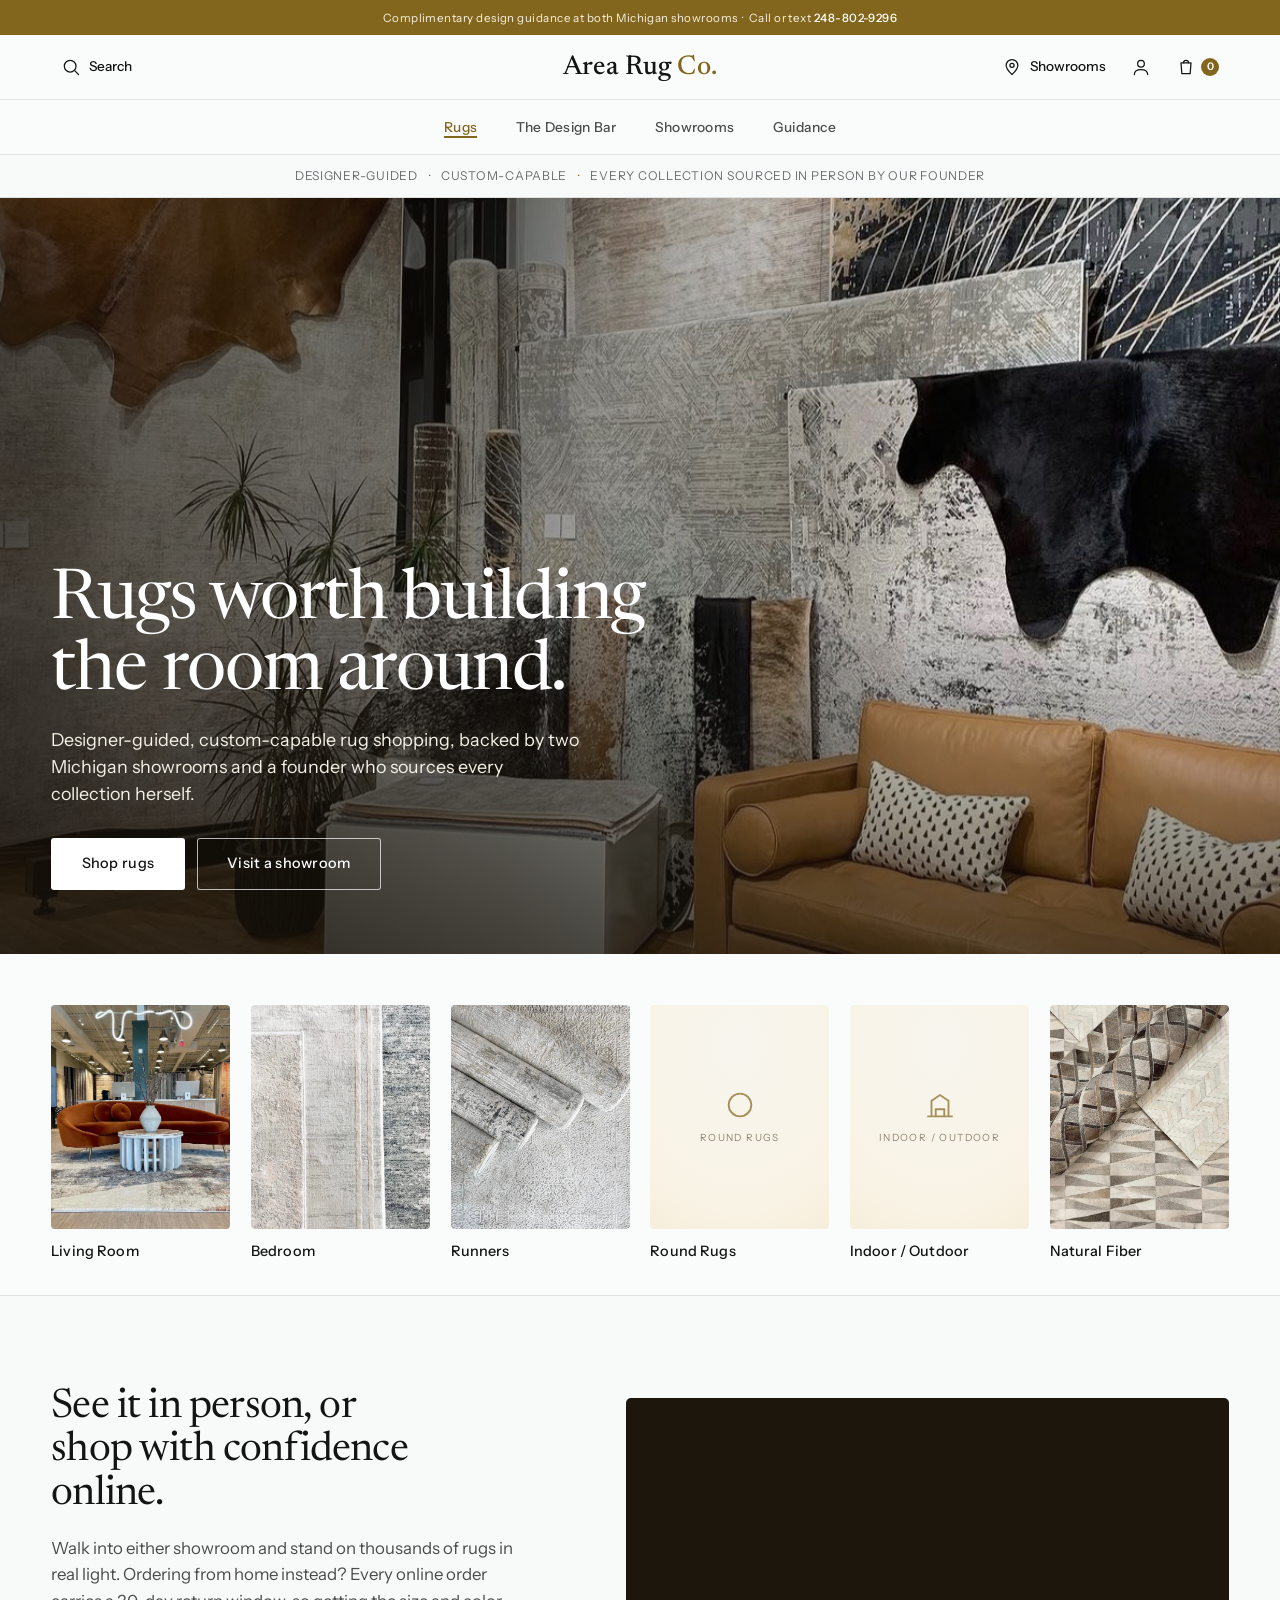
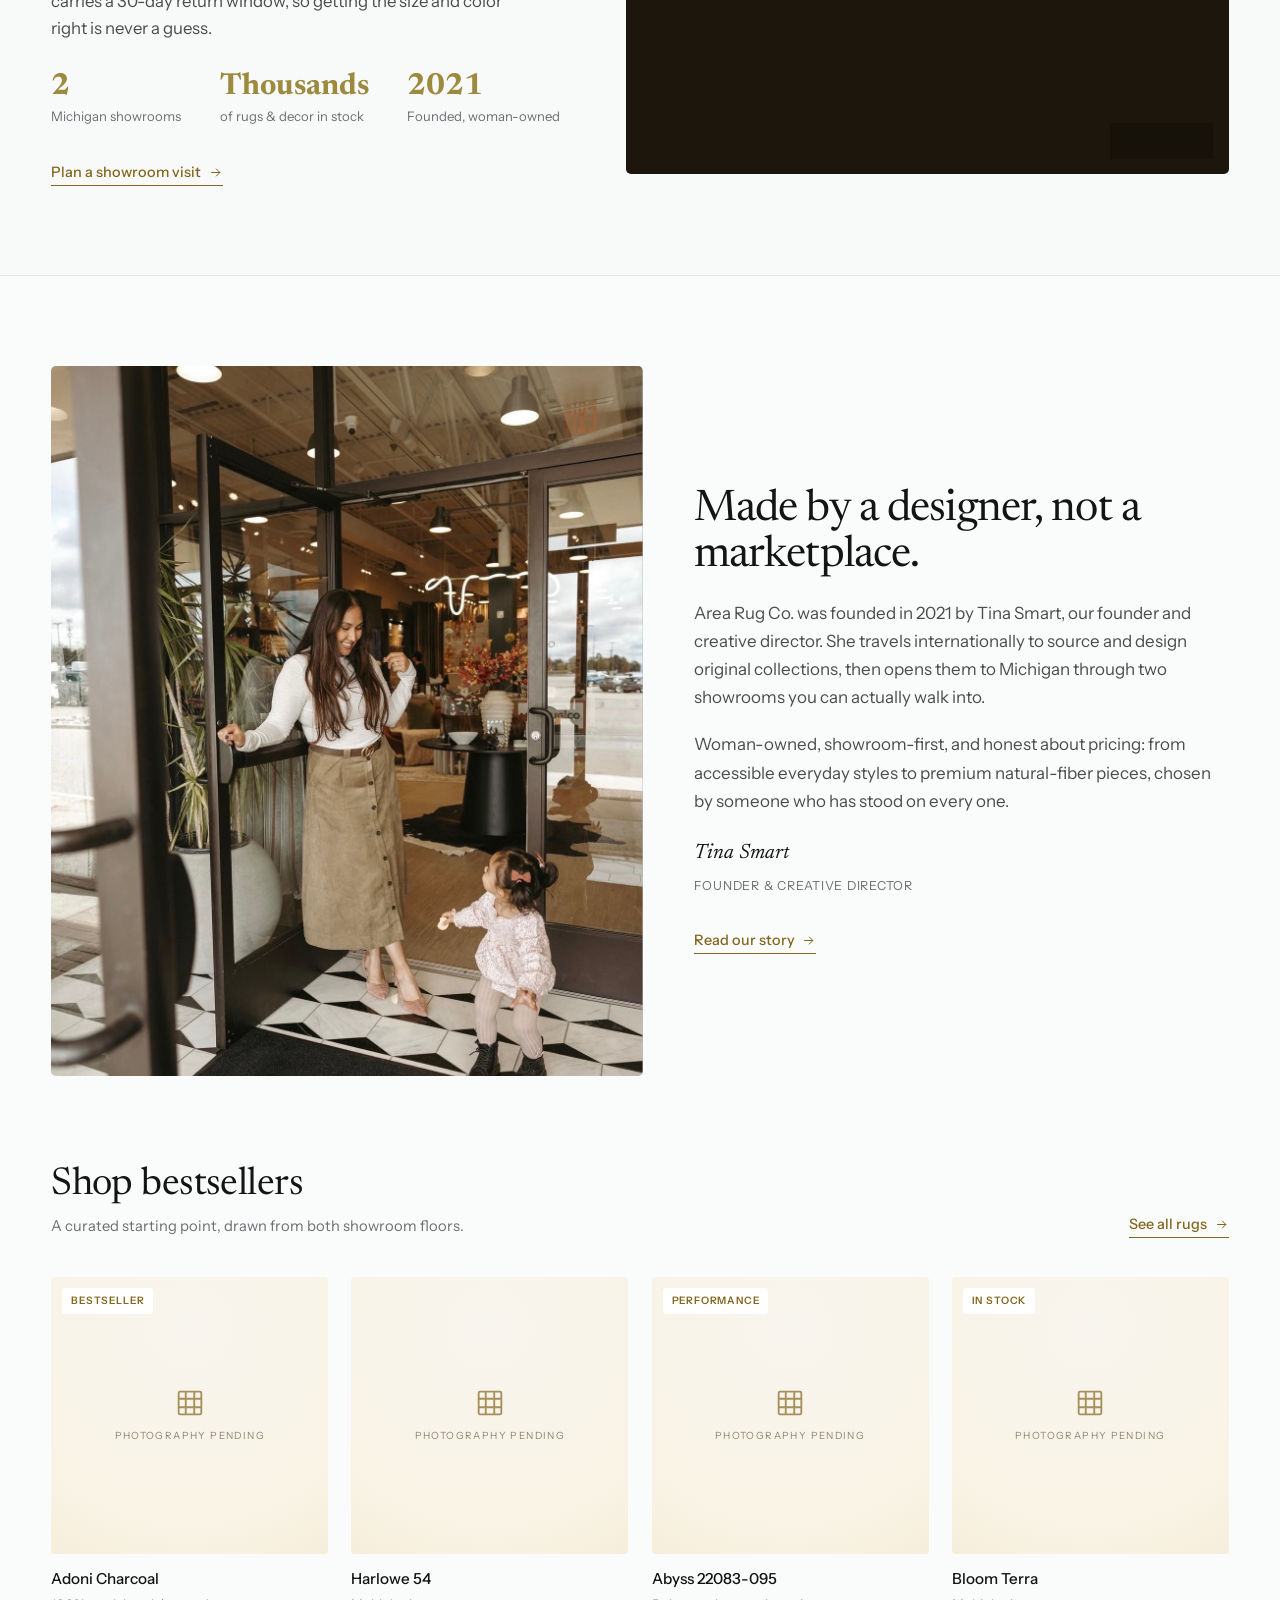
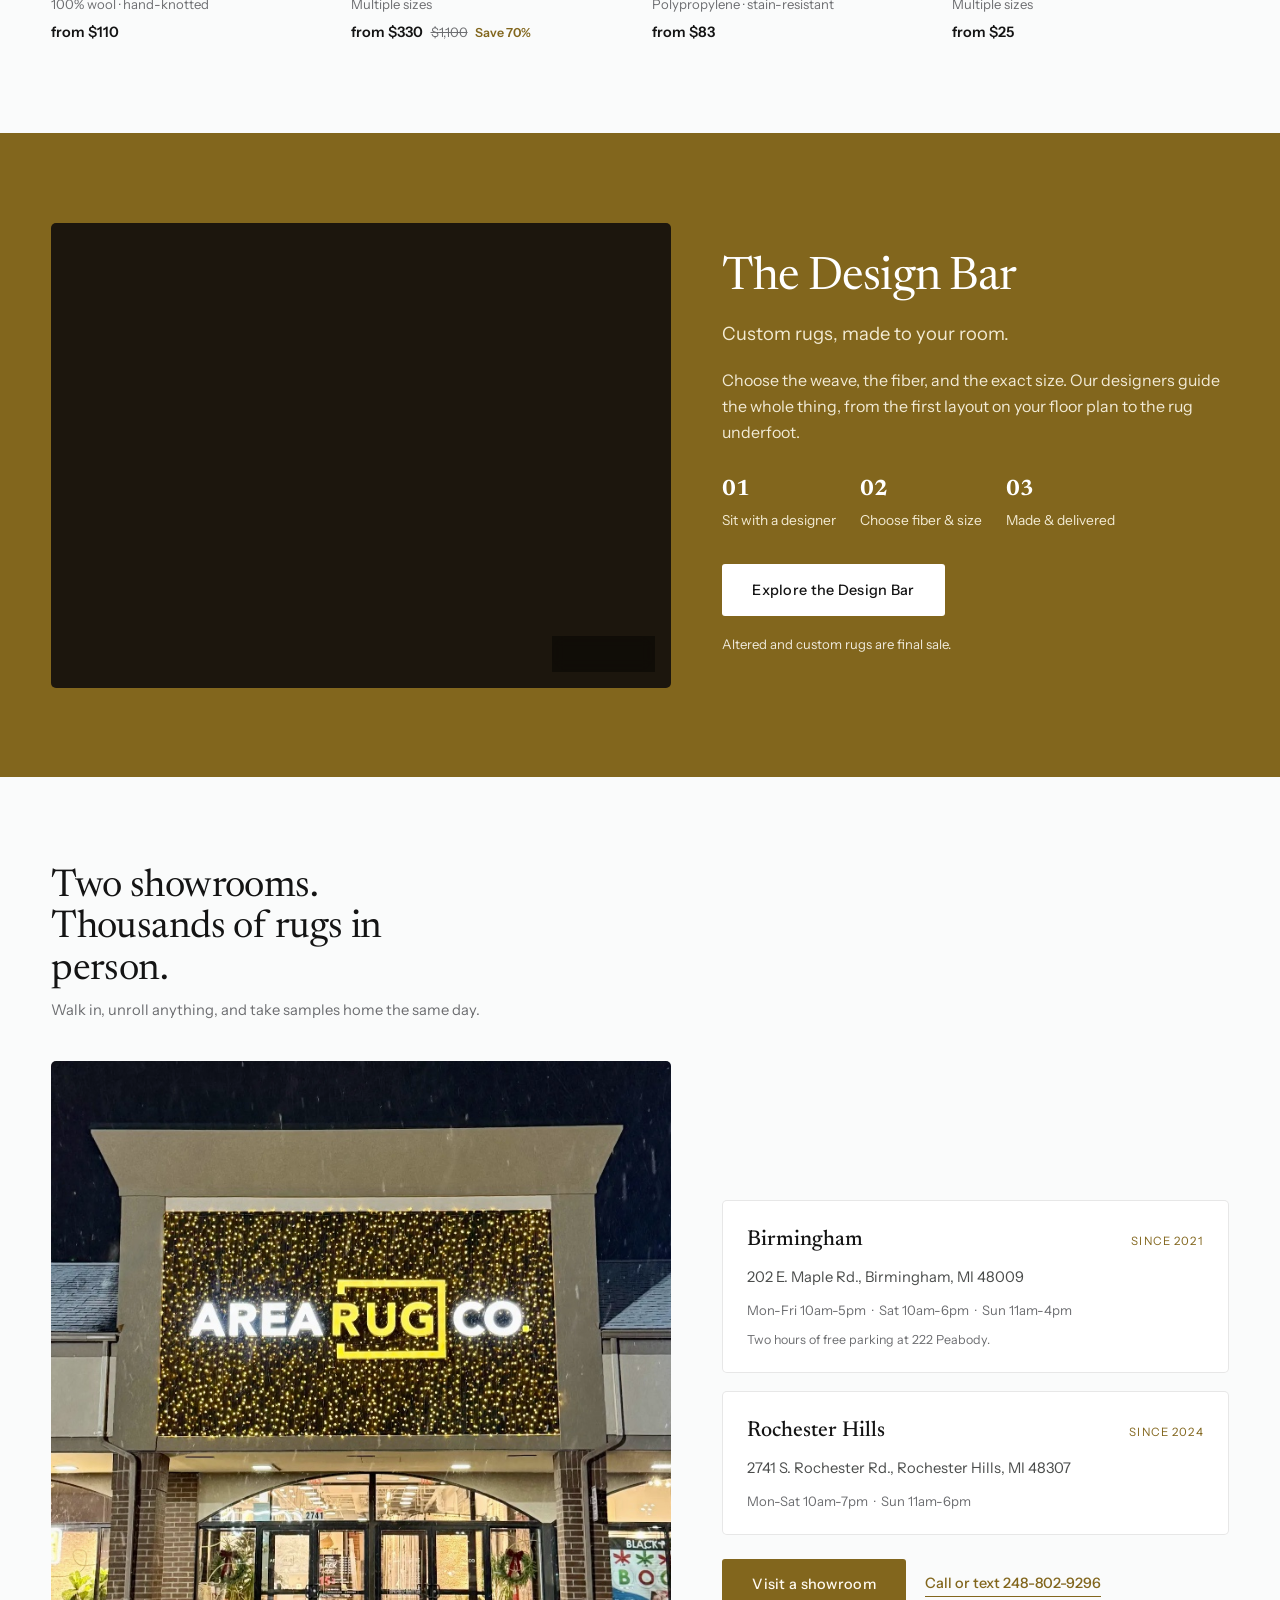
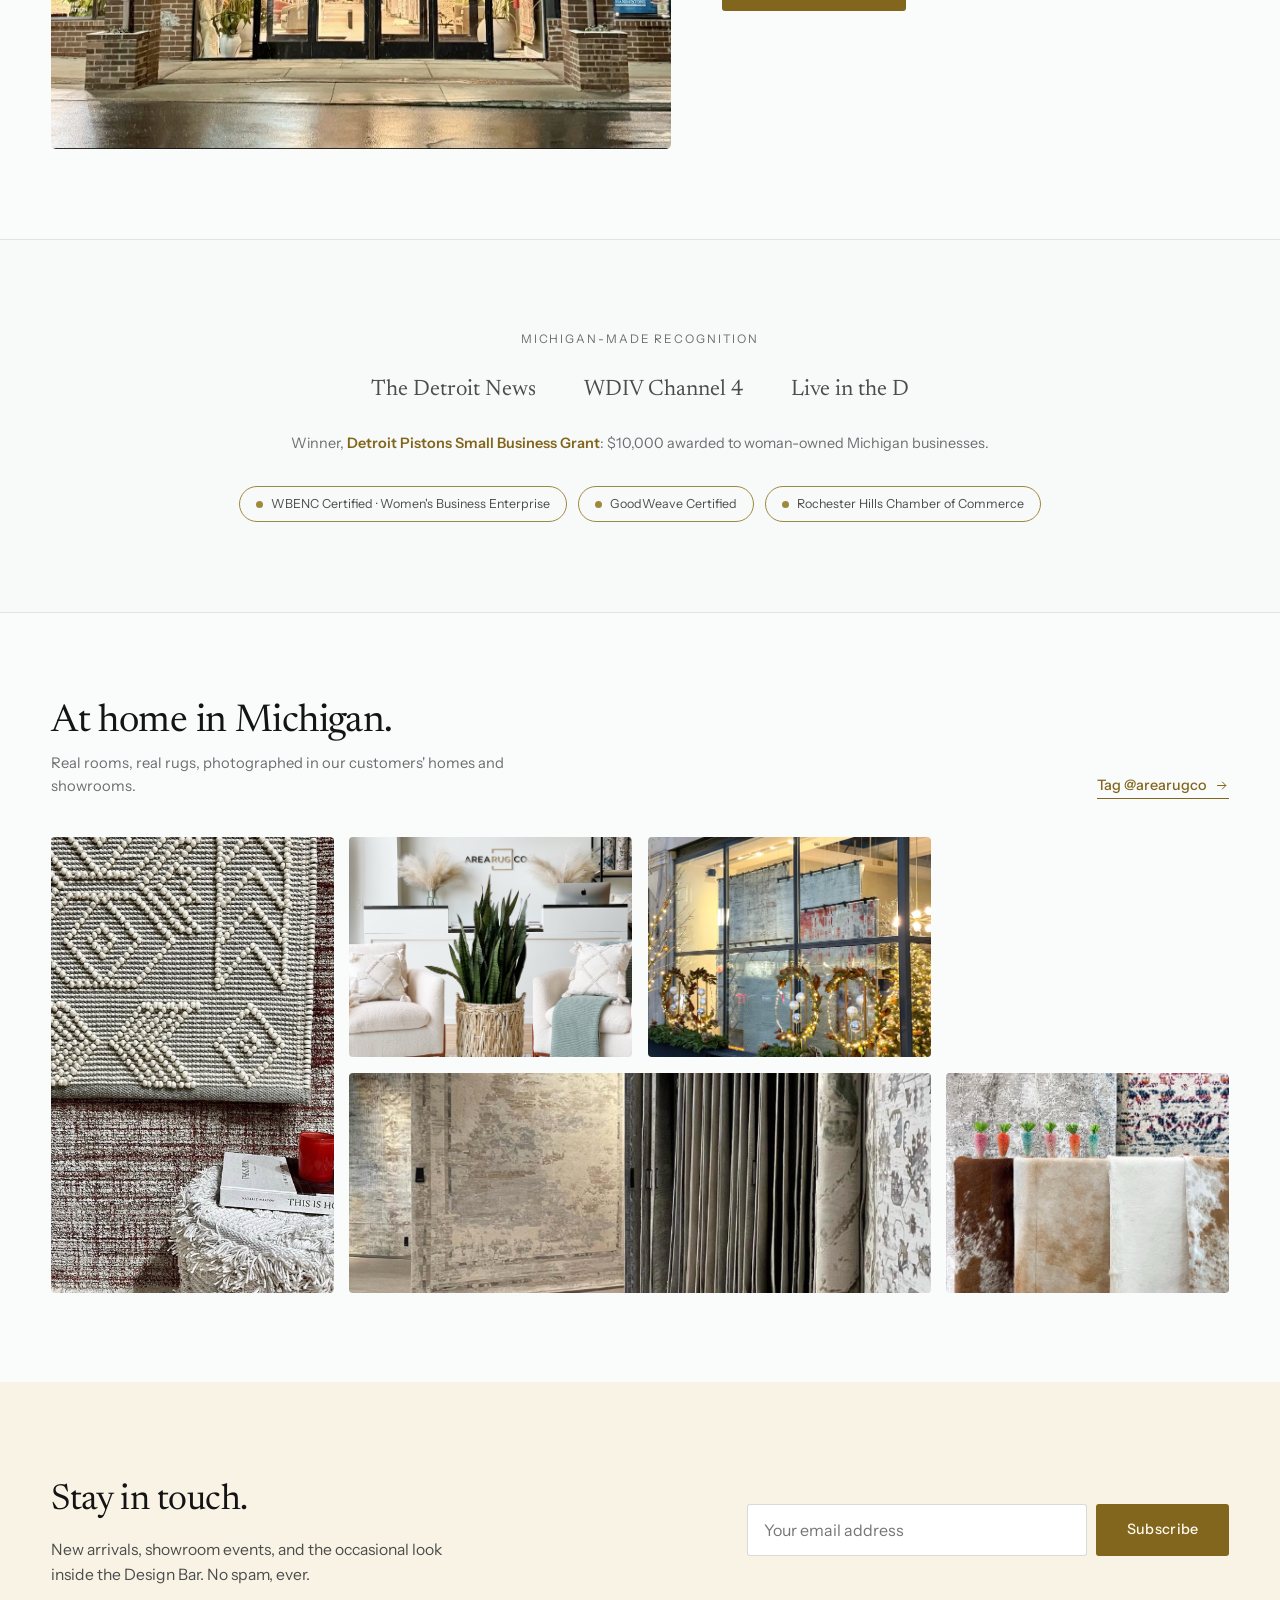
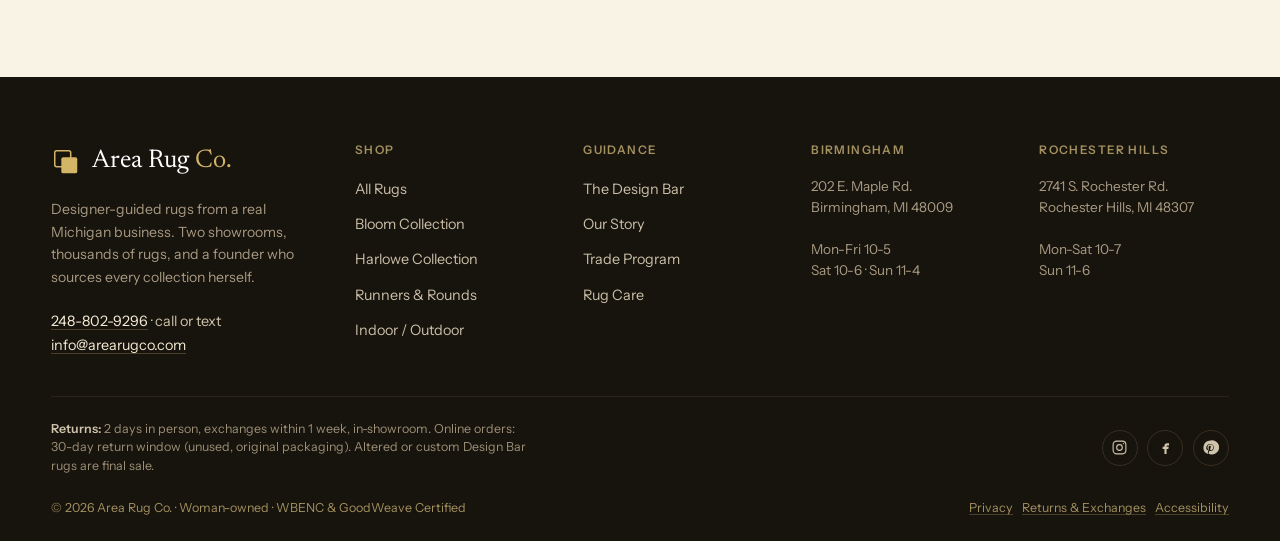
==== index.html @ 62052666 "Marco's feedback round: gold rebrand, product/showrooms/cart features, About Us fixes - Global: swap" ====
<!DOCTYPE html>
<html lang="en">
<head>
<meta charset="UTF-8" />
<meta name="viewport" content="width=device-width, initial-scale=1.0" />
<title>Area Rug Co. · Designer-guided rugs, two Michigan showrooms</title>
<meta name="description" content="Designer-guided, custom-capable rug shopping from Area Rug Co. Two Michigan showrooms in Birmingham and Rochester Hills, thousands of rugs in person, and The Design Bar for custom orders." />
<link rel="preconnect" href="https://fonts.googleapis.com" />
<link rel="preconnect" href="https://fonts.gstatic.com" crossorigin />
<link href="https://fonts.googleapis.com/css2?family=Instrument+Sans:wght@400;500;600&family=Newsreader:ital,opsz,wght@0,6..72,300;0,6..72,400;0,6..72,500;1,6..72,400;1,6..72,500&display=swap" rel="stylesheet" />
<link rel="stylesheet" href="assets/site.css" />
</head>
<body>

<!-- ===================== UTILITY BAR ===================== -->
<div class="util-bar">
  Complimentary design guidance at both Michigan showrooms &nbsp;·&nbsp; Call or text <strong>248-802-9296</strong>
</div>

<!-- ===================== HEADER ===================== -->
<header class="site-header" id="header">
  <div class="header-inner">
    <div class="header-left">
      <button class="hamburger ico-btn" aria-label="Open menu" id="hamburger">
        <svg class="icon" viewBox="0 0 24 24"><path d="M3 6h18M3 12h18M3 18h18"/></svg>
      </button>
      <button class="ico-btn" id="searchToggle" aria-label="Search">
        <svg class="icon" viewBox="0 0 24 24"><circle cx="11" cy="11" r="7"/><path d="M21 21l-4.3-4.3"/></svg>
        <span class="lbl">Search</span>
      </button>
    </div>

    <a href="index.html" class="wordmark">Area Rug&nbsp;<span class="co">Co.</span></a>

    <div class="header-right">
      <a href="showrooms.html" class="ico-btn" aria-label="Showrooms">
        <svg class="icon" viewBox="0 0 24 24"><path d="M12 21s-7-6.2-7-11a7 7 0 0114 0c0 4.8-7 11-7 11z"/><circle cx="12" cy="10" r="2.5"/></svg>
        <span class="lbl">Showrooms</span>
      </a>
      <button class="ico-btn" aria-label="Account">
        <svg class="icon" viewBox="0 0 24 24"><circle cx="12" cy="8" r="4"/><path d="M4 21c0-4 3.6-6 8-6s8 2 8 6"/></svg>
      </button>
      <button class="ico-btn cart-btn" id="cartToggle" aria-label="Cart">
        <svg class="icon" viewBox="0 0 24 24"><path d="M6 7h12l-1 13H7L6 7z"/><path d="M9 7a3 3 0 016 0"/></svg>
        <span class="count">0</span>
      </button>
    </div>
  </div>

  <nav class="primary-nav" id="primaryNav" aria-label="Primary">
    <ul>
      <li><a href="product.html" class="is-active">Rugs</a></li>
      <li><a href="index.html#designbar">The Design Bar</a></li>
      <li><a href="showrooms.html">Showrooms</a></li>
      <li><a href="about.html">Guidance</a></li>
    </ul>
  </nav>
</header>

<!-- ===================== VALUE STRIP ===================== -->
<div class="value-strip">
  <p>Designer-guided <span class="dot">·</span> Custom-capable <span class="dot">·</span> Every collection sourced in person by our founder</p>
</div>

<!-- ===================== HERO ===================== -->
<section class="hero">
  <div class="hero-media">
    <img src="assets/img/hero-showroom.jpg" alt="Inside an Area Rug Co. showroom: rugs displayed around a leather sofa" style="object-position:center 58%;" />
    <div class="hero-scrim"></div>
    <div class="hero-scrim bottom"></div>
  </div>
  <div class="hero-content">
    <div class="hero-inner">
      <h1>Rugs worth building the&nbsp;room&nbsp;around.</h1>
      <p class="sub">Designer-guided, custom-capable rug shopping, backed by two Michigan showrooms and a founder who sources every collection herself.</p>
      <div class="hero-ctas">
        <a href="product.html" class="btn btn-onphoto">Shop rugs</a>
        <a href="showrooms.html" class="btn btn-ghostphoto">Visit a showroom</a>
      </div>
    </div>
  </div>
</section>

<!-- ===================== CATEGORY SHORTCUTS ===================== -->
<section class="cats wrap" aria-label="Shop by category">
  <div class="cats-track">
    <a class="cat" href="product.html">
      <div class="cat-thumb"><img src="assets/img/room-rust-sofa.jpg" alt="Living room with a rust-toned sofa on a patterned rug" /></div>
      <div class="cat-name">Living Room<span class="arrow">→</span></div>
    </a>
    <a class="cat" href="product.html">
      <div class="cat-thumb"><img src="assets/img/rug-bedroom.jpg" alt="Soft, low-pile rug in calm neutral tones" /></div>
      <div class="cat-name">Bedroom<span class="arrow">→</span></div>
    </a>
    <a class="cat" href="product.html">
      <div class="cat-thumb"><img src="assets/img/rug-runners.jpg" alt="Rolled runner rugs in neutral tones" /></div>
      <div class="cat-name">Runners<span class="arrow">→</span></div>
    </a>
    <a class="cat" href="product.html">
      <div class="cat-thumb ph"><svg viewBox="0 0 24 24"><circle cx="12" cy="12" r="8"/></svg><span class="ph-lbl">Round rugs</span></div>
      <div class="cat-name">Round Rugs<span class="arrow">→</span></div>
    </a>
    <a class="cat" href="product.html">
      <div class="cat-thumb ph"><svg viewBox="0 0 24 24"><path d="M3 20h18M6 20V9l6-4 6 4v11"/><path d="M9 20v-5h6v5"/></svg><span class="ph-lbl">Indoor / Outdoor</span></div>
      <div class="cat-name">Indoor / Outdoor<span class="arrow">→</span></div>
    </a>
    <a class="cat" href="product.html">
      <div class="cat-thumb"><img src="assets/img/rug-natural.jpg" alt="Textured natural-fiber rugs layered together" /></div>
      <div class="cat-name">Natural Fiber<span class="arrow">→</span></div>
    </a>
  </div>
</section>

<!-- ===================== TRUST VIDEO ===================== -->
<section class="trust">
  <div class="wrap sec">
    <div class="trust-grid">
      <div class="trust-copy reveal">
        <h2>See it in person, or shop with confidence online.</h2>
        <p>Walk into either showroom and stand on thousands of rugs in real light. Ordering from home instead? Every online order carries a 30-day return window, so getting the size and color right is never a guess.</p>
        <div class="stat-row">
          <div class="stat"><b>2</b><span>Michigan showrooms</span></div>
          <div class="stat"><b>Thousands</b><span>of rugs &amp; decor in stock</span></div>
          <div class="stat"><b>2021</b><span>Founded, woman-owned</span></div>
        </div>
        <a href="showrooms.html" class="link-underline">Plan a showroom visit <svg viewBox="0 0 24 24"><path d="M5 12h14M13 6l6 6-6 6"/></svg></a>
      </div>
      <div class="video-frame reveal">
        <video src="assets/video/in-store-vs-online.mp4" autoplay muted loop playsinline id="trustVideo"></video>
        <button class="v-unmute" data-video="trustVideo">
          <svg viewBox="0 0 24 24" class="i-mute"><path d="M11 5L6 9H2v6h4l5 4V5z"/><path d="M23 9l-6 6M17 9l6 6"/></svg>
          <span class="t">Sound off</span>
        </button>
      </div>
    </div>
  </div>
</section>

<!-- ===================== ABOUT ===================== -->
<section class="sec wrap" id="about">
  <div class="about-grid">
    <div class="about-media reveal">
      <img src="assets/img/about-designer.jpg" alt="At the entrance of an Area Rug Co. showroom in Michigan" style="object-position:center 28%;" />
    </div>
    <div class="about-copy reveal">
      <h2>Made by a designer, not a marketplace.</h2>
      <p>Area Rug Co. was founded in 2021 by Tina Smart, our founder and creative director. She travels internationally to source and design original collections, then opens them to Michigan through two showrooms you can actually walk into.</p>
      <p>Woman-owned, showroom-first, and honest about pricing: from accessible everyday styles to premium natural-fiber pieces, chosen by someone who has stood on every one.</p>
      <div class="sign">Tina Smart<small>Founder &amp; Creative Director</small></div>
      <div class="cta"><a href="about.html" class="link-underline">Read our story <svg viewBox="0 0 24 24"><path d="M5 12h14M13 6l6 6-6 6"/></svg></a></div>
    </div>
  </div>
</section>

<!-- ===================== BESTSELLERS ===================== -->
<section class="sec wrap" id="bestsellers" style="padding-top:0;">
  <div class="sec-head reveal">
    <div>
      <h2 class="serif">Shop bestsellers</h2>
      <p class="sub">A curated starting point, drawn from both showroom floors.</p>
    </div>
    <a href="product.html" class="link-underline">See all rugs <svg viewBox="0 0 24 24"><path d="M5 12h14M13 6l6 6-6 6"/></svg></a>
  </div>

  <div class="prod-grid reveal">
    <!-- Adoni Charcoal (featured product page) -->
    <a class="card" href="product.html">
      <div class="card-media">
        <div class="ph"><svg viewBox="0 0 24 24"><rect x="4" y="4" width="16" height="16" rx="1"/><path d="M4 9h16M4 15h16M9 4v16M15 4v16"/></svg><span class="ph-lbl">Photography pending</span></div>
        <span class="sample">Bestseller</span>
        <span class="card-add">Add sample</span>
      </div>
      <div class="card-name">Adoni Charcoal</div>
      <div class="card-meta">100% wool · hand-knotted</div>
      <div class="card-price"><span class="now">from $110</span></div>
    </a>
    <!-- Harlowe 54 -->
    <a class="card" href="product.html">
      <div class="card-media">
        <div class="ph"><svg viewBox="0 0 24 24"><rect x="4" y="4" width="16" height="16" rx="1"/><path d="M4 9h16M4 15h16M9 4v16M15 4v16"/></svg><span class="ph-lbl">Photography pending</span></div>
        <span class="card-add">Add sample</span>
      </div>
      <div class="card-name">Harlowe 54</div>
      <div class="card-meta">Multiple sizes</div>
      <div class="card-price"><span class="now">from $330</span><span class="was">$1,100</span><span class="save">Save 70%</span></div>
    </a>
    <!-- Abyss 22083-095 -->
    <a class="card" href="product.html">
      <div class="card-media">
        <div class="ph"><svg viewBox="0 0 24 24"><rect x="4" y="4" width="16" height="16" rx="1"/><path d="M4 9h16M4 15h16M9 4v16M15 4v16"/></svg><span class="ph-lbl">Photography pending</span></div>
        <span class="sample">Performance</span>
        <span class="card-add">Add sample</span>
      </div>
      <div class="card-name">Abyss 22083-095</div>
      <div class="card-meta">Polypropylene · stain-resistant</div>
      <div class="card-price"><span class="now">from $83</span></div>
    </a>
    <!-- Bloom Terra -->
    <a class="card" href="product.html">
      <div class="card-media">
        <div class="ph"><svg viewBox="0 0 24 24"><rect x="4" y="4" width="16" height="16" rx="1"/><path d="M4 9h16M4 15h16M9 4v16M15 4v16"/></svg><span class="ph-lbl">Photography pending</span></div>
        <span class="sample">In stock</span>
        <span class="card-add">Add sample</span>
      </div>
      <div class="card-name">Bloom Terra</div>
      <div class="card-meta">Multiple sizes</div>
      <div class="card-price"><span class="now">from $25</span></div>
    </a>
  </div>
</section>

<!-- ===================== DESIGN BAR ===================== -->
<section class="designbar" id="designbar">
  <div class="wrap sec">
    <div class="db-grid">
      <div class="db-video reveal">
        <video src="assets/video/design-bar.mp4" autoplay muted loop playsinline id="dbVideo"></video>
        <button class="v-unmute" data-video="dbVideo">
          <svg viewBox="0 0 24 24"><path d="M11 5L6 9H2v6h4l5 4V5z"/><path d="M23 9l-6 6M17 9l6 6"/></svg>
          <span class="t">Sound off</span>
        </button>
      </div>
      <div class="db-copy reveal">
        <h2>The Design Bar</h2>
        <p class="lead">Custom rugs, made to your room.</p>
        <p>Choose the weave, the fiber, and the exact size. Our designers guide the whole thing, from the first layout on your floor plan to the rug underfoot.</p>
        <div class="db-steps">
          <div class="db-step"><b>01</b>Sit with a designer</div>
          <div class="db-step"><b>02</b>Choose fiber &amp; size</div>
          <div class="db-step"><b>03</b>Made &amp; delivered</div>
        </div>
        <a href="index.html#designbar" class="btn btn-onphoto">Explore the Design Bar</a>
        <p style="font-size:.82rem;color:#f0ebdd;margin-top:1.1rem;">Altered and custom rugs are final sale.</p>
      </div>
    </div>
  </div>
</section>

<!-- ===================== SHOWROOMS ===================== -->
<section class="sec wrap" id="showrooms">
  <div class="sec-head reveal">
    <div>
      <h2 class="serif">Two showrooms. Thousands of rugs in person.</h2>
      <p class="sub">Walk in, unroll anything, and take samples home the same day.</p>
    </div>
  </div>
  <div class="show-grid">
    <div class="show-media reveal"><img src="assets/img/rochester-night.jpg" alt="Area Rug Co. Rochester Hills showroom lit up at night at 2741 S. Rochester Rd." /></div>
    <div class="show-cards reveal">
      <div class="show-card">
        <div class="top"><h3>Birmingham</h3><span class="since">Since 2021</span></div>
        <div class="addr">202 E. Maple Rd., Birmingham, MI 48009</div>
        <div class="hours">Mon-Fri 10am-5pm &nbsp;·&nbsp; Sat 10am-6pm &nbsp;·&nbsp; Sun 11am-4pm</div>
        <div class="note">Two hours of free parking at 222 Peabody.</div>
      </div>
      <div class="show-card">
        <div class="top"><h3>Rochester Hills</h3><span class="since">Since 2024</span></div>
        <div class="addr">2741 S. Rochester Rd., Rochester Hills, MI 48307</div>
        <div class="hours">Mon-Sat 10am-7pm &nbsp;·&nbsp; Sun 11am-6pm</div>
      </div>
      <div class="show-actions">
        <a href="showrooms.html" class="btn btn-primary">Visit a showroom</a>
        <a href="tel:2488029296" class="link-underline">Call or text 248-802-9296</a>
      </div>
    </div>
  </div>
</section>

<!-- ===================== PRESS / CREDIBILITY ===================== -->
<section class="press">
  <div class="wrap sec">
    <p class="eyebrow reveal">Michigan-made recognition</p>
    <div class="press-logos reveal">
      <span>The Detroit News</span>
      <span>WDIV Channel 4</span>
      <span>Live in the D</span>
    </div>
    <p class="press-grant reveal">Winner, <b>Detroit Pistons Small Business Grant</b>: $10,000 awarded to woman-owned Michigan businesses.</p>
    <div class="certs reveal">
      <span class="cert"><span class="dot"></span>WBENC Certified · Women's Business Enterprise</span>
      <span class="cert"><span class="dot"></span>GoodWeave Certified</span>
      <span class="cert"><span class="dot"></span>Rochester Hills Chamber of Commerce</span>
    </div>
    <!-- Customer reviews (Opinew) render here once the review audit is complete. Not fabricated for this prototype. -->
  </div>
</section>

<!-- ===================== GALLERY ===================== -->
<section class="sec wrap">
  <div class="sec-head reveal">
    <div>
      <h2 class="serif">At home in Michigan.</h2>
      <p class="sub">Real rooms, real rugs, photographed in our customers' homes and showrooms.</p>
    </div>
    <a href="#" class="link-underline">Tag @arearugco <svg viewBox="0 0 24 24"><path d="M5 12h14M13 6l6 6-6 6"/></svg></a>
  </div>
  <div class="gallery-grid reveal">
    <div class="gcell tall"><img src="assets/img/styled-vignette.jpg" alt="A textured wool rug layered over a red rug, styled with a book and candle" /></div>
    <div class="gcell"><img src="assets/img/lifestyle-1.jpg" alt="Rug styled in a Michigan home" /></div>
    <div class="gcell"><img src="assets/img/lifestyle-2.jpg" alt="Rug detail" /></div>
    <div class="gcell wide"><img src="assets/img/rows-hanging-rugs.jpg" alt="Rows of hanging rugs in the showroom" /></div>
    <div class="gcell"><img src="assets/img/showroom-wall.jpg" alt="Cowhide and patterned rugs displayed across a showroom wall" /></div>
  </div>
</section>

<!-- ===================== NEWSLETTER ===================== -->
<section class="news">
  <div class="wrap sec news-inner">
    <div class="reveal">
      <h2 class="serif">Stay in touch.</h2>
      <p>New arrivals, showroom events, and the occasional look inside the Design Bar. No spam, ever.</p>
    </div>
    <form class="reveal" onsubmit="return false;">
      <input type="email" placeholder="Your email address" aria-label="Email address" />
      <button class="btn btn-primary" type="submit">Subscribe</button>
    </form>
  </div>
</section>

<!-- ===================== FOOTER ===================== -->
<footer class="site-footer">
  <div class="wrap">
    <div class="foot-top">
      <div class="foot-brand">
        <div class="mark-lock">
          <svg width="30" height="30" viewBox="0 0 32 32" aria-hidden="true"><rect x="4" y="4" width="17" height="17" rx="2" fill="none" stroke="#d4b568" stroke-width="1.6"/><rect x="11" y="11" width="17" height="17" rx="2" fill="#d4b568"/></svg>
          <span class="fw">Area Rug <span class="co">Co.</span></span>
        </div>
        <p>Designer-guided rugs from a real Michigan business. Two showrooms, thousands of rugs, and a founder who sources every collection herself.</p>
        <div class="foot-contact">
          <a href="tel:2488029296">248-802-9296</a> · call or text<br />
          <a href="mailto:info@arearugco.com">info@arearugco.com</a>
        </div>
      </div>

      <div class="foot-col">
        <h4>Shop</h4>
        <ul>
          <li><a href="product.html">All Rugs</a></li>
          <li><a href="product.html">Bloom Collection</a></li>
          <li><a href="product.html">Harlowe Collection</a></li>
          <li><a href="product.html">Runners &amp; Rounds</a></li>
          <li><a href="product.html">Indoor / Outdoor</a></li>
        </ul>
      </div>

      <div class="foot-col">
        <h4>Guidance</h4>
        <ul>
          <li><a href="index.html#designbar">The Design Bar</a></li>
          <li><a href="about.html">Our Story</a></li>
          <li><a href="showrooms.html">Trade Program</a></li>
          <li><a href="product.html#care">Rug Care</a></li>
        </ul>
      </div>

      <div class="foot-col">
        <h4>Birmingham</h4>
        <p class="foot-addr">202 E. Maple Rd.<br />Birmingham, MI 48009<br /><br />Mon-Fri 10-5<br />Sat 10-6 · Sun 11-4</p>
      </div>

      <div class="foot-col">
        <h4>Rochester Hills</h4>
        <p class="foot-addr">2741 S. Rochester Rd.<br />Rochester Hills, MI 48307<br /><br />Mon-Sat 10-7<br />Sun 11-6</p>
      </div>
    </div>

    <div class="foot-bottom">
      <p class="foot-returns">
        <b style="color:#cec3ab;font-weight:600;">Returns:</b> 2 days in person, exchanges within 1 week, in-showroom. Online orders: 30-day return window (unused, original packaging). Altered or custom Design Bar rugs are final sale.
      </p>
      <div class="foot-social">
        <a href="#" aria-label="Instagram"><svg viewBox="0 0 24 24" fill="none" stroke="currentColor" stroke-width="1.6"><rect x="3" y="3" width="18" height="18" rx="5"/><circle cx="12" cy="12" r="4"/><circle cx="17.5" cy="6.5" r="1" fill="currentColor" stroke="none"/></svg></a>
        <a href="#" aria-label="Facebook"><svg viewBox="0 0 24 24" fill="currentColor"><path d="M14 9h3V6h-3c-2 0-3.5 1.5-3.5 3.5V11H8v3h2.5v7h3v-7H16l.5-3h-3V9.8c0-.5.3-.8.8-.8z"/></svg></a>
        <a href="#" aria-label="Pinterest"><svg viewBox="0 0 24 24" fill="currentColor"><path d="M12 2a10 10 0 00-3.6 19.3c-.1-.8-.1-2 0-2.9l1.2-5s-.3-.6-.3-1.5c0-1.4.8-2.4 1.8-2.4.9 0 1.3.6 1.3 1.4 0 .9-.5 2.1-.8 3.3-.2.9.5 1.7 1.4 1.7 1.7 0 2.9-2.2 2.9-4.7 0-1.9-1.3-3.4-3.7-3.4a4.3 4.3 0 00-4.5 4.3c0 .9.3 1.5.7 2 .2.2.2.3.1.5l-.2.9c-.1.3-.3.4-.6.2-1.1-.5-1.7-1.9-1.7-3.1 0-2.5 1.9-5.5 5.7-5.5 3 0 5 2.2 5 4.6 0 3.1-1.7 5.4-4.3 5.4-.9 0-1.7-.5-1.9-1l-.5 2c-.2.8-.7 1.7-1 2.2A10 10 0 1012 2z"/></svg></a>
      </div>
    </div>
    <div class="foot-bottom" style="border-top:0;padding-top:0;">
      <p class="foot-legal">© 2026 Area Rug Co. · Woman-owned · WBENC &amp; GoodWeave Certified</p>
      <p class="foot-legal"><a href="#" style="box-shadow:inset 0 -1px 0 #4a3f28;">Privacy</a> &nbsp; <a href="#" style="box-shadow:inset 0 -1px 0 #4a3f28;">Returns &amp; Exchanges</a> &nbsp; <a href="#" style="box-shadow:inset 0 -1px 0 #4a3f28;">Accessibility</a></p>
    </div>
  </div>
</footer>

<!-- ===================== SEARCH BAR ===================== -->
<div class="search-bar" id="searchBar">
  <div class="search-inner">
    <svg class="icon" viewBox="0 0 24 24" style="width:24px;height:24px;"><circle cx="11" cy="11" r="7"/><path d="M21 21l-4.3-4.3"/></svg>
    <input type="search" placeholder="Search rugs, collections, sizes…" id="searchInput" />
    <button class="ico-btn" id="searchClose" aria-label="Close search"><svg class="icon" viewBox="0 0 24 24"><path d="M6 6l12 12M18 6L6 18"/></svg></button>
  </div>
</div>

<!-- ===================== CART DRAWER ===================== -->
<div class="overlay" id="overlay"></div>
<aside class="drawer" id="cartDrawer" aria-label="Cart">
  <div class="drawer-head">
    <h3>Your cart</h3>
    <button class="drawer-close" id="cartClose" aria-label="Close cart"><svg class="icon" viewBox="0 0 24 24"><path d="M6 6l12 12M18 6L6 18"/></svg></button>
  </div>
  <div class="drawer-body" id="cartBody">
    <div class="drawer-empty">
      <svg viewBox="0 0 24 24"><path d="M6 7h12l-1 13H7L6 7z"/><path d="M9 7a3 3 0 016 0"/></svg>
      <p>Your cart is empty.<br />Add a sample or start with the Design Bar.</p>
      <a href="product.html" class="btn btn-primary" id="cartShop">Shop rugs</a>
    </div>
  </div>
</aside>

<script>
/* sticky header shadow */
const header = document.getElementById('header');
addEventListener('scroll', () => header.classList.toggle('scrolled', scrollY > 8), { passive:true });

/* scroll reveal with graceful fallback so content is never stuck hidden */
const reveals = document.querySelectorAll('.reveal');
if ('IntersectionObserver' in window) {
  const io = new IntersectionObserver((entries) => {
    entries.forEach(e => { if (e.isIntersecting){ e.target.classList.add('in'); io.unobserve(e.target); } });
  }, { threshold:0.1, rootMargin:'0px 0px -6% 0px' });
  reveals.forEach(el => io.observe(el));
  // safety net: never leave anything hidden after 3.5s
  setTimeout(() => reveals.forEach(el => el.classList.add('in')), 3500);
} else {
  reveals.forEach(el => el.classList.add('in'));
}

/* video unmute toggles */
document.querySelectorAll('.v-unmute').forEach(btn => {
  const vid = document.getElementById(btn.dataset.video);
  const label = btn.querySelector('.t');
  btn.addEventListener('click', () => {
    vid.muted = !vid.muted;
    if (!vid.muted) vid.play();
    label.textContent = vid.muted ? 'Sound off' : 'Sound on';
    btn.querySelector('svg').innerHTML = vid.muted
      ? '<path d="M11 5L6 9H2v6h4l5 4V5z"/><path d="M23 9l-6 6M17 9l6 6"/>'
      : '<path d="M11 5L6 9H2v6h4l5 4V5z"/><path d="M15.5 8.5a5 5 0 010 7M19 5a9 9 0 010 14"/>';
  });
});

/* cart drawer */
const overlay = document.getElementById('overlay');
const cart = document.getElementById('cartDrawer');
const openCart = () => { cart.classList.add('open'); overlay.classList.add('open'); document.body.style.overflow='hidden'; };
const closeAll = () => { cart.classList.remove('open'); overlay.classList.remove('open'); document.body.style.overflow=''; };
document.getElementById('cartToggle').addEventListener('click', openCart);
document.getElementById('cartClose').addEventListener('click', closeAll);
document.getElementById('cartShop').addEventListener('click', closeAll);
overlay.addEventListener('click', closeAll);

/* search */
const searchBar = document.getElementById('searchBar');
document.getElementById('searchToggle').addEventListener('click', () => {
  searchBar.classList.add('open'); setTimeout(()=>document.getElementById('searchInput').focus(),120);
});
document.getElementById('searchClose').addEventListener('click', () => searchBar.classList.remove('open'));

/* mobile nav */
const nav = document.getElementById('primaryNav');
document.getElementById('hamburger').addEventListener('click', () => nav.classList.toggle('open'));
nav.querySelectorAll('a').forEach(a => a.addEventListener('click', () => nav.classList.remove('open')));

addEventListener('keydown', e => { if (e.key === 'Escape'){ closeAll(); searchBar.classList.remove('open'); nav.classList.remove('open'); } });
</script>
</body>
</html>
---- assets/site.css ----
/* ============================================================
   AREA RUG CO. homepage prototype
   Structure cloned from ernestarugs.com; brand skin is pine green
   + Area Rug Co. real content. Static prototype (Shopify rebuild).
   ============================================================ */

:root{
  --primary: 20 20 20;            /* near-black text */
  --contrast: 250 250 249;
  --bg: #fafbfb;                  /* page ground */
  --paper: #f8f9f9;              /* alt section ground (vintagewhite) */
  --panel: #f0f5f7;              /* cool tinted panel */

  --accent: #82661d;             /* DEEP GOLD, sampled from the real Rochester Hills sign, darkened to pass WCAG AA (5.4:1 on white). Buttons, links, price highlights, nav, anything carrying text/button contrast. */
  --accent-hover: #93781f;
  --accent-deep: #4d3d1569;
  --accent-tint: #f9f3e5;        /* pale gold wash */
  --accent-tint-2:#f2e8ce;
  --gold-light: #9d8a3e;         /* lighter true-to-sign gold (3.3:1) for decorative accents only: badge outlines, icons, large display numbers — never small text or button fills */

  --ink: #141414;
  --ink-80: #141414cc;
  --ink-70: #4b4d4c;
  --ink-55: #6d6e71;             /* muted meta */
  --rule: rgba(20,20,20,.10);
  --rule-2: rgba(20,20,20,.16);

  --serif: 'Newsreader', 'Iowan Old Style', Georgia, serif;
  --sans: 'Instrument Sans', -apple-system, BlinkMacSystemFont, 'Segoe UI', Roboto, sans-serif;

  --fs-fine: .75rem;
  --fs-copy: 1rem;
  --fs-lead: 1.125rem;
  --fs-heading: clamp(1.75rem, 3vw, 2.4rem);
  --fs-display: clamp(2.6rem, 5.4vw, 4.4rem);

  --nav-h: 4rem;
  --maxw: 1340px;
  --gut: clamp(1.15rem, 4vw, 3.25rem);
  --sec-y: clamp(3.5rem, 7vw, 6.5rem);
  --ease: cubic-bezier(.22,.61,.36,1);
}

*,*::before,*::after{ box-sizing:border-box; }
html{ -webkit-text-size-adjust:100%; scroll-behavior:smooth; }
body{
  margin:0;
  background:var(--bg);
  color:var(--ink);
  font-family:var(--sans);
  font-size:var(--fs-copy);
  line-height:1.6;
  -webkit-font-smoothing:antialiased;
  -moz-osx-font-smoothing:grayscale;
  overflow-x:hidden;
}
img,video{ display:block; max-width:100%; }
a{ color:inherit; text-decoration:none; }
button{ font:inherit; color:inherit; cursor:pointer; border:0; background:none; }
h1,h2,h3,p{ margin:0; }
::selection{ background:var(--accent); color:#fff; }
:focus-visible{ outline:2px solid var(--accent); outline-offset:3px; border-radius:2px; }
::-webkit-scrollbar{ width:11px; height:11px; }
::-webkit-scrollbar-thumb{ background:#c7cdca; border-radius:99px; border:3px solid var(--bg); }
::-webkit-scrollbar-thumb:hover{ background:var(--accent); }

.wrap{ width:100%; max-width:var(--maxw); margin-inline:auto; padding-inline:var(--gut); }
.serif{ font-family:var(--serif); font-weight:400; letter-spacing:-.01em; }
.muted{ color:var(--ink-55); }
.icon{ width:20px; height:20px; stroke:currentColor; stroke-width:1.5; fill:none; stroke-linecap:round; stroke-linejoin:round; }
.icon-sm{ width:16px; height:16px; }

/* ---------- Buttons ---------- */
.btn{
  display:inline-flex; align-items:center; justify-content:center; gap:.55rem;
  height:52px; padding:0 1.9rem;
  font-family:var(--sans); font-size:.9rem; font-weight:500; letter-spacing:.02em;
  border-radius:3px; transition:background .2s var(--ease), color .2s var(--ease), border-color .2s var(--ease), transform .12s var(--ease);
  white-space:nowrap;
}
.btn:active{ transform:translateY(1px); }
.btn-primary{ background:var(--accent); color:#fffaf0; }
.btn-primary:hover{ background:var(--accent-hover); }
.btn-outline{ background:transparent; color:var(--ink); box-shadow:inset 0 0 0 1px var(--rule-2); }
.btn-outline:hover{ box-shadow:inset 0 0 0 1px var(--accent); color:var(--accent); }
.btn-onphoto{ background:#fff; color:var(--ink); }
.btn-onphoto:hover{ background:#f0f0ee; }
.btn-ghostphoto{ background:transparent; color:#fff; box-shadow:inset 0 0 0 1px rgba(255,255,255,.7); }
.btn-ghostphoto:hover{ background:rgba(255,255,255,.12); box-shadow:inset 0 0 0 1px #fff; }
.link-underline{
  display:inline-flex; align-items:center; gap:.4rem;
  font-weight:500; font-size:.9rem; color:var(--accent);
  padding-bottom:2px; box-shadow:inset 0 -1px 0 var(--accent); transition:gap .2s var(--ease);
}
.link-underline:hover{ gap:.7rem; }
.link-underline svg{ width:15px; height:15px; stroke:currentColor; stroke-width:1.6; fill:none; }

/* ---------- Utility bar ---------- */
.util-bar{
  background:var(--accent); color:#faf3e2;
  font-size:.72rem; letter-spacing:.04em; text-align:center;
  padding:.6rem var(--gut); line-height:1.4;
}
.util-bar strong{ color:#fff; font-weight:500; }
.util-bar a{ color:#fff; box-shadow:inset 0 -1px 0 rgba(255,255,255,.5); }

/* ---------- Header ---------- */
.site-header{ position:sticky; top:0; z-index:60; background:var(--bg); border-bottom:1px solid transparent; transition:box-shadow .25s var(--ease), border-color .25s var(--ease); }
.site-header.scrolled{ border-color:var(--rule); box-shadow:0 6px 24px -18px rgba(20,20,20,.5); }
.header-inner{
  display:grid; grid-template-columns:1fr auto 1fr; align-items:center;
  height:var(--nav-h); max-width:var(--maxw); margin-inline:auto; padding-inline:var(--gut);
}
.header-left,.header-right{ display:flex; align-items:center; }
.header-right{ justify-content:flex-end; gap:.35rem; }
.ico-btn{ display:inline-flex; align-items:center; gap:.5rem; padding:.55rem .6rem; border-radius:3px; color:var(--ink); font-size:.85rem; transition:background .18s var(--ease); }
.ico-btn:hover{ background:var(--accent-tint); }
.ico-btn .lbl{ font-weight:500; }
.cart-btn .count{
  min-width:18px; height:18px; padding:0 4px; border-radius:99px; background:var(--accent); color:#fff;
  font-size:.66rem; font-weight:600; display:inline-flex; align-items:center; justify-content:center; margin-left:-.15rem;
}
.wordmark{
  font-family:var(--serif); font-weight:500; letter-spacing:.005em;
  font-size:clamp(1.4rem, 2.2vw, 1.7rem); text-align:center; color:var(--ink); white-space:nowrap;
}
.wordmark .co{ color:var(--accent); }
.hamburger{ display:none; }

/* primary nav row */
.primary-nav{ border-top:1px solid var(--rule); }
.primary-nav ul{
  display:flex; justify-content:center; gap:clamp(1.4rem,3vw,2.9rem);
  list-style:none; margin:0; padding:.85rem var(--gut); max-width:var(--maxw); margin-inline:auto;
}
.primary-nav a{
  font-size:.86rem; font-weight:500; letter-spacing:.02em; color:var(--ink-70);
  padding-bottom:3px; position:relative; transition:color .18s var(--ease);
}
.primary-nav a::after{ content:""; position:absolute; left:0; right:100%; bottom:0; height:1.5px; background:var(--accent); transition:right .25s var(--ease); }
.primary-nav a:hover{ color:var(--accent); }
.primary-nav a:hover::after{ right:0; }
.primary-nav .is-active{ color:var(--accent); }
.primary-nav .is-active::after{ right:0; }

/* value strip */
.value-strip{ background:var(--paper); border-top:1px solid var(--rule); border-bottom:1px solid var(--rule); }
.value-strip p{ text-align:center; font-size:.76rem; letter-spacing:.06em; text-transform:uppercase; color:var(--ink-55); padding:.7rem var(--gut); }
.value-strip .dot{ color:var(--accent); margin:0 .5rem; }

/* ---------- Hero ---------- */
.hero{ position:relative; }
.hero-media{ position:relative; height:clamp(32rem, 84vh, 52rem); overflow:hidden; background:#1c160d; }
.hero-media img{ width:100%; height:100%; object-fit:cover; object-position:center 55%; }
.hero-scrim{ position:absolute; inset:0; background:linear-gradient(90deg, rgba(20,16,9,.74) 0%, rgba(20,16,9,.46) 40%, rgba(20,16,9,.06) 72%); }
.hero-scrim.bottom{ background:linear-gradient(0deg, rgba(20,16,9,.6) 0%, rgba(20,16,9,0) 46%); }
.hero-content{ position:absolute; inset:0; display:flex; align-items:flex-end; }
.hero-inner{ max-width:var(--maxw); margin-inline:auto; width:100%; padding:var(--gut); padding-bottom:clamp(2.2rem,5vw,4rem); }
.hero h1{
  font-family:var(--serif); font-weight:400; color:#fff; font-size:var(--fs-display);
  line-height:1.02; letter-spacing:-.02em; max-width:15ch; text-wrap:balance;
}
.hero .sub{ color:#f5f1e6; font-size:clamp(1rem,1.4vw,1.18rem); line-height:1.5; max-width:44ch; margin-top:1.15rem; }
.hero-ctas{ display:flex; flex-wrap:wrap; gap:.75rem; margin-top:1.9rem; }

/* ---------- Category shortcut row ---------- */
.cats{ padding:clamp(2rem,4vw,3.25rem) 0 clamp(1rem,2vw,1.5rem); }
.cats-track{ display:grid; grid-auto-flow:column; grid-auto-columns:minmax(150px,1fr); gap:clamp(.8rem,1.6vw,1.4rem); overflow-x:auto; scroll-snap-type:x mandatory; padding-bottom:.5rem; scrollbar-width:thin; }
.cat{ scroll-snap-align:start; }
.cat-thumb{ aspect-ratio:4/5; border-radius:4px; overflow:hidden; background:var(--accent-tint); position:relative; }
.cat-thumb img{ width:100%; height:100%; object-fit:cover; transition:transform .5s var(--ease); }
.cat:hover .cat-thumb img{ transform:scale(1.045); }
.cat-name{ margin-top:.7rem; font-size:.9rem; font-weight:500; letter-spacing:.01em; }
.cat-name .arrow{ color:var(--accent); margin-left:.25rem; opacity:0; transition:opacity .2s var(--ease),margin .2s var(--ease); }
.cat:hover .cat-name .arrow{ opacity:1; margin-left:.4rem; }

/* placeholder tile (product photography pending from client) */
.ph{ position:relative; background:
     radial-gradient(120% 120% at 50% 18%, #f8f5ee 0%, var(--accent-tint) 62%, var(--accent-tint-2) 100%);
     display:flex; flex-direction:column; align-items:center; justify-content:center; gap:.5rem; color:var(--accent); text-align:center; padding:1rem; }
.ph svg{ width:34px; height:34px; stroke:var(--accent); stroke-width:1.3; fill:none; opacity:.7; }
.ph .ph-lbl{ font-size:.62rem; letter-spacing:.14em; text-transform:uppercase; color:#8f8672; }

/* ---------- Section heading pattern ---------- */
.sec{ padding:var(--sec-y) 0; }
.sec-head{ display:flex; align-items:flex-end; justify-content:space-between; gap:1.5rem; margin-bottom:clamp(1.6rem,3vw,2.5rem); flex-wrap:wrap; }
.sec-head h2{ font-family:var(--serif); font-weight:400; font-size:var(--fs-heading); line-height:1.08; letter-spacing:-.015em; max-width:20ch; }
.sec-head .sub{ color:var(--ink-55); font-size:.92rem; margin-top:.5rem; max-width:46ch; }

/* ---------- Trust video ---------- */
.trust{ background:var(--paper); border-block:1px solid var(--rule); }
.trust-grid{ display:grid; grid-template-columns:1fr 1.15fr; gap:clamp(1.5rem,4vw,3.5rem); align-items:center; }
.trust-copy h2{ font-family:var(--serif); font-weight:400; font-size:clamp(1.9rem,3.2vw,2.7rem); line-height:1.06; letter-spacing:-.02em; max-width:16ch; }
.trust-copy p{ color:var(--ink-70); font-size:1.05rem; line-height:1.6; margin-top:1.15rem; max-width:44ch; }
.trust-copy .stat-row{ display:flex; gap:2.4rem; margin:1.9rem 0; }
.trust-copy .stat b{ display:block; font-family:var(--serif); font-size:1.9rem; color:var(--gold-light); line-height:1; }
.trust-copy .stat span{ font-size:.82rem; color:var(--ink-55); }
.video-frame{ position:relative; border-radius:5px; overflow:hidden; background:#1c160d; aspect-ratio:16/10; }
.video-frame video{ width:100%; height:100%; object-fit:cover; }
.v-unmute{ position:absolute; right:1rem; bottom:1rem; display:inline-flex; align-items:center; gap:.45rem;
  background:rgba(20,16,9,.62); color:#fff; padding:.5rem .85rem; border-radius:99px; font-size:.76rem; font-weight:500;
  backdrop-filter:blur(6px); transition:background .18s var(--ease); }
.v-unmute:hover{ background:rgba(20,16,9,.85); }
.v-unmute svg{ width:15px; height:15px; stroke:#fff; stroke-width:1.6; fill:none; }

/* ---------- About ---------- */
.about-grid{ display:grid; grid-template-columns:1.05fr .95fr; gap:clamp(1.5rem,4vw,4rem); align-items:center; }
.about-media{ border-radius:5px; overflow:hidden; aspect-ratio:5/6; background:var(--panel); }
.about-media img{ width:100%; height:100%; object-fit:cover; }
.about-copy .kicker-founder{ font-size:.78rem; letter-spacing:.14em; text-transform:uppercase; color:var(--accent); margin-bottom:1rem; }
.about-copy h2{ font-family:var(--serif); font-weight:400; font-size:clamp(2rem,3.4vw,2.9rem); line-height:1.05; letter-spacing:-.02em; }
.about-copy p{ color:var(--ink-70); font-size:1.06rem; line-height:1.66; margin-top:1.2rem; max-width:48ch; }
.about-copy .sign{ font-family:var(--serif); font-style:italic; font-size:1.3rem; color:var(--ink); margin-top:1.4rem; }
.about-copy .sign small{ display:block; font-family:var(--sans); font-style:normal; font-size:.78rem; letter-spacing:.06em; text-transform:uppercase; color:var(--ink-55); margin-top:.35rem; }
.about-copy .cta{ margin-top:1.9rem; }

/* ---------- Products ---------- */
.prod-grid{ display:grid; grid-template-columns:repeat(4,1fr); gap:clamp(1rem,1.8vw,1.6rem); }
.card{ display:block; color:inherit; }
.card-media{ position:relative; aspect-ratio:1/1; border-radius:4px; overflow:hidden; background:var(--accent-tint); }
.card-media .ph{ position:absolute; inset:0; }
.card-media .sample{ position:absolute; left:.7rem; top:.7rem; background:#fff; color:var(--accent); font-size:.64rem; font-weight:600; letter-spacing:.08em; text-transform:uppercase; padding:.32rem .55rem; border-radius:3px; }
.card-add{ position:absolute; left:.7rem; right:.7rem; bottom:.7rem; height:40px; background:#fff; color:var(--ink); border-radius:3px; font-size:.82rem; font-weight:500; display:flex; align-items:center; justify-content:center; gap:.4rem; opacity:0; transform:translateY(6px); transition:opacity .2s var(--ease),transform .2s var(--ease),background .18s var(--ease); }
.card-add:hover{ background:var(--accent); color:#fff; }
.card:hover .card-add{ opacity:1; transform:translateY(0); }
.card-name{ margin-top:.85rem; font-size:.95rem; font-weight:500; }
.card-meta{ font-size:.82rem; color:var(--ink-55); margin-top:.15rem; }
.card-price{ margin-top:.35rem; font-size:.9rem; }
.card-price .now{ font-weight:600; color:var(--ink); }
.card-price .was{ color:var(--ink-55); text-decoration:line-through; margin-left:.45rem; font-size:.82rem; }
.card-price .save{ color:var(--accent); margin-left:.45rem; font-size:.78rem; font-weight:600; }

/* ---------- Design Bar ---------- */
.designbar{ background:var(--accent); color:#f7efd8; }
.db-grid{ display:grid; grid-template-columns:1.1fr .9fr; gap:clamp(1.5rem,4vw,3.5rem); align-items:center; }
.db-video{ border-radius:5px; overflow:hidden; aspect-ratio:4/3; position:relative; background:#1c160d; }
.db-video video{ width:100%; height:100%; object-fit:cover; }
.db-copy h2{ font-family:var(--serif); font-weight:400; color:#fff; font-size:clamp(2.1rem,3.6vw,3rem); line-height:1.04; letter-spacing:-.02em; }
.db-copy .lead{ color:#f3ebd3; font-size:1.15rem; margin-top:1rem; }
.db-copy p{ color:#f1ead5; font-size:1rem; line-height:1.65; margin-top:1.1rem; max-width:46ch; }
.db-steps{ display:flex; gap:1.5rem; margin:1.7rem 0; flex-wrap:wrap; }
.db-step{ font-size:.86rem; color:#f3ebd3; }
.db-step b{ display:block; font-family:var(--serif); font-size:1.4rem; color:#fff; }
.db-copy .btn-onphoto{ margin-top:.4rem; }
.db-video .v-unmute{ background:rgba(0,0,0,.4); }

/* ---------- Showrooms ---------- */
.show-grid{ display:grid; grid-template-columns:1.1fr .9fr; gap:clamp(1.5rem,4vw,3.5rem); align-items:stretch; }
.show-media{ border-radius:5px; overflow:hidden; background:var(--panel); min-height:340px; }
.show-media img{ width:100%; height:100%; object-fit:cover; }
.show-cards{ display:flex; flex-direction:column; justify-content:center; gap:1.1rem; }
.show-card{ border:1px solid var(--rule); border-radius:5px; padding:1.4rem 1.5rem; background:#fff; }
.show-card .top{ display:flex; align-items:baseline; justify-content:space-between; gap:1rem; }
.show-card h3{ font-family:var(--serif); font-weight:500; font-size:1.35rem; }
.show-card .since{ font-size:.72rem; letter-spacing:.1em; text-transform:uppercase; color:var(--accent); }
.show-card .addr{ font-size:.92rem; color:var(--ink-70); margin-top:.5rem; }
.show-card .hours{ font-size:.82rem; color:var(--ink-55); margin-top:.7rem; line-height:1.5; }
.show-card .note{ font-size:.78rem; color:var(--ink-55); margin-top:.6rem; }
.show-actions{ display:flex; gap:1.2rem; align-items:center; margin-top:.4rem; }

/* ---------- Press / credibility ---------- */
.press{ background:var(--paper); border-block:1px solid var(--rule); text-align:center; }
.press .eyebrow{ font-size:.74rem; letter-spacing:.16em; text-transform:uppercase; color:var(--ink-55); }
.press-logos{ display:flex; flex-wrap:wrap; align-items:center; justify-content:center; gap:clamp(1.2rem,4vw,3rem); margin-top:1.5rem; }
.press-logos span{ font-family:var(--serif); font-size:clamp(1.05rem,1.8vw,1.4rem); color:var(--ink-70); }
.press-grant{ font-size:.9rem; color:var(--ink-55); margin-top:1.5rem; }
.press-grant b{ color:var(--accent); font-weight:600; }
.certs{ display:flex; flex-wrap:wrap; justify-content:center; gap:.7rem; margin-top:1.9rem; }
.cert{ display:inline-flex; align-items:center; gap:.5rem; font-size:.78rem; color:var(--ink-70); border:1px solid var(--gold-light); border-radius:99px; padding:.45rem 1rem; }
.cert .dot{ width:7px; height:7px; border-radius:99px; background:var(--gold-light); }

/* ---------- Gallery ---------- */
.gallery-grid{ display:grid; grid-template-columns:repeat(4,1fr); grid-auto-rows:220px; gap:clamp(.6rem,1.2vw,1rem); }
.gcell{ border-radius:4px; overflow:hidden; background:var(--panel); }
.gcell img{ width:100%; height:100%; object-fit:cover; transition:transform .6s var(--ease); }
.gcell:hover img{ transform:scale(1.05); }
.gcell.tall{ grid-row:span 2; }
.gcell.wide{ grid-column:span 2; }

/* ---------- Newsletter ---------- */
.news{ background:var(--accent-tint); }
.news-inner{ display:grid; grid-template-columns:1fr auto; gap:2rem; align-items:center; }
.news h2{ font-family:var(--serif); font-weight:400; font-size:clamp(1.7rem,2.8vw,2.3rem); letter-spacing:-.015em; }
.news p{ color:var(--ink-70); margin-top:.5rem; font-size:.98rem; max-width:42ch; }
.news form{ display:flex; gap:.6rem; }
.news input{ height:52px; width:min(340px,60vw); border:1px solid var(--rule-2); background:#fff; border-radius:3px; padding:0 1rem; font:inherit; }
.news input:focus{ outline:none; border-color:var(--accent); }

/* ---------- Footer ---------- */
.site-footer{ background:#17130d; color:#cec3ab; }
.foot-top{ display:grid; grid-template-columns:1.4fr repeat(4,1fr); gap:2rem clamp(1.5rem,3vw,2.5rem); padding:clamp(3rem,5vw,4.5rem) 0 clamp(2rem,3vw,3rem); }
.foot-brand .mark-lock{ display:flex; align-items:center; gap:.7rem; }
.foot-brand .fw{ font-family:var(--serif); font-size:1.6rem; color:#fff; }
.foot-brand .fw .co{ color:#d4b568; }
.foot-brand p{ font-size:.88rem; line-height:1.6; color:#a89a82; margin-top:1rem; max-width:34ch; }
.foot-contact{ margin-top:1.3rem; font-size:.9rem; line-height:1.7; }
.foot-contact a{ color:#f3ead4; box-shadow:inset 0 -1px 0 #4a3f28; }
.foot-col h4{ font-size:.74rem; letter-spacing:.12em; text-transform:uppercase; color:#a3915f; font-weight:600; margin:0 0 1rem; }
.foot-col ul{ list-style:none; margin:0; padding:0; display:flex; flex-direction:column; gap:.6rem; }
.foot-col a{ font-size:.9rem; color:#cabfa8; transition:color .16s var(--ease); }
.foot-col a:hover{ color:#fff; }
.foot-addr{ font-size:.85rem; color:#a99b83; line-height:1.55; }
.foot-bottom{ border-top:1px solid #2c2418; padding:1.4rem 0; display:flex; align-items:center; justify-content:space-between; gap:1rem; flex-wrap:wrap; }
.foot-returns{ font-size:.78rem; color:#9c8f76; max-width:60ch; line-height:1.5; }
.foot-returns .todo{ color:#c7a94f; }
.foot-legal{ font-size:.78rem; color:#a3915f; }
.foot-social{ display:flex; gap:.6rem; }
.foot-social a{ width:36px; height:36px; border:1px solid #3a3020; border-radius:99px; display:inline-flex; align-items:center; justify-content:center; color:#cec3ab; transition:background .16s var(--ease),color .16s; }
.foot-social a:hover{ background:#fff; color:#17130d; }
.foot-social svg{ width:17px; height:17px; }

/* ---------- Cart drawer / search / mobile ---------- */
.overlay{ position:fixed; inset:0; background:rgba(20,16,9,.5); opacity:0; visibility:hidden; transition:opacity .28s var(--ease),visibility .28s; z-index:90; }
.overlay.open{ opacity:1; visibility:visible; }
.drawer{ position:fixed; top:0; right:0; height:100%; width:min(420px,92vw); background:var(--bg); z-index:100; transform:translateX(100%); transition:transform .32s var(--ease); display:flex; flex-direction:column; }
.drawer.open{ transform:translateX(0); }
.drawer-head{ display:flex; align-items:center; justify-content:space-between; padding:1.3rem var(--gut); border-bottom:1px solid var(--rule); }
.drawer-head h3{ font-family:var(--serif); font-size:1.3rem; font-weight:500; }
.drawer-close{ padding:.4rem; border-radius:3px; }
.drawer-close:hover{ background:var(--accent-tint); }
.drawer-body{ flex:1; display:flex; flex-direction:column; min-height:0; }
.drawer-empty{ flex:1; display:flex; flex-direction:column; align-items:center; justify-content:center; text-align:center; gap:1rem; padding:2rem; }
/* filled cart */
.cart-items{ flex:1; overflow-y:auto; padding:1rem var(--gut); display:flex; flex-direction:column; gap:1rem; }
.cart-line{ display:grid; grid-template-columns:64px 1fr auto; gap:.9rem; align-items:center; }
.cart-line .thumb{ width:64px; height:64px; border-radius:4px; background:var(--accent-tint); display:flex; align-items:center; justify-content:center; }
.cart-line .thumb svg{ width:24px; height:24px; stroke:var(--accent); stroke-width:1.3; fill:none; opacity:.7; }
.cart-line .nm{ font-size:.9rem; font-weight:500; }
.cart-line .mt{ font-size:.78rem; color:var(--ink-55); margin-top:.15rem; }
.cart-line .rm{ font-size:.74rem; color:var(--ink-55); margin-top:.35rem; box-shadow:inset 0 -1px 0 var(--rule-2); }
.cart-line .rm:hover{ color:var(--accent); box-shadow:inset 0 -1px 0 var(--accent); }
.cart-line .pr{ font-size:.9rem; font-weight:600; }
.cart-foot{ border-top:1px solid var(--rule); padding:1.2rem var(--gut); }
.cart-foot .sub-row{ display:flex; justify-content:space-between; font-size:.95rem; margin-bottom:.35rem; }
.cart-foot .sub-row b{ font-weight:600; }
.cart-foot .ship-note{ font-size:.78rem; color:var(--ink-55); margin-bottom:1rem; }
.cart-foot .btn{ width:100%; }
.cart-foot .returns-mini{ font-size:.72rem; color:var(--ink-55); margin-top:.8rem; line-height:1.5; text-align:center; }
.qty-stepper{ display:inline-flex; align-items:center; gap:.55rem; margin-top:.5rem; border:1px solid var(--rule-2); border-radius:99px; padding:.15rem .3rem; }
.qty-btn{ width:22px; height:22px; display:flex; align-items:center; justify-content:center; font-size:1rem; line-height:1; border-radius:99px; color:var(--ink-70); }
.qty-btn:hover{ background:var(--accent-tint); color:var(--accent); }
.qty-val{ font-size:.85rem; font-weight:600; min-width:12px; text-align:center; }
.cart-upsell{ border-top:1px solid var(--rule); padding:1rem var(--gut); }
.cart-upsell-head{ font-size:.72rem; letter-spacing:.1em; text-transform:uppercase; color:var(--ink-55); margin-bottom:.8rem; }
.upsell-item{ display:grid; grid-template-columns:48px 1fr auto; gap:.7rem; align-items:center; }
.upsell-item .thumb-sm{ width:48px; height:48px; border-radius:4px; background:var(--accent-tint); display:flex; align-items:center; justify-content:center; flex-shrink:0; }
.upsell-item .thumb-sm svg{ width:20px; height:20px; stroke:var(--accent); stroke-width:1.4; fill:none; }
.upsell-info .nm{ font-size:.85rem; font-weight:500; }
.upsell-info .mt{ font-size:.74rem; color:var(--ink-55); margin-top:.1rem; }
.upsell-right{ text-align:right; }
.upsell-right .pr{ font-size:.82rem; font-weight:600; }
.upsell-add{ margin-top:.3rem; font-size:.72rem; font-weight:600; color:var(--accent); box-shadow:inset 0 -1px 0 var(--accent); }
.upsell-add:disabled{ color:var(--ink-55); box-shadow:none; cursor:default; }
.drawer-empty svg{ width:44px; height:44px; stroke:var(--accent); stroke-width:1.2; fill:none; opacity:.7; }
.drawer-empty p{ color:var(--ink-55); }
.search-bar{ position:fixed; top:0; left:0; right:0; background:var(--bg); z-index:100; transform:translateY(-100%); transition:transform .3s var(--ease); border-bottom:1px solid var(--rule); }
.search-bar.open{ transform:translateY(0); }
.search-inner{ max-width:var(--maxw); margin-inline:auto; padding:1.1rem var(--gut); display:flex; align-items:center; gap:1rem; }
.search-inner input{ flex:1; height:48px; border:0; border-bottom:1px solid var(--rule-2); background:transparent; font-family:var(--serif); font-size:1.4rem; padding:0 .2rem; }
.search-inner input:focus{ outline:none; border-color:var(--accent); }

/* ---------- Reveal ---------- */
.reveal{ opacity:0; transform:translateY(22px); transition:opacity .7s var(--ease), transform .7s var(--ease); }
.reveal.in{ opacity:1; transform:none; }
@media (prefers-reduced-motion:reduce){ .reveal{ opacity:1; transform:none; transition:none; } html{ scroll-behavior:auto; } }

/* ============================================================
   Responsive
   ============================================================ */

/* Shared horizontal-gutter fix. `.sec` and `.cats` use a `padding: … 0`
   shorthand that zeroes the inline padding `.wrap` sets, so their content
   goes flush to the screen edges. Above --maxw the max-width centering
   supplies the side gap; at/below it there is none. Re-assert the shared
   gutter only there, leaving desktop (>1340px) exactly as-is. */
@media (max-width:1340px){
  .wrap{ padding-inline:var(--gut); }
}

@media (max-width:1000px){
  .prod-grid{ grid-template-columns:repeat(2,1fr); }
  .trust-grid,.about-grid,.db-grid,.show-grid{ grid-template-columns:1fr; }
  .about-media{ aspect-ratio:16/11; }
  .db-grid{ direction:ltr; }
  .foot-top{ grid-template-columns:1fr 1fr; }
  .foot-brand{ grid-column:1 / -1; }
  .gallery-grid{ grid-template-columns:repeat(2,1fr); grid-auto-rows:180px; }
}
@media (max-width:720px){
  :root{ --nav-h:3.5rem; }
  .header-inner{ grid-template-columns:auto 1fr auto; }
  .header-left .ico-btn .lbl{ display:none; }
  .header-right .ico-btn .lbl{ display:none; }
  .wordmark{ text-align:center; }
  .hamburger{ display:inline-flex; padding:.5rem; }
  .primary-nav{ display:none; }
  .primary-nav.open{ display:block; position:fixed; top:calc(var(--nav-h) + 1px); left:0; right:0; bottom:0; background:var(--bg); z-index:55; border-top:1px solid var(--rule); }
  .primary-nav.open ul{ flex-direction:column; align-items:flex-start; gap:0; padding:0; }
  .primary-nav.open li{ width:100%; border-bottom:1px solid var(--rule); }
  .primary-nav.open a{ display:block; padding:1.1rem var(--gut); font-size:1.05rem; }
  .value-strip p{ font-size:.66rem; letter-spacing:.04em; }
  .hero-scrim{ background:linear-gradient(0deg, rgba(20,16,9,.7) 6%, rgba(20,16,9,.2) 52%, rgba(20,16,9,.15) 100%); }
  .hero-media{ height:clamp(28rem,82vh,40rem); }
  .hero h1{ max-width:100%; }
  .hero .sub{ max-width:100%; }
  .btn{ width:100%; }
  .hero-ctas .btn{ width:auto; flex:1; }
  .sec-head{ flex-direction:column; align-items:flex-start; }
  .stat-row{ gap:1.5rem !important; }
  .gallery-grid{ grid-template-columns:1fr 1fr; grid-auto-rows:150px; }
  .gcell.wide{ grid-column:span 2; }
  .news-inner{ grid-template-columns:1fr; }
  .news form{ flex-direction:column; }
  .news input{ width:100%; }
  .foot-top{ grid-template-columns:1fr 1fr; }
}
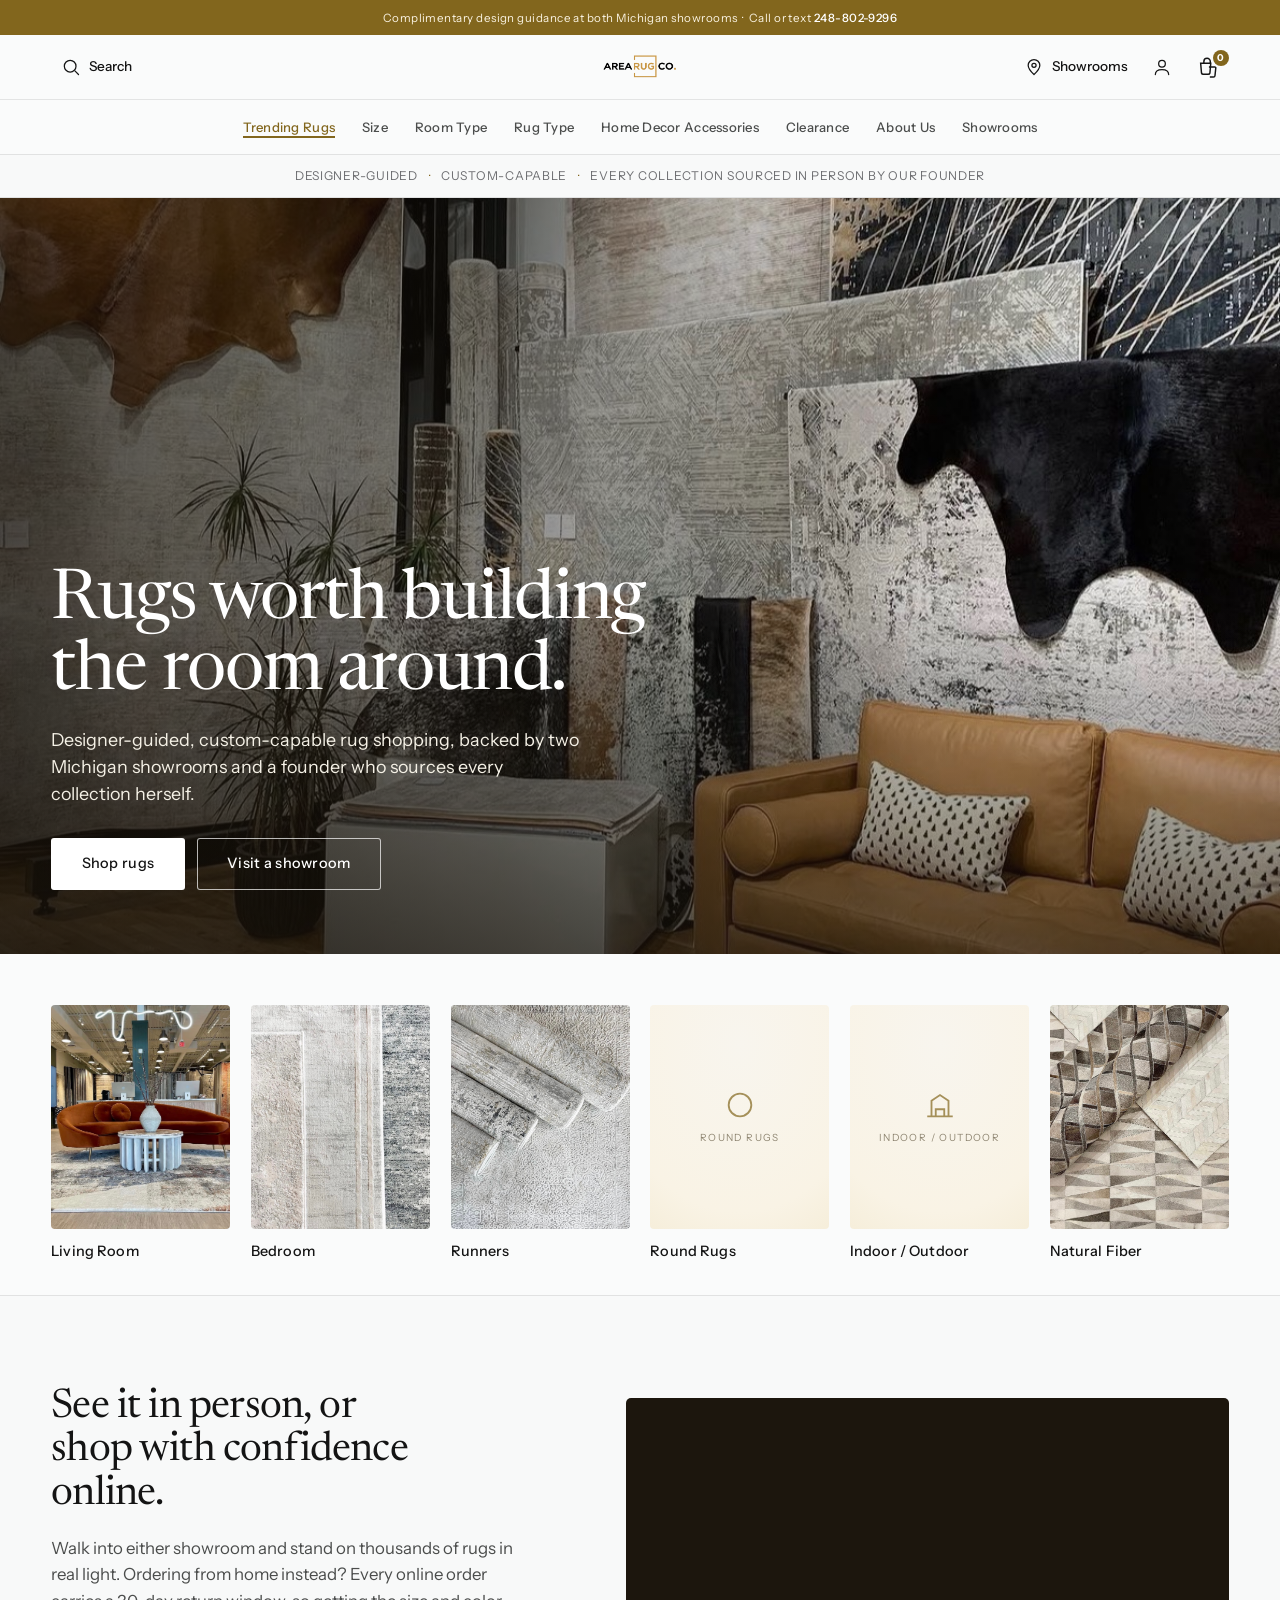
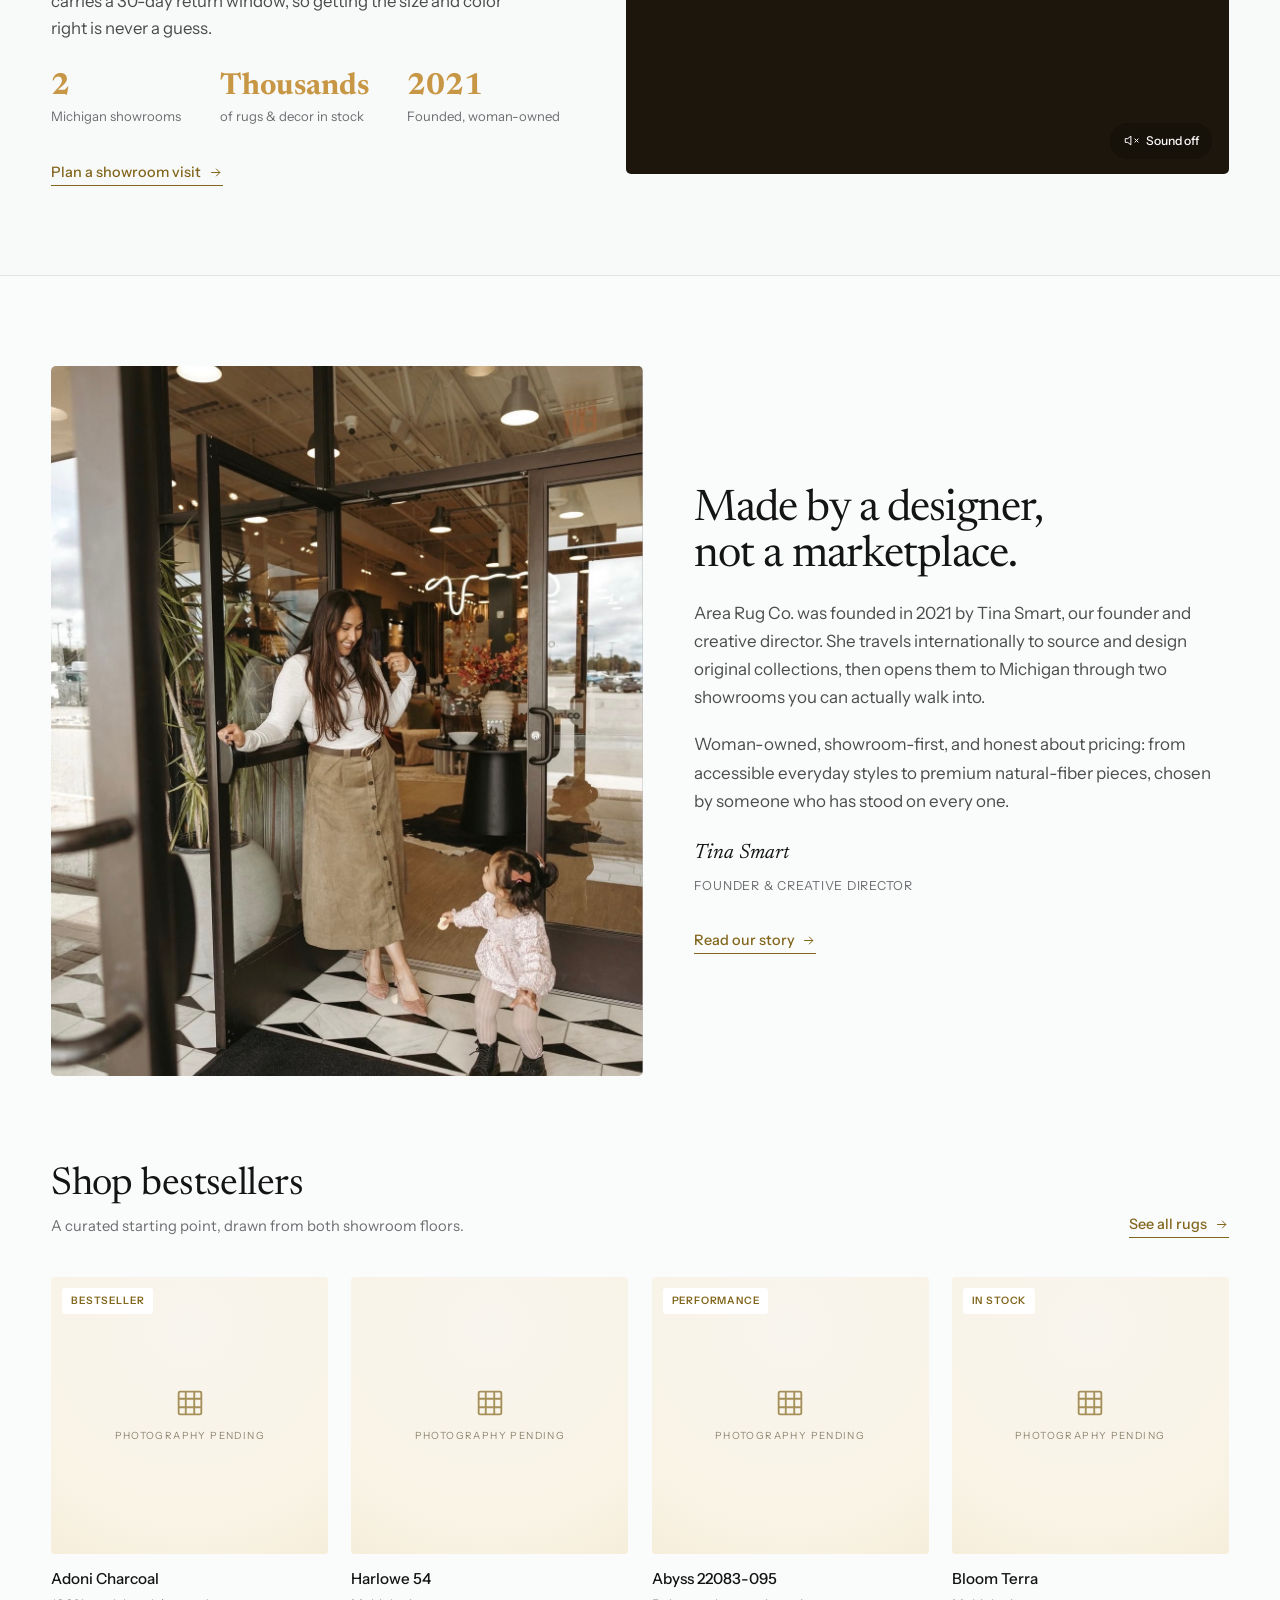
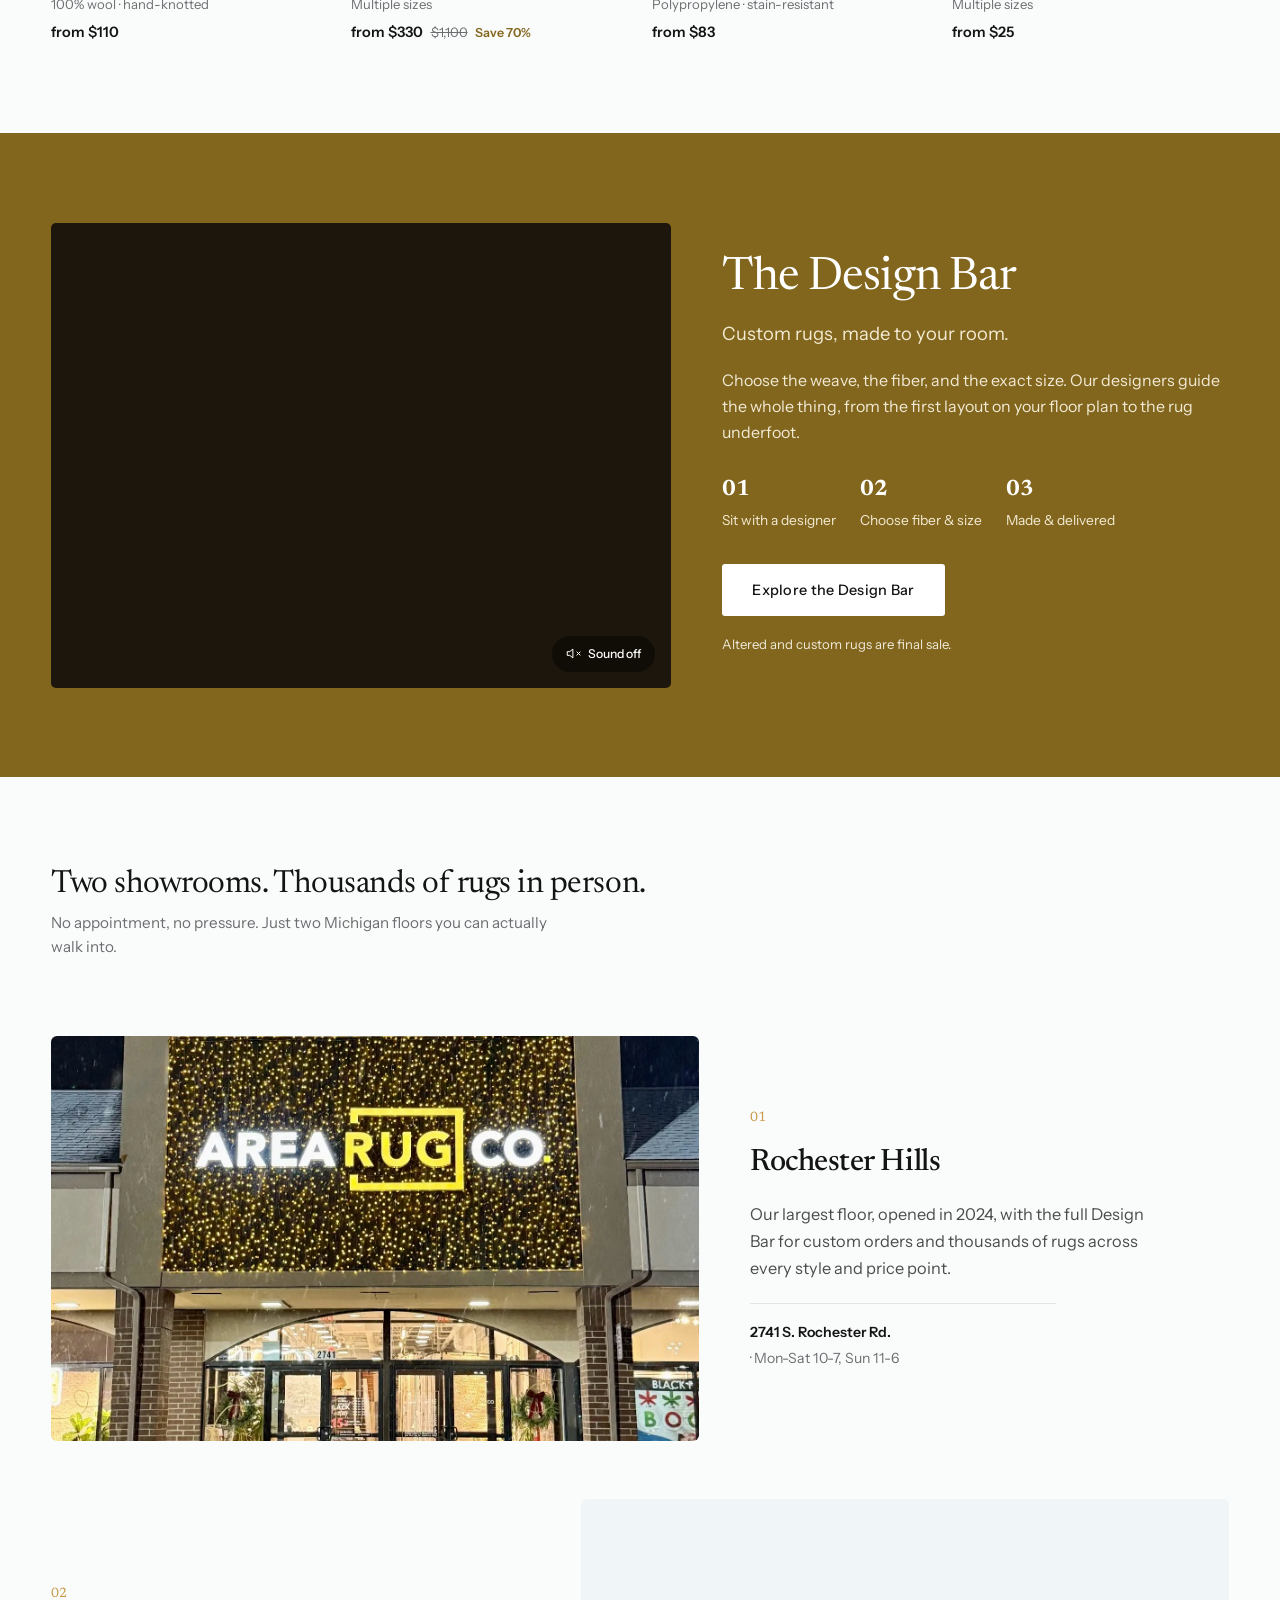
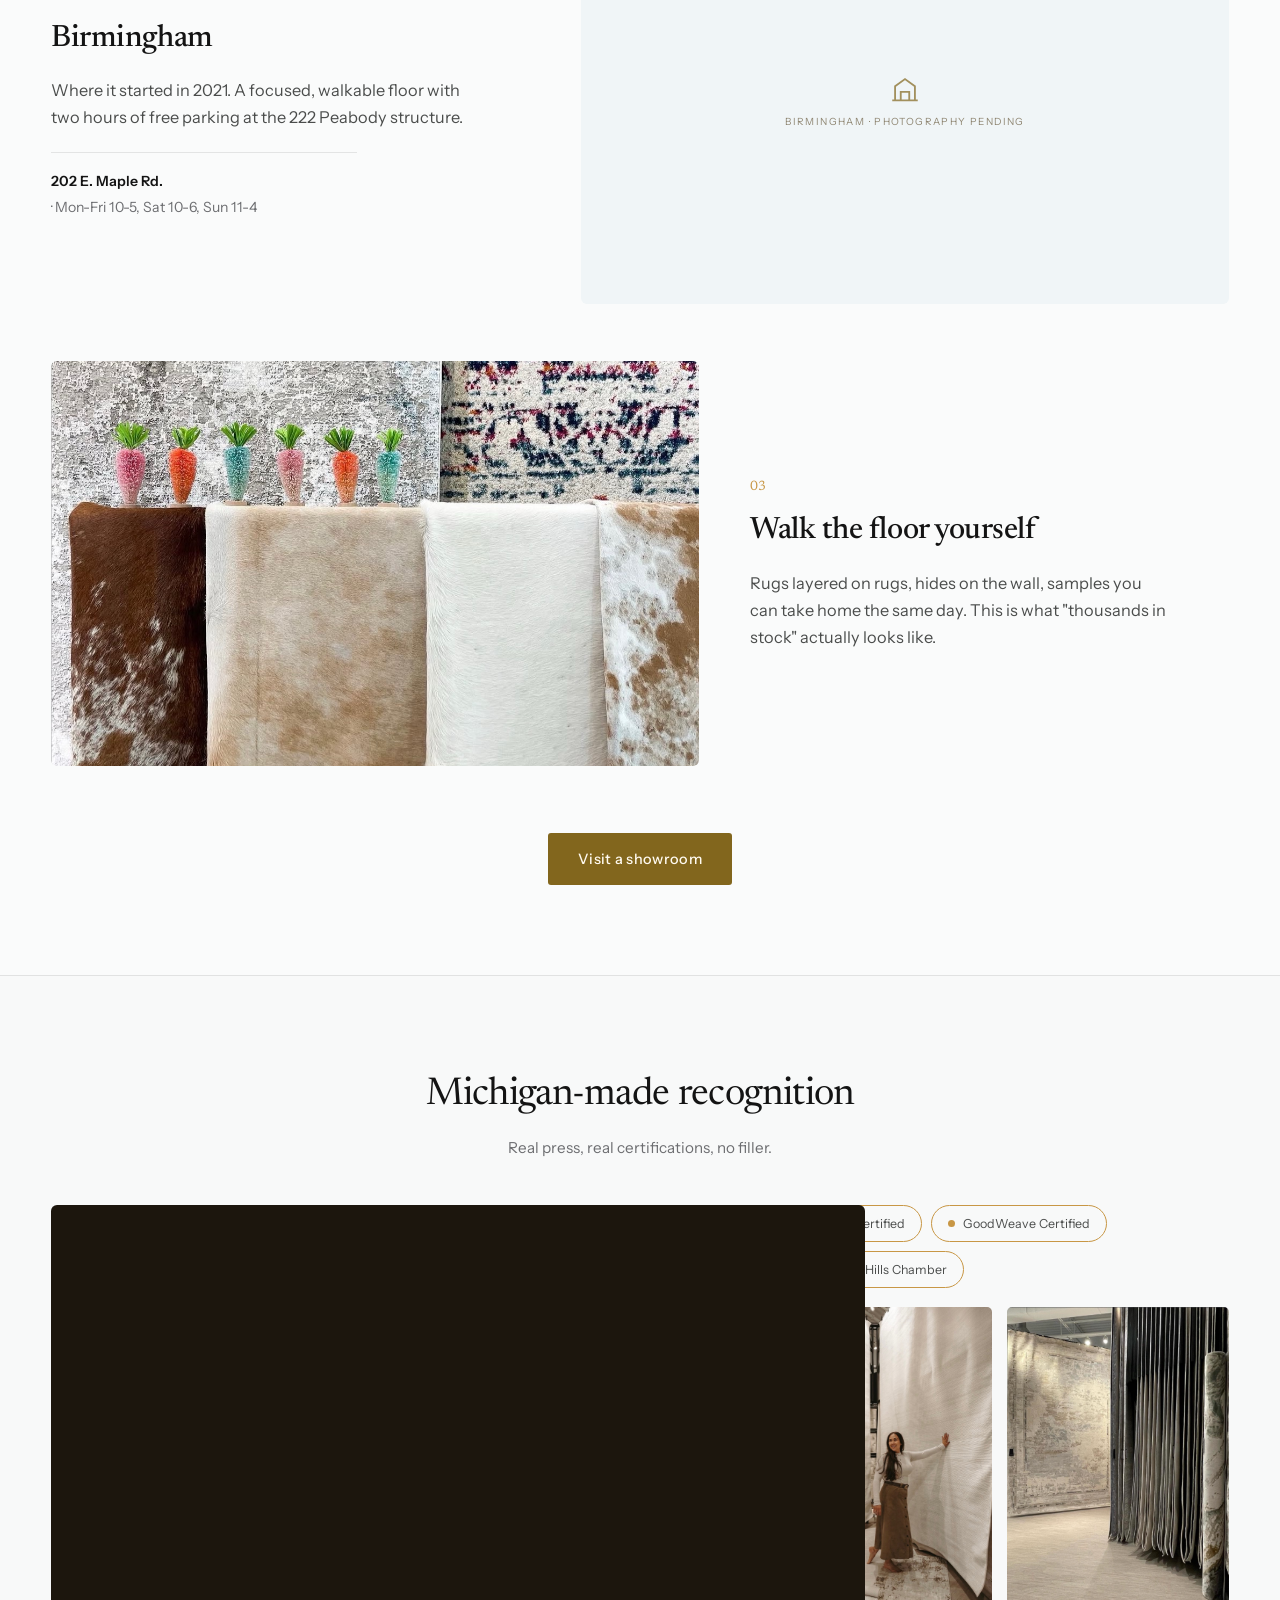
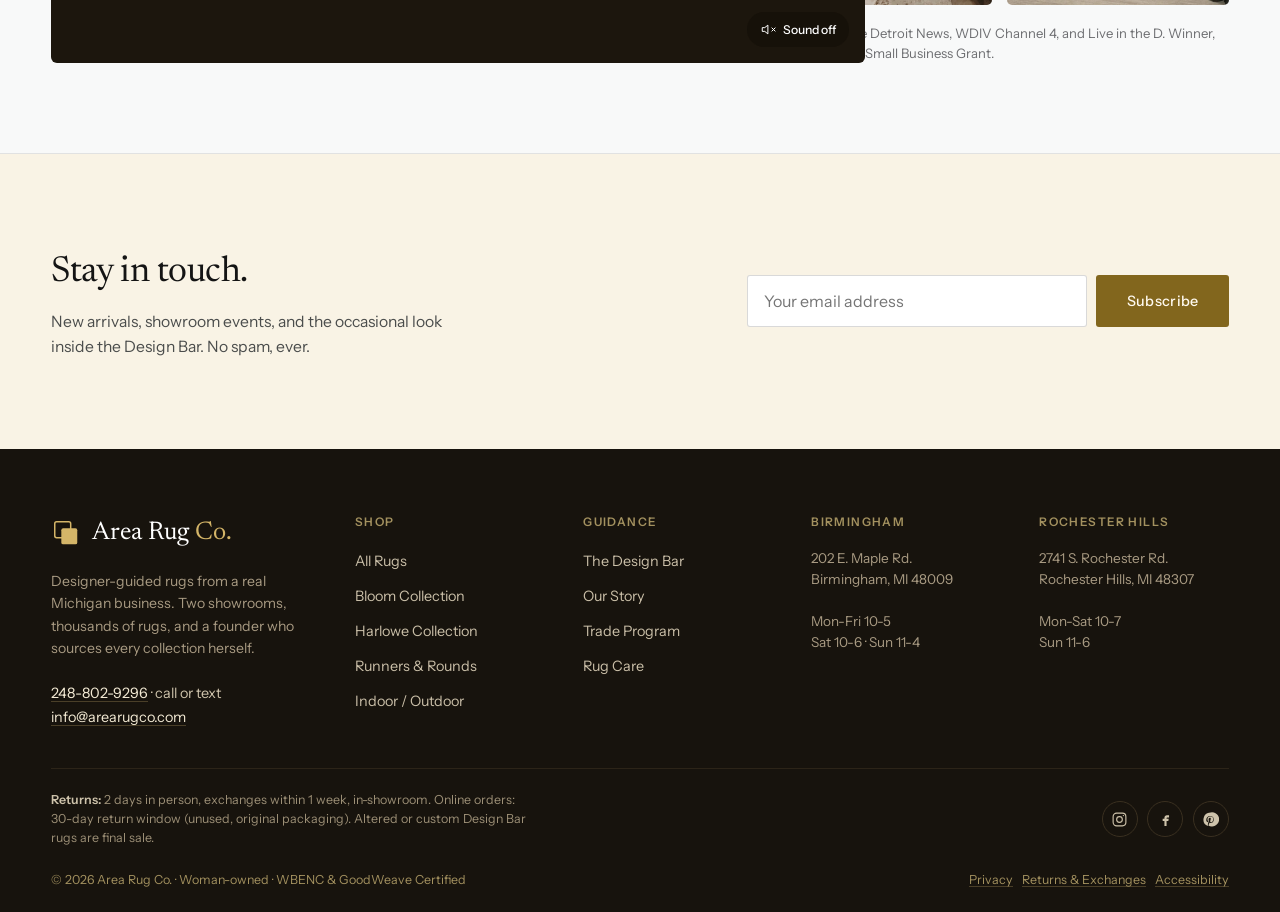
==== commit db316c58: "Marco's round 2 feedback: logo, nav expansion, gallery/showroom redesigns, PDP accordions - Global: " ====
--- a/index.html
+++ b/index.html
@@ -30,7 +30,7 @@
       </button>
     </div>
 
-    <a href="index.html" class="wordmark">Area Rug&nbsp;<span class="co">Co.</span></a>
+    <a href="index.html" class="wordmark"><img class="wordmark-logo" src="assets/img/logo-black.png" alt="Area Rug Co." /></a>
 
     <div class="header-right">
       <a href="showrooms.html" class="ico-btn" aria-label="Showrooms">
@@ -41,7 +41,7 @@
         <svg class="icon" viewBox="0 0 24 24"><circle cx="12" cy="8" r="4"/><path d="M4 21c0-4 3.6-6 8-6s8 2 8 6"/></svg>
       </button>
       <button class="ico-btn cart-btn" id="cartToggle" aria-label="Cart">
-        <svg class="icon" viewBox="0 0 24 24"><path d="M6 7h12l-1 13H7L6 7z"/><path d="M9 7a3 3 0 016 0"/></svg>
+        <svg class="bag-icon" viewBox="0 0 24 24"><path d="M4 8h11l-.9 10.5a2 2 0 01-2 1.5H6.9a2 2 0 01-2-1.5L4 8z"/><path d="M7.5 8V6a3.5 3.5 0 017 0v2"/><path d="M13 12h6.5a1 1 0 011 1.1l-.9 8.4a1.6 1.6 0 01-1.6 1.5H14"/></svg>
         <span class="count">0</span>
       </button>
     </div>
@@ -49,10 +49,14 @@
 
   <nav class="primary-nav" id="primaryNav" aria-label="Primary">
     <ul>
-      <li><a href="product.html" class="is-active">Rugs</a></li>
-      <li><a href="index.html#designbar">The Design Bar</a></li>
+      <li><a href="product.html" class="is-active">Trending Rugs</a></li>
+      <li><a href="#">Size</a></li>
+      <li><a href="#">Room Type</a></li>
+      <li><a href="#">Rug Type</a></li>
+      <li><a href="#">Home Decor Accessories</a></li>
+      <li><a href="#">Clearance</a></li>
+      <li><a href="about.html">About Us</a></li>
       <li><a href="showrooms.html">Showrooms</a></li>
-      <li><a href="about.html">Guidance</a></li>
     </ul>
   </nav>
 </header>
@@ -143,7 +147,7 @@
       <img src="assets/img/about-designer.jpg" alt="At the entrance of an Area Rug Co. showroom in Michigan" style="object-position:center 28%;" />
     </div>
     <div class="about-copy reveal">
-      <h2>Made by a designer, not a marketplace.</h2>
+      <h2>Made by a designer,<br />not a marketplace.</h2>
       <p>Area Rug Co. was founded in 2021 by Tina Smart, our founder and creative director. She travels internationally to source and design original collections, then opens them to Michigan through two showrooms you can actually walk into.</p>
       <p>Woman-owned, showroom-first, and honest about pricing: from accessible everyday styles to premium natural-fiber pieces, chosen by someone who has stood on every one.</p>
       <div class="sign">Tina Smart<small>Founder &amp; Creative Director</small></div>
@@ -236,70 +240,75 @@
   </div>
 </section>
 
-<!-- ===================== SHOWROOMS ===================== -->
-<section class="sec wrap" id="showrooms">
-  <div class="sec-head reveal">
-    <div>
-      <h2 class="serif">Two showrooms. Thousands of rugs in person.</h2>
-      <p class="sub">Walk in, unroll anything, and take samples home the same day.</p>
-    </div>
-  </div>
-  <div class="show-grid">
-    <div class="show-media reveal"><img src="assets/img/rochester-night.jpg" alt="Area Rug Co. Rochester Hills showroom lit up at night at 2741 S. Rochester Rd." /></div>
-    <div class="show-cards reveal">
-      <div class="show-card">
-        <div class="top"><h3>Birmingham</h3><span class="since">Since 2021</span></div>
-        <div class="addr">202 E. Maple Rd., Birmingham, MI 48009</div>
-        <div class="hours">Mon-Fri 10am-5pm &nbsp;·&nbsp; Sat 10am-6pm &nbsp;·&nbsp; Sun 11am-4pm</div>
-        <div class="note">Two hours of free parking at 222 Peabody.</div>
-      </div>
-      <div class="show-card">
-        <div class="top"><h3>Rochester Hills</h3><span class="since">Since 2024</span></div>
-        <div class="addr">2741 S. Rochester Rd., Rochester Hills, MI 48307</div>
-        <div class="hours">Mon-Sat 10am-7pm &nbsp;·&nbsp; Sun 11am-6pm</div>
-      </div>
-      <div class="show-actions">
-        <a href="showrooms.html" class="btn btn-primary">Visit a showroom</a>
-        <a href="tel:2488029296" class="link-underline">Call or text 248-802-9296</a>
-      </div>
-    </div>
-  </div>
-</section>
-
-<!-- ===================== PRESS / CREDIBILITY ===================== -->
-<section class="press">
+<!-- ===================== SHOWROOMS (editorial) ===================== -->
+<section class="sec wrap showroom-editorial" id="showrooms">
+  <div class="se-intro reveal">
+    <h2>Two showrooms. Thousands of rugs in person.</h2>
+    <p>No appointment, no pressure. Just two Michigan floors you can actually walk into.</p>
+  </div>
+
+  <div class="se-row reveal">
+    <div class="se-media"><img src="assets/img/rochester-night.jpg" alt="Area Rug Co. Rochester Hills showroom lit up at night" /></div>
+    <div class="se-copy">
+      <div class="num">01</div>
+      <h3>Rochester Hills</h3>
+      <p>Our largest floor, opened in 2024, with the full Design Bar for custom orders and thousands of rugs across every style and price point.</p>
+      <div class="loc-mini"><b>2741 S. Rochester Rd.</b> · Mon-Sat 10-7, Sun 11-6</div>
+    </div>
+  </div>
+
+  <div class="se-row rev reveal">
+    <div class="se-media ph"><svg viewBox="0 0 24 24"><path d="M3 20h18M5 20V10l7-5 7 5v10"/><path d="M9 20v-6h6v6"/></svg><span class="ph-lbl">Birmingham · photography pending</span></div>
+    <div class="se-copy">
+      <div class="num">02</div>
+      <h3>Birmingham</h3>
+      <p>Where it started in 2021. A focused, walkable floor with two hours of free parking at the 222 Peabody structure.</p>
+      <div class="loc-mini"><b>202 E. Maple Rd.</b> · Mon-Fri 10-5, Sat 10-6, Sun 11-4</div>
+    </div>
+  </div>
+
+  <div class="se-row reveal">
+    <div class="se-media"><img src="assets/img/showroom-wall.jpg" alt="Cowhide and patterned rugs displayed across a showroom wall" /></div>
+    <div class="se-copy">
+      <div class="num">03</div>
+      <h3>Walk the floor yourself</h3>
+      <p>Rugs layered on rugs, hides on the wall, samples you can take home the same day. This is what "thousands in stock" actually looks like.</p>
+    </div>
+  </div>
+
+  <div class="se-cta reveal">
+    <a href="showrooms.html" class="btn btn-primary">Visit a showroom</a>
+  </div>
+</section>
+
+<!-- ===================== MICHIGAN-MADE RECOGNITION (visual-first) ===================== -->
+<section class="recognition">
   <div class="wrap sec">
-    <p class="eyebrow reveal">Michigan-made recognition</p>
-    <div class="press-logos reveal">
-      <span>The Detroit News</span>
-      <span>WDIV Channel 4</span>
-      <span>Live in the D</span>
-    </div>
-    <p class="press-grant reveal">Winner, <b>Detroit Pistons Small Business Grant</b>: $10,000 awarded to woman-owned Michigan businesses.</p>
-    <div class="certs reveal">
-      <span class="cert"><span class="dot"></span>WBENC Certified · Women's Business Enterprise</span>
-      <span class="cert"><span class="dot"></span>GoodWeave Certified</span>
-      <span class="cert"><span class="dot"></span>Rochester Hills Chamber of Commerce</span>
-    </div>
-    <!-- Customer reviews (Opinew) render here once the review audit is complete. Not fabricated for this prototype. -->
-  </div>
-</section>
-
-<!-- ===================== GALLERY ===================== -->
-<section class="sec wrap">
-  <div class="sec-head reveal">
-    <div>
-      <h2 class="serif">At home in Michigan.</h2>
-      <p class="sub">Real rooms, real rugs, photographed in our customers' homes and showrooms.</p>
-    </div>
-    <a href="#" class="link-underline">Tag @arearugco <svg viewBox="0 0 24 24"><path d="M5 12h14M13 6l6 6-6 6"/></svg></a>
-  </div>
-  <div class="gallery-grid reveal">
-    <div class="gcell tall"><img src="assets/img/styled-vignette.jpg" alt="A textured wool rug layered over a red rug, styled with a book and candle" /></div>
-    <div class="gcell"><img src="assets/img/lifestyle-1.jpg" alt="Rug styled in a Michigan home" /></div>
-    <div class="gcell"><img src="assets/img/lifestyle-2.jpg" alt="Rug detail" /></div>
-    <div class="gcell wide"><img src="assets/img/rows-hanging-rugs.jpg" alt="Rows of hanging rugs in the showroom" /></div>
-    <div class="gcell"><img src="assets/img/showroom-wall.jpg" alt="Cowhide and patterned rugs displayed across a showroom wall" /></div>
+    <div class="recog-head reveal">
+      <h2>Michigan-made recognition</h2>
+      <p>Real press, real certifications, no filler.</p>
+    </div>
+    <div class="recog-grid reveal">
+      <div class="recog-video">
+        <iframe id="recogYt" src="https://www.youtube.com/embed/i6D9Os6ALVM?autoplay=1&mute=1&loop=1&playlist=i6D9Os6ALVM&modestbranding=1&rel=0&enablejsapi=1" title="Area Rug Co. video feature" allow="autoplay; encrypted-media" allowfullscreen></iframe>
+        <button class="v-unmute" id="ytUnmute">
+          <svg viewBox="0 0 24 24"><path d="M11 5L6 9H2v6h4l5 4V5z"/><path d="M23 9l-6 6M17 9l6 6"/></svg>
+          <span class="t">Sound off</span>
+        </button>
+      </div>
+      <div class="recog-side">
+        <div class="recog-badges">
+          <span class="cert"><span class="dot"></span>WBENC Certified</span>
+          <span class="cert"><span class="dot"></span>GoodWeave Certified</span>
+          <span class="cert"><span class="dot"></span>Rochester Hills Chamber</span>
+        </div>
+        <div class="recog-media-row">
+          <div class="recog-photo"><img src="assets/img/founder-showroom.jpg" alt="Tina Smart among rolls of rugs and fabric in the showroom" /></div>
+          <div class="recog-photo"><img src="assets/img/rows-hanging-rugs.jpg" alt="Rows of hanging rugs in the showroom" /></div>
+        </div>
+        <p style="font-size:.82rem;color:var(--ink-55);line-height:1.5;">Featured in The Detroit News, WDIV Channel 4, and Live in the D. Winner, Detroit Pistons Small Business Grant.</p>
+      </div>
+    </div>
   </div>
 </section>
 
@@ -439,6 +448,21 @@
   });
 });
 
+/* YouTube embed unmute (postMessage API, mirrors the native-video unmute pattern) */
+const ytFrame = document.getElementById('recogYt');
+const ytBtn = document.getElementById('ytUnmute');
+let ytMuted = true;
+if (ytFrame && ytBtn) {
+  ytBtn.addEventListener('click', () => {
+    ytMuted = !ytMuted;
+    ytFrame.contentWindow.postMessage(JSON.stringify({ event:'command', func: ytMuted ? 'mute' : 'unMute', args:[] }), '*');
+    ytBtn.querySelector('.t').textContent = ytMuted ? 'Sound off' : 'Sound on';
+    ytBtn.querySelector('svg').innerHTML = ytMuted
+      ? '<path d="M11 5L6 9H2v6h4l5 4V5z"/><path d="M23 9l-6 6M17 9l6 6"/>'
+      : '<path d="M11 5L6 9H2v6h4l5 4V5z"/><path d="M15.5 8.5a5 5 0 010 7M19 5a9 9 0 010 14"/>';
+  });
+}
+
 /* cart drawer */
 const overlay = document.getElementById('overlay');
 const cart = document.getElementById('cartDrawer');
--- a/assets/site.css
+++ b/assets/site.css
@@ -16,7 +16,7 @@
   --accent-deep: #4d3d1569;
   --accent-tint: #f9f3e5;        /* pale gold wash */
   --accent-tint-2:#f2e8ce;
-  --gold-light: #9d8a3e;         /* lighter true-to-sign gold (3.3:1) for decorative accents only: badge outlines, icons, large display numbers — never small text or button fills */
+  --gold-light: #c89745;         /* sampled directly from the real logo file (2.6:1 on white — decorative only): badge outlines, icons, large display numbers, rug-fill icon color — never small text or button fills */
 
   --ink: #141414;
   --ink-80: #141414cc;
@@ -365,6 +365,159 @@
 @media (prefers-reduced-motion:reduce){ .reveal{ opacity:1; transform:none; transition:none; } html{ scroll-behavior:auto; } }
 
 /* ============================================================
+   Logo lockup (replaces text wordmark)
+   ============================================================ */
+.wordmark-logo{ height:26px; width:auto; display:block; }
+@media (max-width:720px){ .wordmark-logo{ height:22px; } }
+
+/* ============================================================
+   Overlapping cart-bag icon with count badge
+   ============================================================ */
+.cart-btn{ position:relative; }
+.cart-btn .bag-icon{ width:22px; height:22px; stroke:currentColor; stroke-width:1.6; fill:none; }
+.cart-btn .count{
+  position:absolute; top:2px; right:0; margin-left:0;
+  min-width:16px; height:16px; padding:0 3px; border-radius:99px;
+  background:var(--accent); color:#fff; font-size:.6rem; font-weight:700;
+  display:inline-flex; align-items:center; justify-content:center;
+  box-shadow:0 0 0 2px var(--bg);
+}
+
+/* ============================================================
+   Expanded primary nav (8 items) — desktop
+   ============================================================ */
+.primary-nav ul{ gap:clamp(1rem,2.1vw,2.1rem); }
+.primary-nav a{ font-size:.82rem; white-space:nowrap; }
+
+/* ============================================================
+   Accordion (Size / Product Details / Returns / Washing & Care)
+   ============================================================ */
+.acc{ border-top:1px solid var(--rule); }
+.acc:last-child{ border-bottom:1px solid var(--rule); }
+.acc-head{ width:100%; display:flex; align-items:center; justify-content:space-between; padding:1.1rem 0; text-align:left; font-size:.95rem; font-weight:600; }
+.acc-head .chev{ width:16px; height:16px; stroke:var(--ink-70); stroke-width:1.6; fill:none; transition:transform .25s var(--ease); flex-shrink:0; }
+.acc.open .acc-head .chev{ transform:rotate(180deg); }
+.acc-panel{ overflow:hidden; max-height:0; transition:max-height .3s var(--ease); }
+.acc.open .acc-panel{ max-height:2000px; }
+.acc-panel-inner{ padding:0 0 1.5rem; }
+
+/* ============================================================
+   Detailed / representational accordion icons
+   ============================================================ */
+.pd-icons{ display:grid; grid-template-columns:repeat(4,1fr); gap:1rem; margin-bottom:1.3rem; }
+.pd-icon{ text-align:center; }
+.pd-icon svg{ width:32px; height:32px; margin-inline:auto; }
+.pd-icon span{ display:block; margin-top:.5rem; font-size:.72rem; font-weight:500; line-height:1.3; }
+
+/* ============================================================
+   Room-context gallery (product page)
+   ============================================================ */
+.room-ctx-grid{ display:grid; grid-template-columns:repeat(4,1fr); gap:clamp(.6rem,1.2vw,1rem); }
+.room-ctx-cell{ border-radius:5px; overflow:hidden; aspect-ratio:3/4; background:var(--panel); position:relative; }
+.room-ctx-cell img{ width:100%; height:100%; object-fit:cover; transition:transform .5s var(--ease); }
+.room-ctx-cell:hover img{ transform:scale(1.04); }
+.room-ctx-cell .rc-label{ position:absolute; left:.7rem; bottom:.7rem; background:rgba(255,255,255,.92); color:var(--ink); font-size:.7rem; font-weight:600; padding:.32rem .6rem; border-radius:99px; }
+
+/* ============================================================
+   Why You'll Enjoy These Rugs (visual-first, minimal copy)
+   ============================================================ */
+.enjoy-grid{ display:grid; grid-template-columns:repeat(3,1fr); gap:clamp(1rem,2vw,1.6rem); }
+.enjoy-card{}
+.enjoy-media{ border-radius:6px; overflow:hidden; aspect-ratio:4/5; background:var(--panel); }
+.enjoy-media img{ width:100%; height:100%; object-fit:cover; }
+.enjoy-card h3{ font-family:var(--serif); font-weight:500; font-size:1.15rem; margin-top:1rem; }
+.enjoy-card p{ font-size:.85rem; color:var(--ink-55); margin-top:.3rem; line-height:1.5; }
+
+/* ============================================================
+   Homepage — showroom section (editorial / stacked pattern)
+   ============================================================ */
+.showroom-editorial{ }
+.se-intro{ max-width:60ch; margin-bottom:clamp(2rem,4vw,3rem); }
+.se-intro h2{ font-family:var(--serif); font-weight:400; font-size:clamp(1.6rem,2.5vw,2.2rem); line-height:1.08; letter-spacing:-.015em; white-space:nowrap; }
+@media (max-width:900px){ .se-intro h2{ white-space:normal; } }
+.se-intro p{ color:var(--ink-55); font-size:.95rem; margin-top:.6rem; max-width:52ch; }
+.se-row{ display:grid; grid-template-columns:1.15fr .85fr; gap:clamp(1.5rem,4vw,4rem); align-items:center; padding:clamp(1.2rem,2.4vw,1.8rem) 0; }
+.se-row.rev{ grid-template-columns:.85fr 1.15fr; }
+.se-row.rev .se-media{ order:2; }
+.se-media{ border-radius:6px; overflow:hidden; aspect-ratio:16/10; background:var(--panel); }
+.se-media img{ width:100%; height:100%; object-fit:cover; }
+.se-copy .num{ font-family:var(--serif); font-size:.85rem; color:var(--gold-light); }
+.se-copy h3{ font-family:var(--serif); font-weight:500; font-size:clamp(1.5rem,2.4vw,2rem); margin-top:.5rem; letter-spacing:-.015em; }
+.se-copy p{ color:var(--ink-70); font-size:1.02rem; line-height:1.65; margin-top:.9rem; max-width:38ch; }
+.se-copy .loc-mini{ margin-top:1.3rem; font-size:.88rem; color:var(--ink-55); padding-top:1.1rem; border-top:1px solid var(--rule); max-width:34ch; }
+.se-copy .loc-mini b{ color:var(--ink); font-weight:600; display:block; margin-bottom:.2rem; }
+.se-cta{ margin-top:clamp(1.5rem,3vw,2.5rem); text-align:center; }
+@media (max-width:1000px){
+  .se-row,.se-row.rev{ grid-template-columns:1fr; }
+  .se-row.rev .se-media{ order:0; }
+}
+
+/* ============================================================
+   Homepage — Michigan-made recognition (visual-first)
+   ============================================================ */
+.recognition{ background:var(--paper); border-block:1px solid var(--rule); }
+.recog-head{ text-align:center; max-width:56ch; margin-inline:auto; }
+.recog-head h2{ font-family:var(--serif); font-weight:400; font-size:clamp(1.9rem,3vw,2.5rem); letter-spacing:-.02em; }
+.recog-head p{ color:var(--ink-55); font-size:.95rem; margin-top:.6rem; }
+.recog-grid{ display:grid; grid-template-columns:1.2fr .8fr; gap:clamp(1.2rem,3vw,2rem); margin-top:clamp(2rem,4vw,2.8rem); align-items:stretch; }
+.recog-video{ position:relative; border-radius:6px; overflow:hidden; background:#1c160d; aspect-ratio:16/9; }
+.recog-video iframe{ position:absolute; inset:0; width:100%; height:100%; border:0; }
+.recog-video .v-unmute{ z-index:2; }
+.recog-video .yt-cover{ position:absolute; inset:0; z-index:1; cursor:pointer; background:transparent; }
+.recog-side{ display:flex; flex-direction:column; gap:clamp(.8rem,1.6vw,1.2rem); }
+.recog-badges{ display:flex; flex-wrap:wrap; gap:.6rem; }
+.recog-media-row{ display:grid; grid-template-columns:1fr 1fr; gap:clamp(.6rem,1.2vw,1rem); flex:1; }
+.recog-photo{ border-radius:5px; overflow:hidden; background:var(--panel); min-height:110px; }
+.recog-photo img{ width:100%; height:100%; object-fit:cover; }
+@media (max-width:1000px){ .recog-grid{ grid-template-columns:1fr; } }
+
+/* ============================================================
+   Showrooms — visit steps with image
+   ============================================================ */
+.visit-step .visit-media{ width:100%; aspect-ratio:4/3; border-radius:6px; overflow:hidden; background:var(--panel); margin-bottom:.9rem; }
+.visit-step .visit-media img{ width:100%; height:100%; object-fit:cover; }
+.visit-step .visit-icon{ position:relative; margin-top:-38px; margin-inline:auto; background:var(--bg); box-shadow:0 0 0 4px var(--bg); }
+@media (max-width:1000px){
+  .visit-step .visit-media{ grid-row:1; grid-column:1/-1; margin-bottom:.6rem; aspect-ratio:16/9; }
+  .visit-step .visit-icon{ margin-top:0; grid-row:2; }
+  .visit-step h3{ grid-row:2; }
+  .visit-step .visit-num{ grid-row:2; }
+}
+
+/* ============================================================
+   Showrooms — two-showroom gallery pattern (editorial, large-format)
+   ============================================================ */
+.showroom-gallery{}
+.sg-head{ max-width:60ch; }
+.sg-head h2{ font-family:var(--serif); font-weight:400; font-size:var(--fs-heading); letter-spacing:-.015em; }
+.sg-head p{ color:var(--ink-55); font-size:.95rem; margin-top:.6rem; }
+.sg-feature{ position:relative; border-radius:6px; overflow:hidden; aspect-ratio:21/9; margin-top:clamp(1.6rem,3vw,2.4rem); background:var(--panel); }
+.sg-feature img{ width:100%; height:100%; object-fit:cover; }
+.sg-feature .sg-caption{ position:absolute; left:0; right:0; bottom:0; padding:clamp(1.2rem,3vw,2rem); background:linear-gradient(0deg, rgba(20,16,9,.72) 0%, rgba(20,16,9,0) 70%); color:#fff; }
+.sg-feature .sg-caption .since{ font-size:.72rem; letter-spacing:.12em; text-transform:uppercase; color:var(--gold-light); }
+.sg-feature .sg-caption h3{ font-family:var(--serif); font-weight:400; font-size:clamp(1.5rem,2.6vw,2.1rem); margin-top:.3rem; }
+.sg-strip{ display:grid; grid-template-columns:repeat(3,1fr); gap:clamp(.7rem,1.4vw,1.1rem); margin-top:clamp(.7rem,1.4vw,1.1rem); }
+.sg-strip-cell{ border-radius:5px; overflow:hidden; aspect-ratio:4/3; background:var(--panel); }
+.sg-strip-cell img{ width:100%; height:100%; object-fit:cover; }
+.sg-info-row{ display:flex; justify-content:space-between; align-items:flex-end; margin-top:clamp(1.5rem,3vw,2.2rem); gap:1.5rem; flex-wrap:wrap; }
+.sg-info{ font-size:.9rem; color:var(--ink-70); }
+.sg-info b{ color:var(--ink); }
+
+/* ============================================================
+   About Us — timeline photo
+   ============================================================ */
+.timeline-with-photo{ display:grid; grid-template-columns:1fr 260px; gap:clamp(2rem,4vw,3.5rem); align-items:start; }
+.tl-photos{ display:flex; flex-direction:column; gap:1.2rem; position:sticky; top:calc(var(--nav-h) + 1.5rem); }
+.tl-photo{ border-radius:5px; overflow:hidden; aspect-ratio:4/5; background:var(--panel); }
+.tl-photo img{ width:100%; height:100%; object-fit:cover; }
+.tl-photo-cap{ font-size:.76rem; color:var(--ink-55); margin-top:.5rem; text-align:center; }
+@media (max-width:1000px){
+  .timeline-with-photo{ grid-template-columns:1fr; }
+  .tl-photos{ position:static; flex-direction:row; }
+  .tl-photo{ flex:1; aspect-ratio:1/1; }
+}
+
+/* ============================================================
    Responsive
    ============================================================ */
 
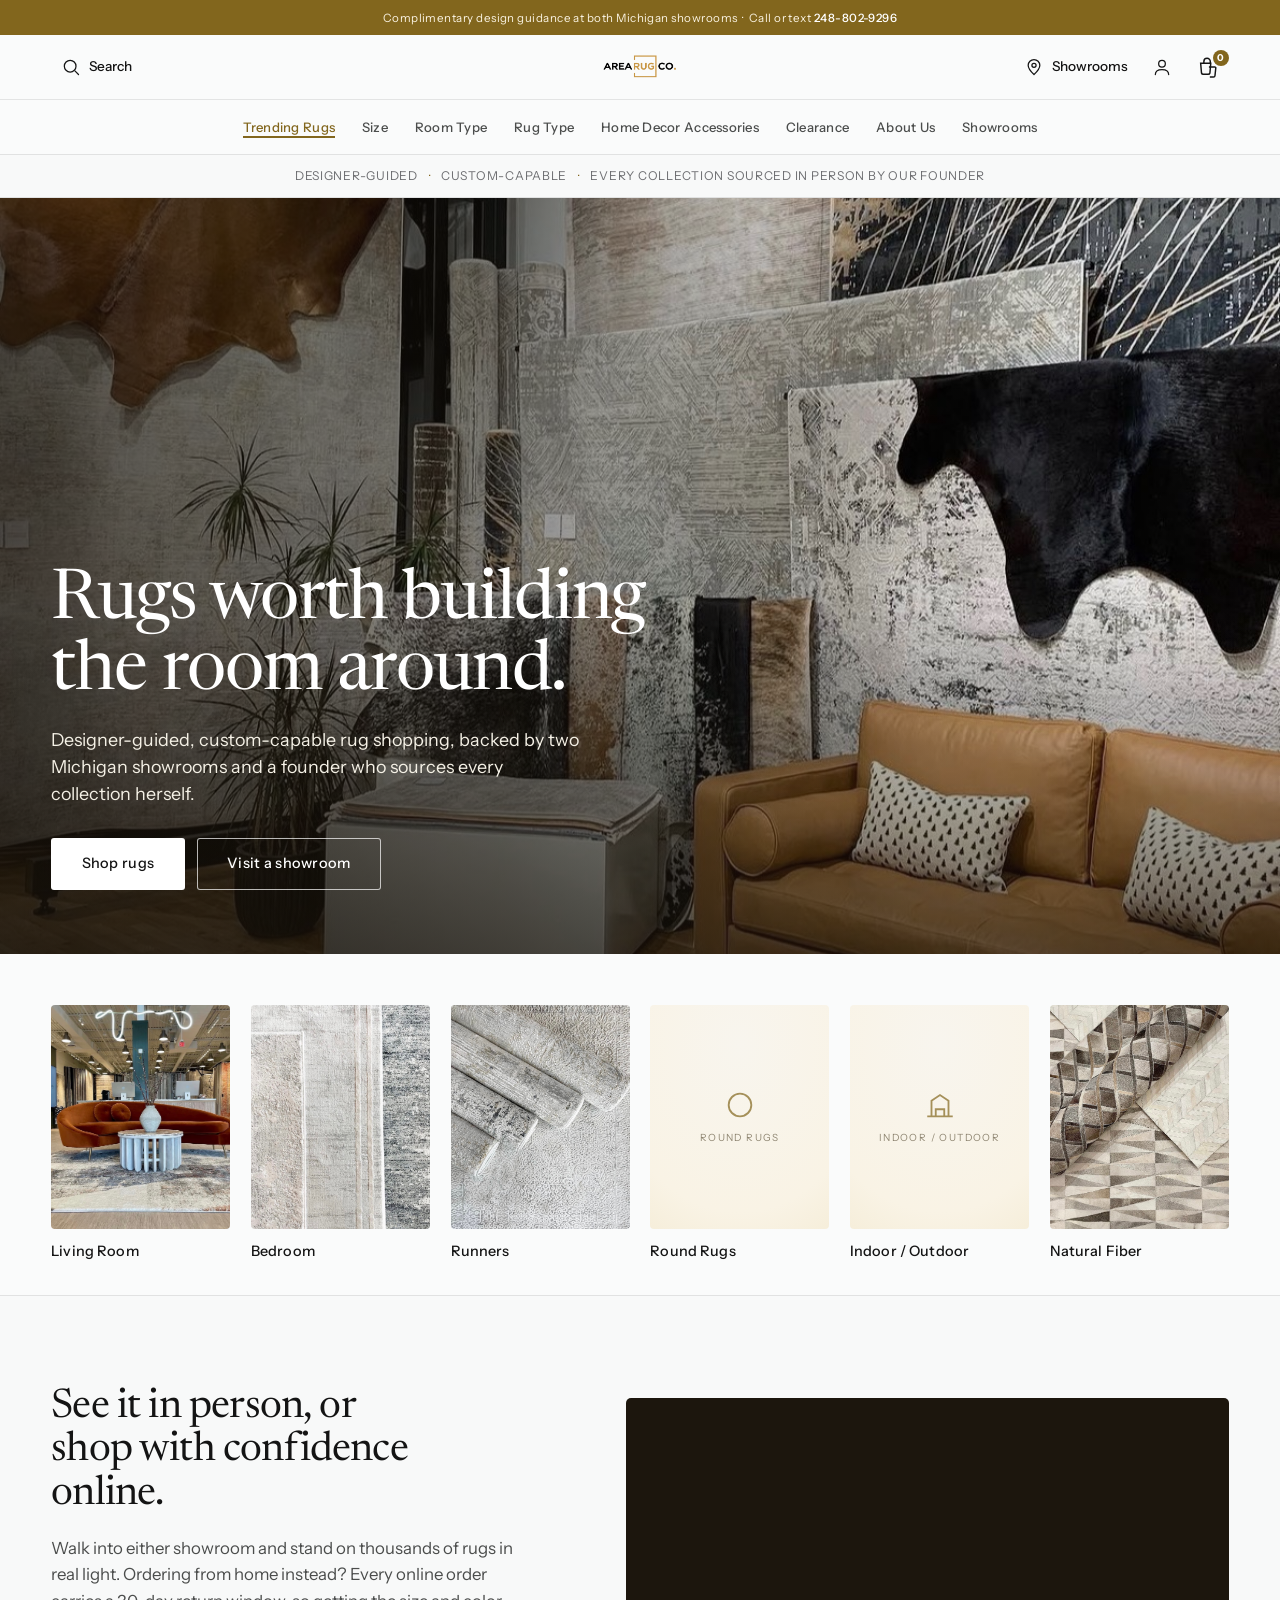
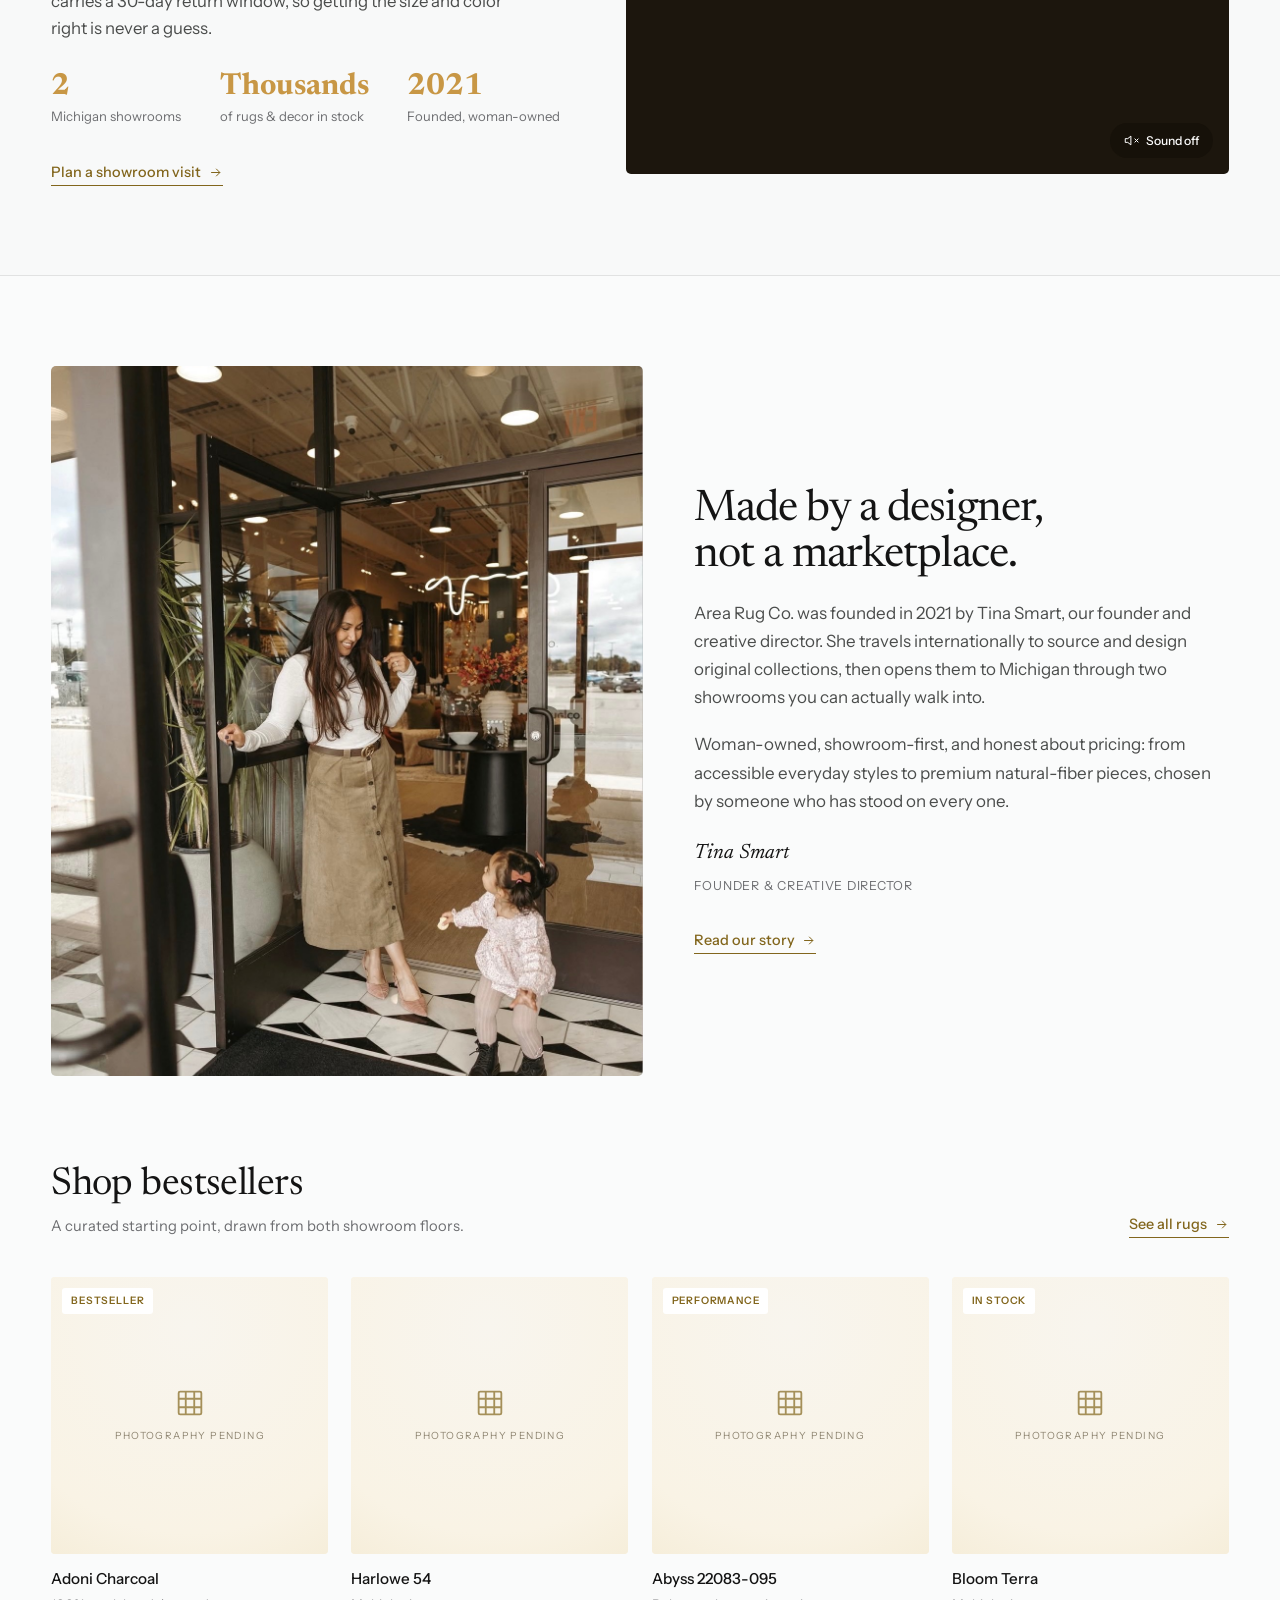
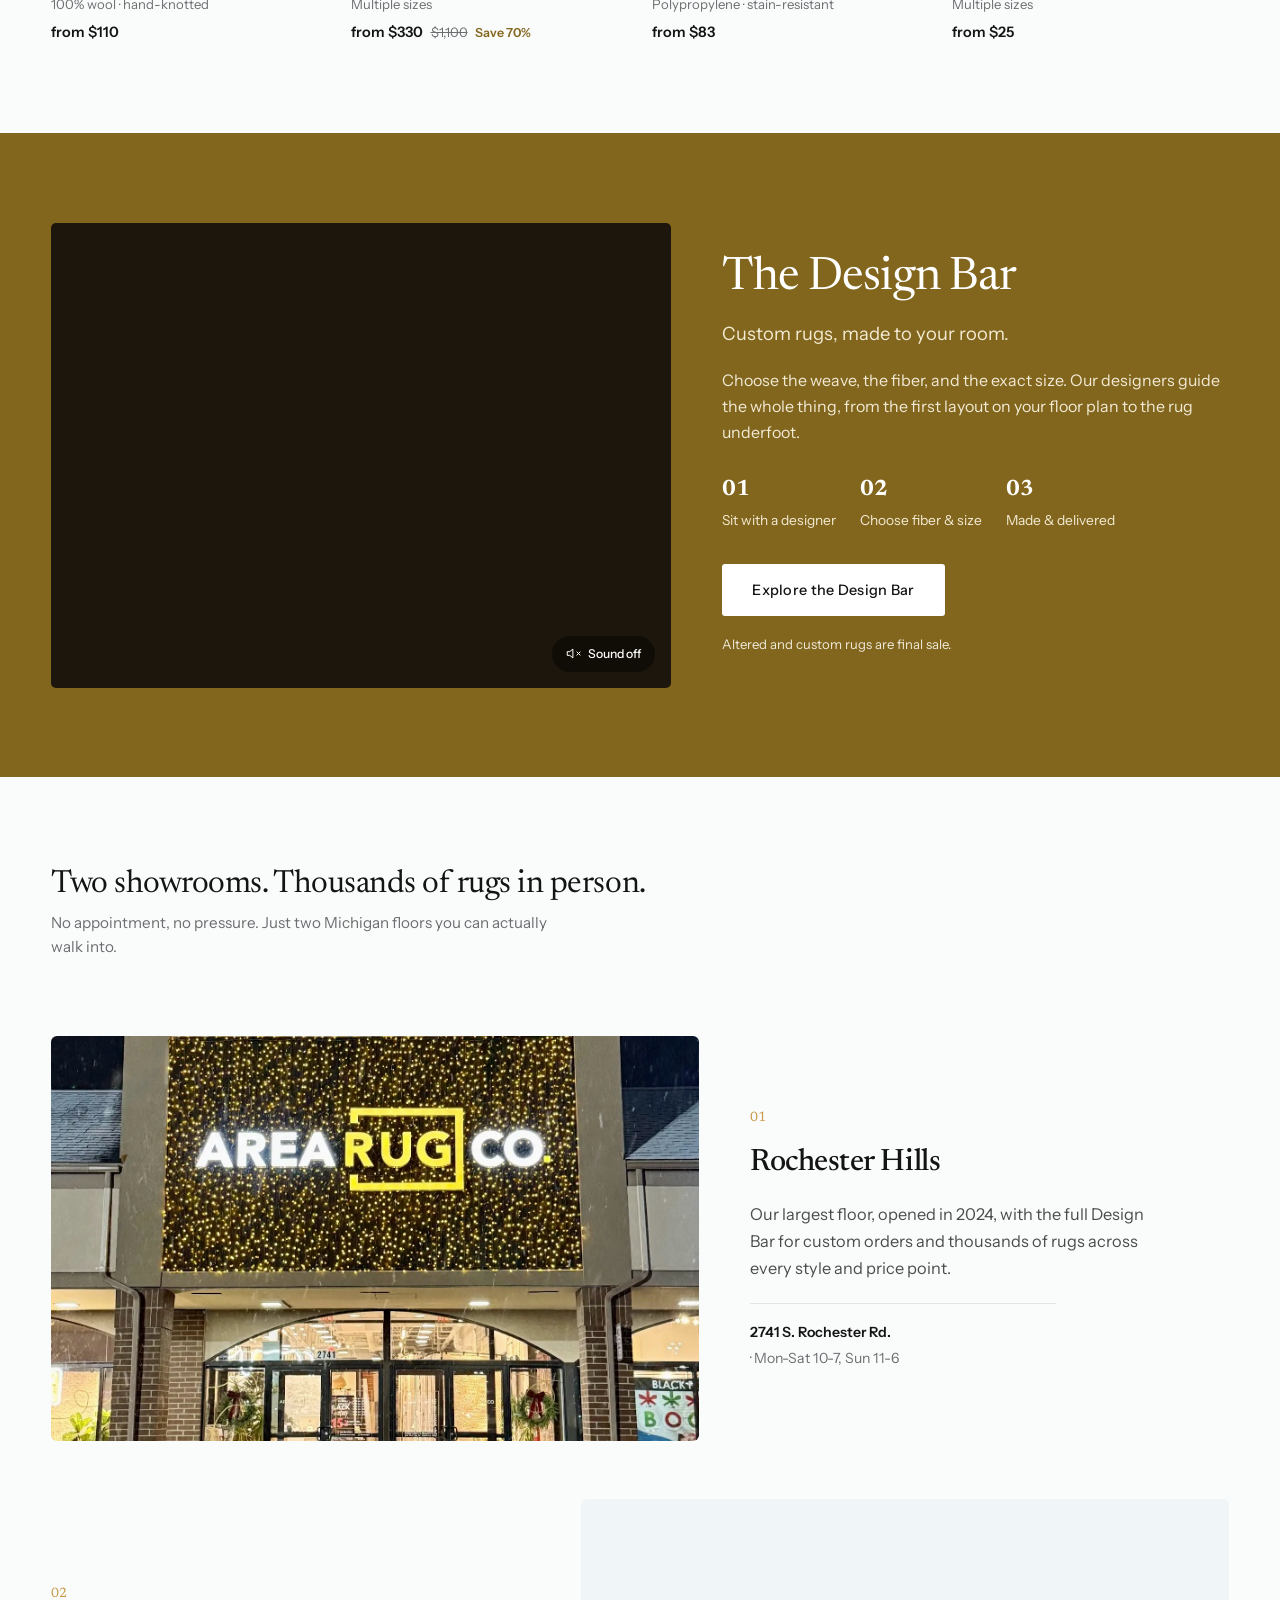
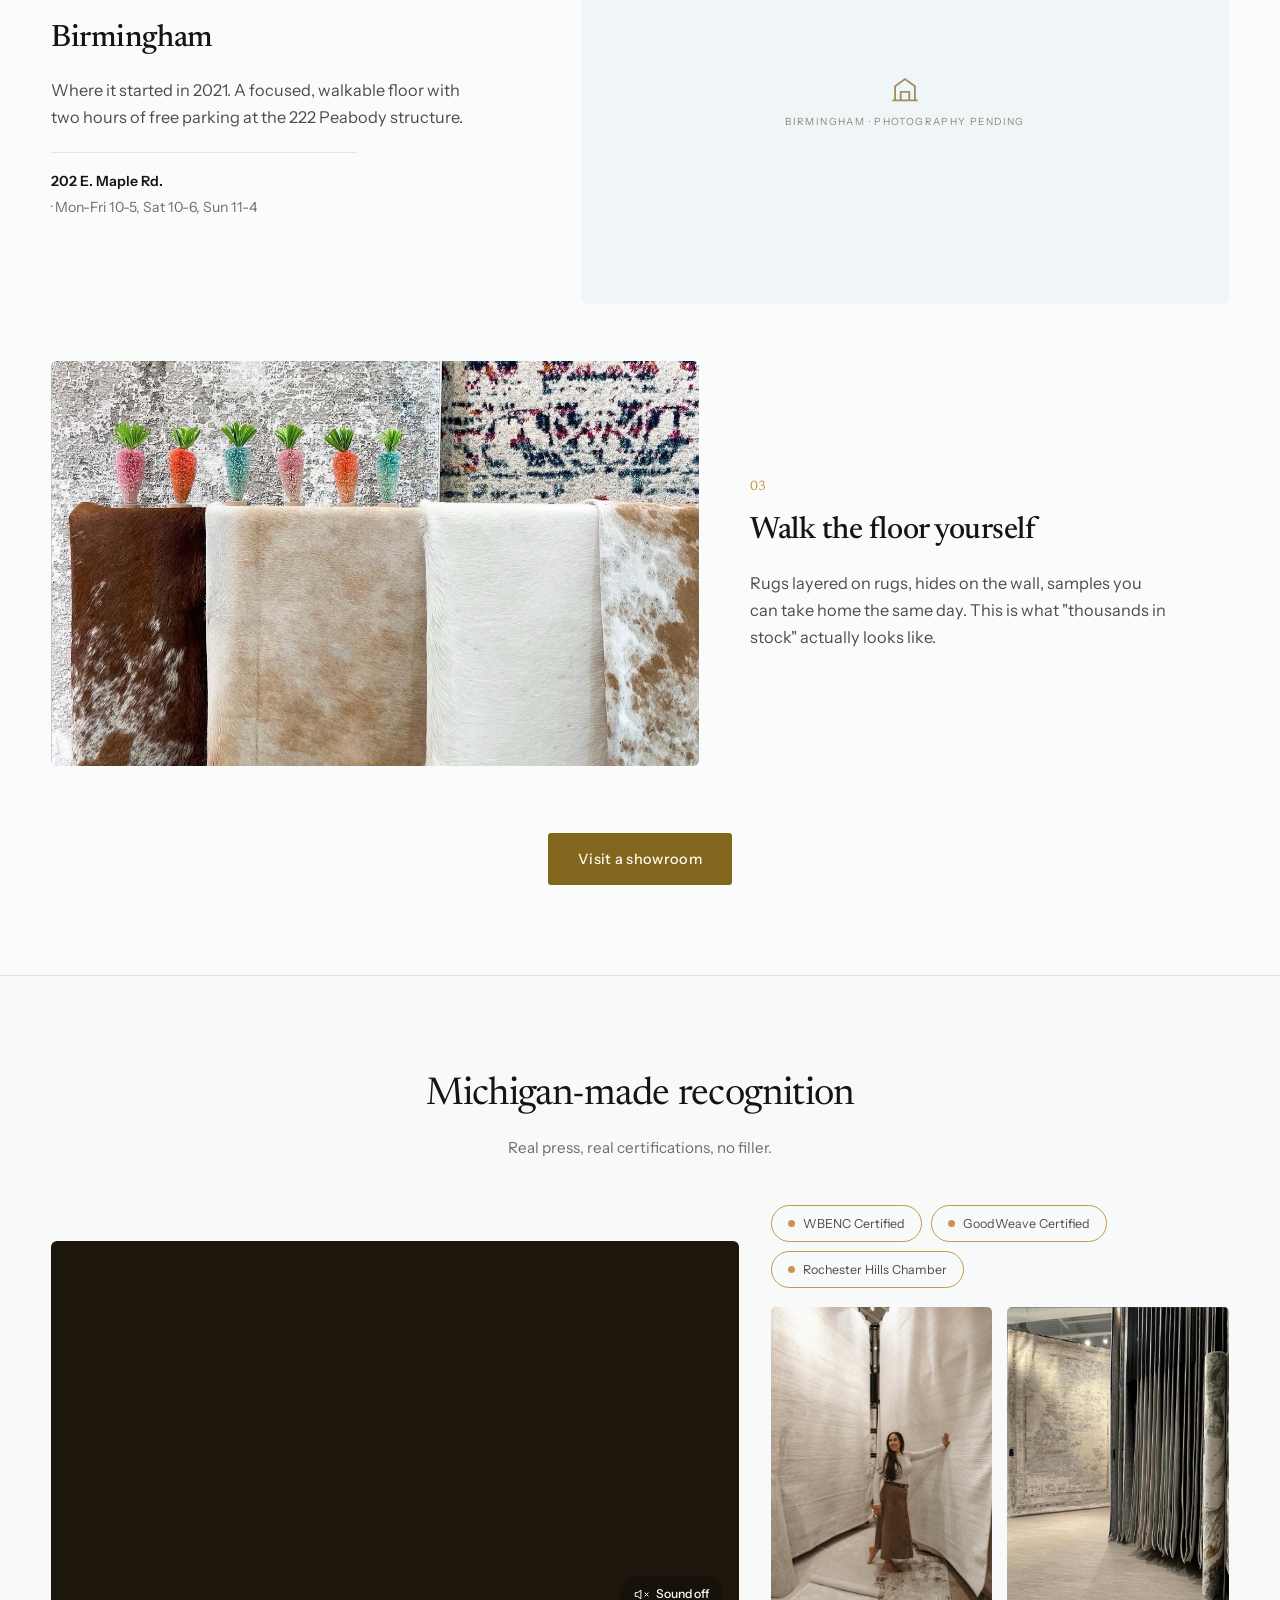
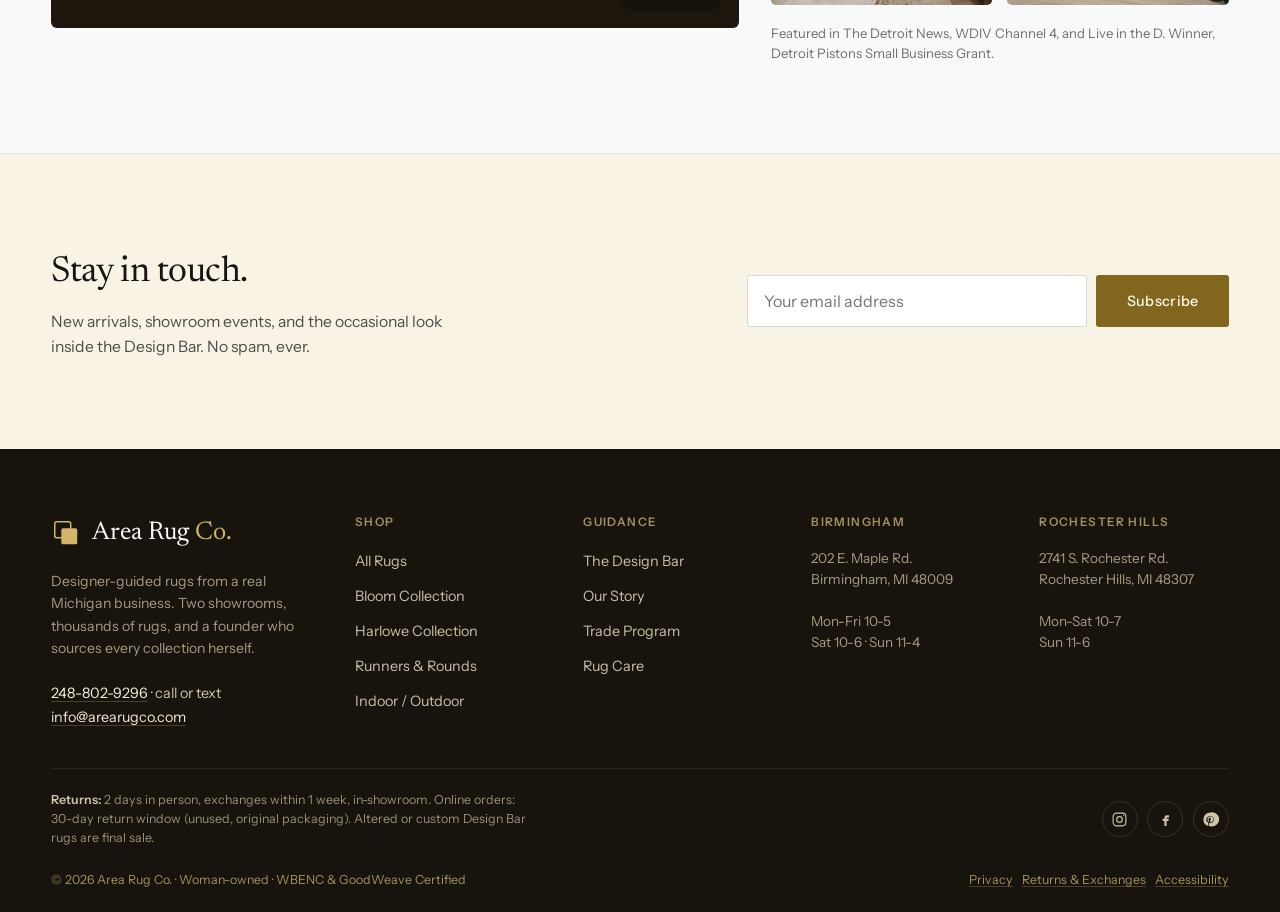
==== commit 4f12ed59: "Fix YouTube embed: layout overflow into badges/copy, and click-to-YouTube navigation Overlap: .recog" ====
--- a/index.html
+++ b/index.html
@@ -291,6 +291,7 @@
     <div class="recog-grid reveal">
       <div class="recog-video">
         <iframe id="recogYt" src="https://www.youtube.com/embed/i6D9Os6ALVM?autoplay=1&mute=1&loop=1&playlist=i6D9Os6ALVM&modestbranding=1&rel=0&enablejsapi=1" title="Area Rug Co. video feature" allow="autoplay; encrypted-media" allowfullscreen></iframe>
+        <button type="button" class="yt-cover" id="ytCover" aria-label="Play or pause video"></button>
         <button class="v-unmute" id="ytUnmute">
           <svg viewBox="0 0 24 24"><path d="M11 5L6 9H2v6h4l5 4V5z"/><path d="M23 9l-6 6M17 9l6 6"/></svg>
           <span class="t">Sound off</span>
@@ -451,15 +452,27 @@
 /* YouTube embed unmute (postMessage API, mirrors the native-video unmute pattern) */
 const ytFrame = document.getElementById('recogYt');
 const ytBtn = document.getElementById('ytUnmute');
+const ytCover = document.getElementById('ytCover');
 let ytMuted = true;
+let ytPlaying = true;
 if (ytFrame && ytBtn) {
-  ytBtn.addEventListener('click', () => {
+  ytBtn.addEventListener('click', (e) => {
+    e.stopPropagation();
     ytMuted = !ytMuted;
     ytFrame.contentWindow.postMessage(JSON.stringify({ event:'command', func: ytMuted ? 'mute' : 'unMute', args:[] }), '*');
     ytBtn.querySelector('.t').textContent = ytMuted ? 'Sound off' : 'Sound on';
     ytBtn.querySelector('svg').innerHTML = ytMuted
       ? '<path d="M11 5L6 9H2v6h4l5 4V5z"/><path d="M23 9l-6 6M17 9l6 6"/>'
       : '<path d="M11 5L6 9H2v6h4l5 4V5z"/><path d="M15.5 8.5a5 5 0 010 7M19 5a9 9 0 010 14"/>';
+  });
+}
+if (ytFrame && ytCover) {
+  /* Transparent overlay in front of the iframe (iframe has pointer-events:none) so a
+     click never lands on YouTube's own title-bar/logo link and navigates off-site.
+     Instead it toggles play/pause in place via the embed's postMessage API. */
+  ytCover.addEventListener('click', () => {
+    ytPlaying = !ytPlaying;
+    ytFrame.contentWindow.postMessage(JSON.stringify({ event:'command', func: ytPlaying ? 'playVideo' : 'pauseVideo', args:[] }), '*');
   });
 }
 
--- a/assets/site.css
+++ b/assets/site.css
@@ -459,11 +459,11 @@
 .recog-head{ text-align:center; max-width:56ch; margin-inline:auto; }
 .recog-head h2{ font-family:var(--serif); font-weight:400; font-size:clamp(1.9rem,3vw,2.5rem); letter-spacing:-.02em; }
 .recog-head p{ color:var(--ink-55); font-size:.95rem; margin-top:.6rem; }
-.recog-grid{ display:grid; grid-template-columns:1.2fr .8fr; gap:clamp(1.2rem,3vw,2rem); margin-top:clamp(2rem,4vw,2.8rem); align-items:stretch; }
-.recog-video{ position:relative; border-radius:6px; overflow:hidden; background:#1c160d; aspect-ratio:16/9; }
-.recog-video iframe{ position:absolute; inset:0; width:100%; height:100%; border:0; }
-.recog-video .v-unmute{ z-index:2; }
-.recog-video .yt-cover{ position:absolute; inset:0; z-index:1; cursor:pointer; background:transparent; }
+.recog-grid{ display:grid; grid-template-columns:1.2fr .8fr; gap:clamp(1.2rem,3vw,2rem); margin-top:clamp(2rem,4vw,2.8rem); align-items:center; }
+.recog-video{ position:relative; border-radius:6px; overflow:hidden; background:#1c160d; aspect-ratio:16/9; width:100%; min-width:0; align-self:center; }
+.recog-video iframe{ position:absolute; inset:0; width:100%; height:100%; border:0; pointer-events:none; }
+.recog-video .v-unmute{ z-index:3; }
+.recog-video .yt-cover{ position:absolute; inset:0; z-index:2; cursor:pointer; background:transparent; }
 .recog-side{ display:flex; flex-direction:column; gap:clamp(.8rem,1.6vw,1.2rem); }
 .recog-badges{ display:flex; flex-wrap:wrap; gap:.6rem; }
 .recog-media-row{ display:grid; grid-template-columns:1fr 1fr; gap:clamp(.6rem,1.2vw,1rem); flex:1; }
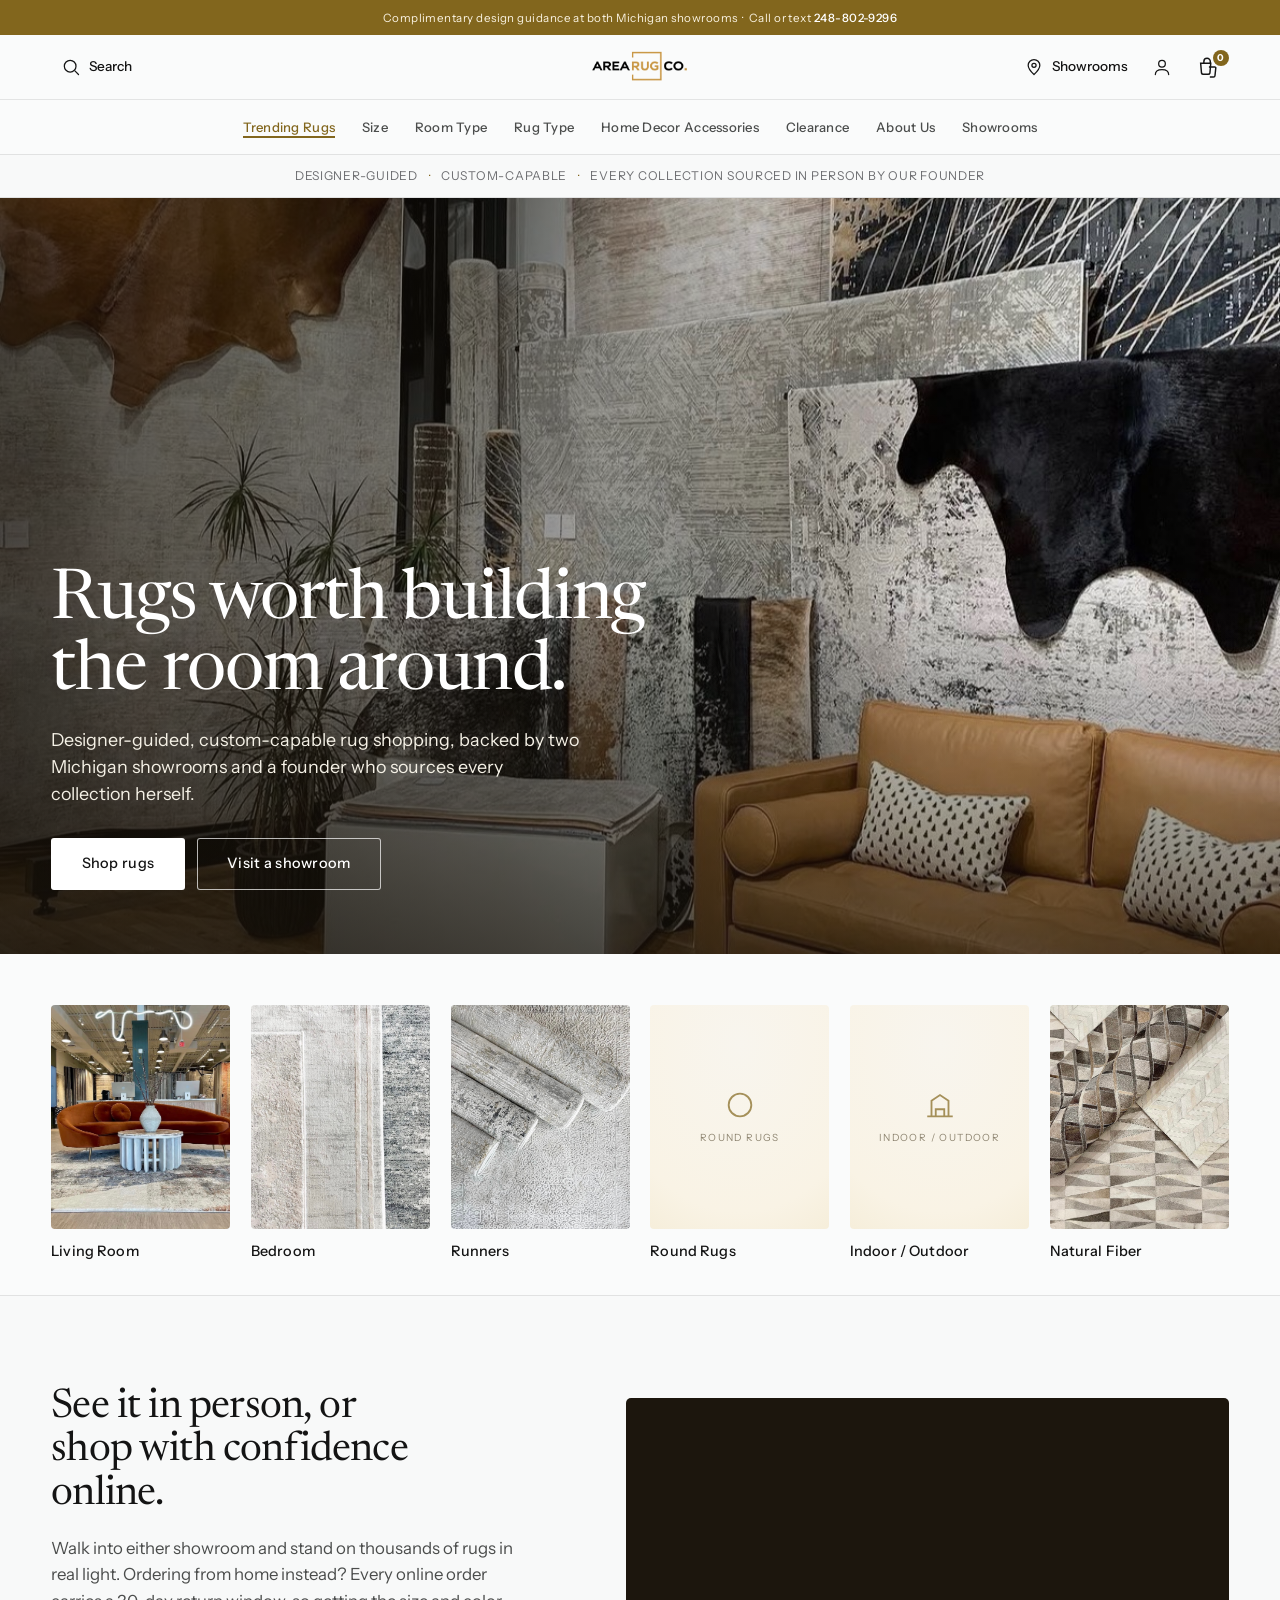
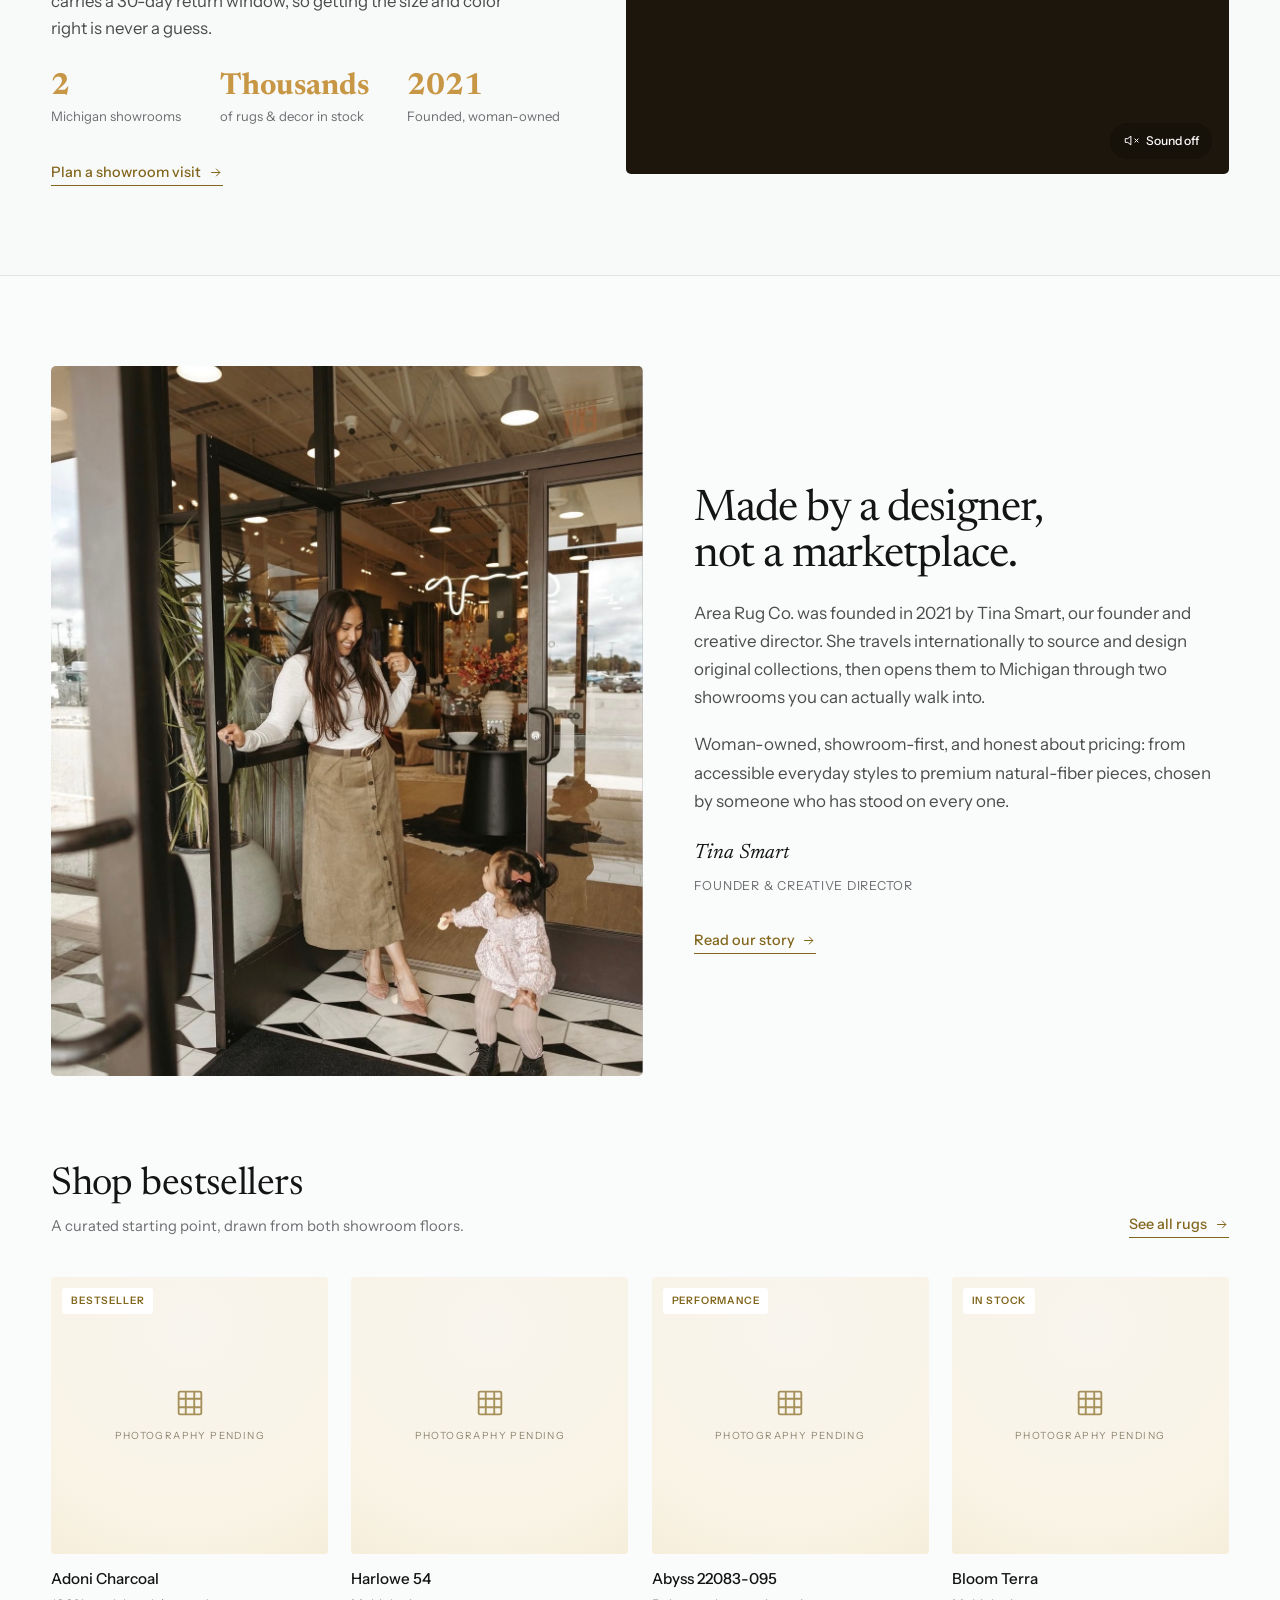
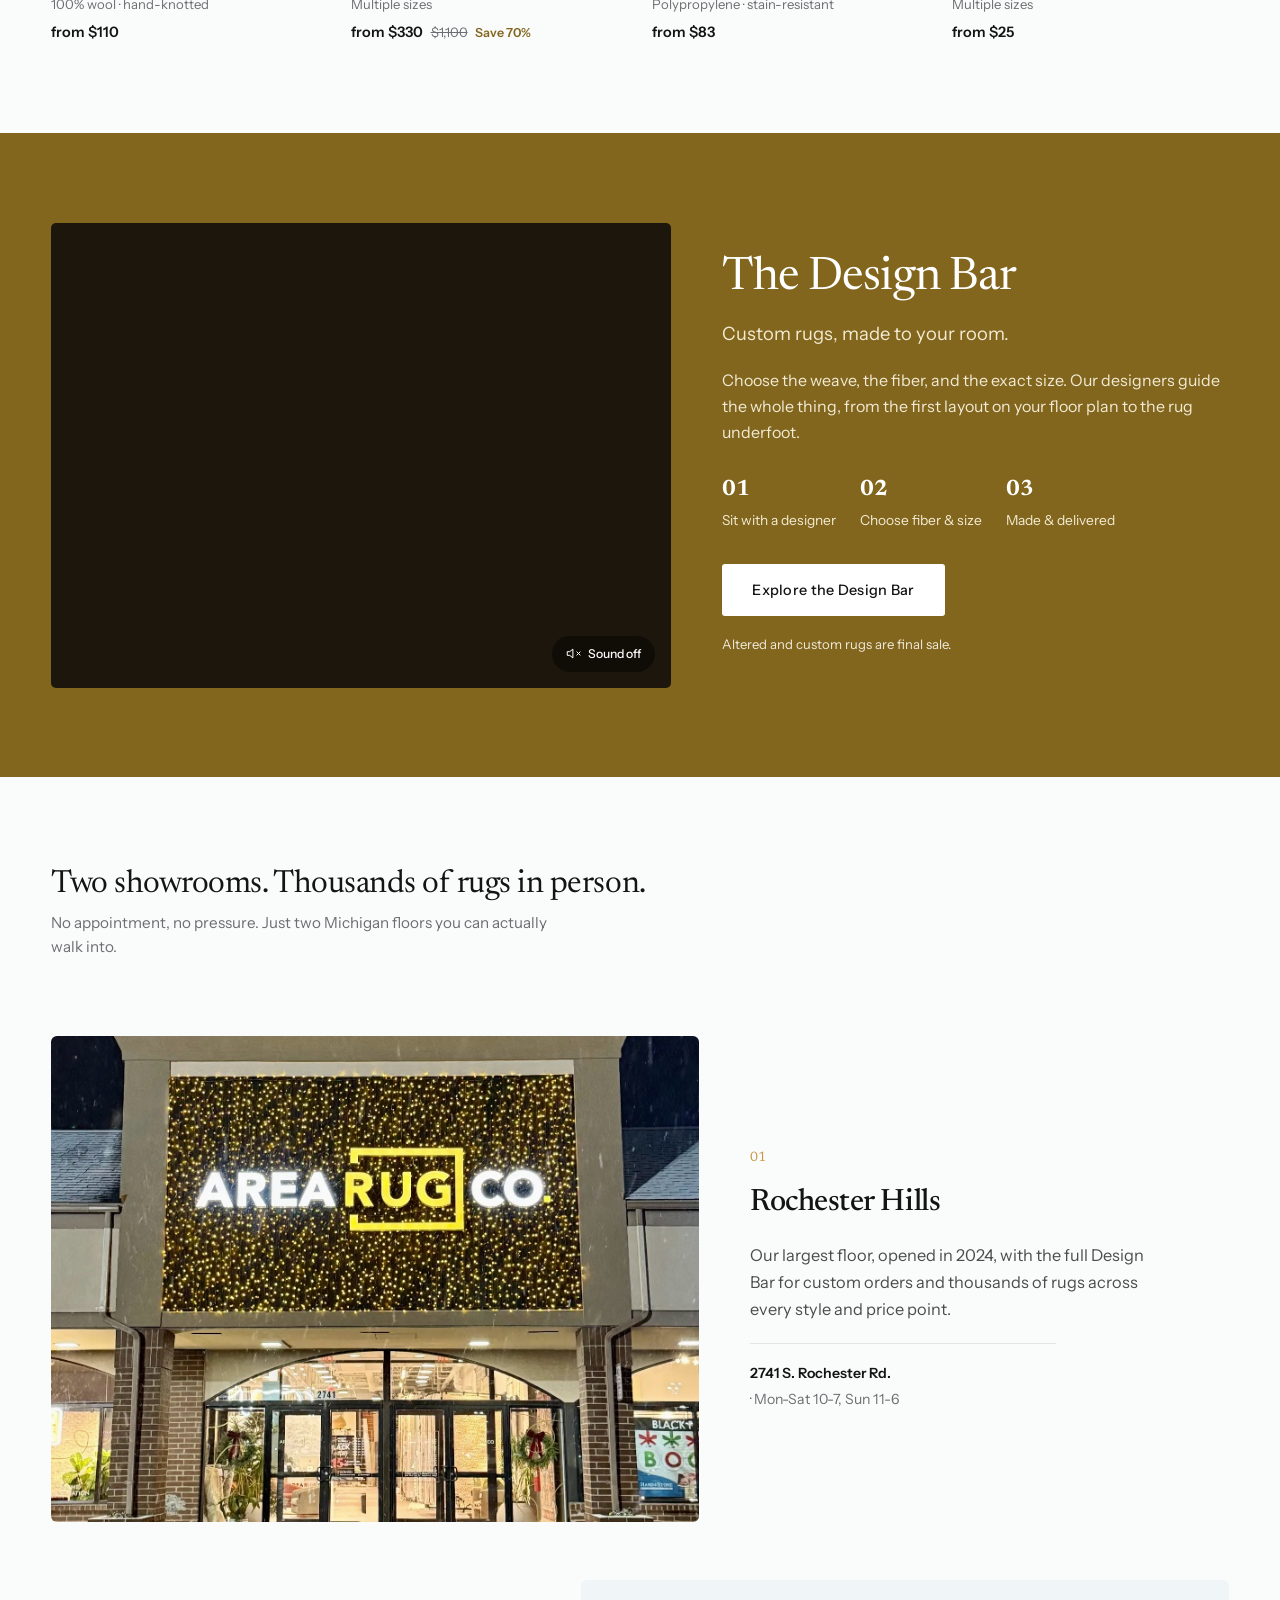
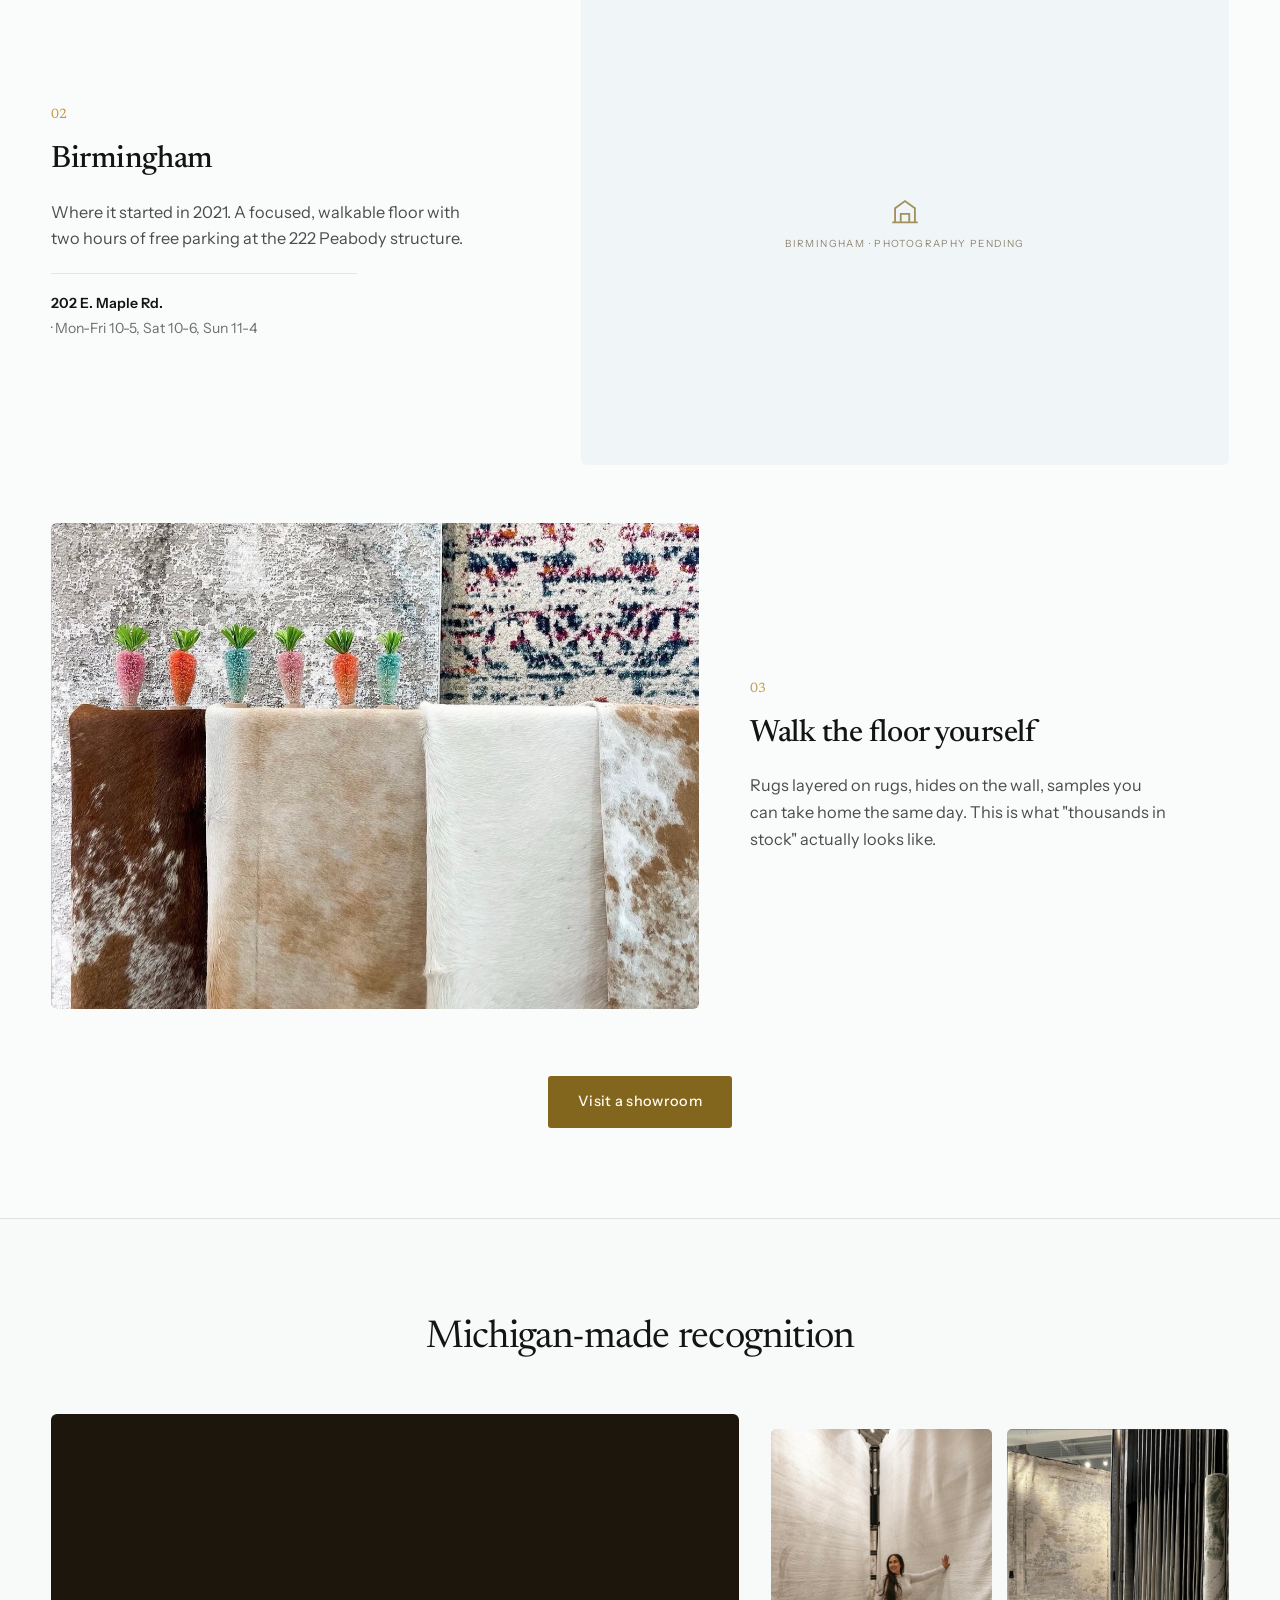
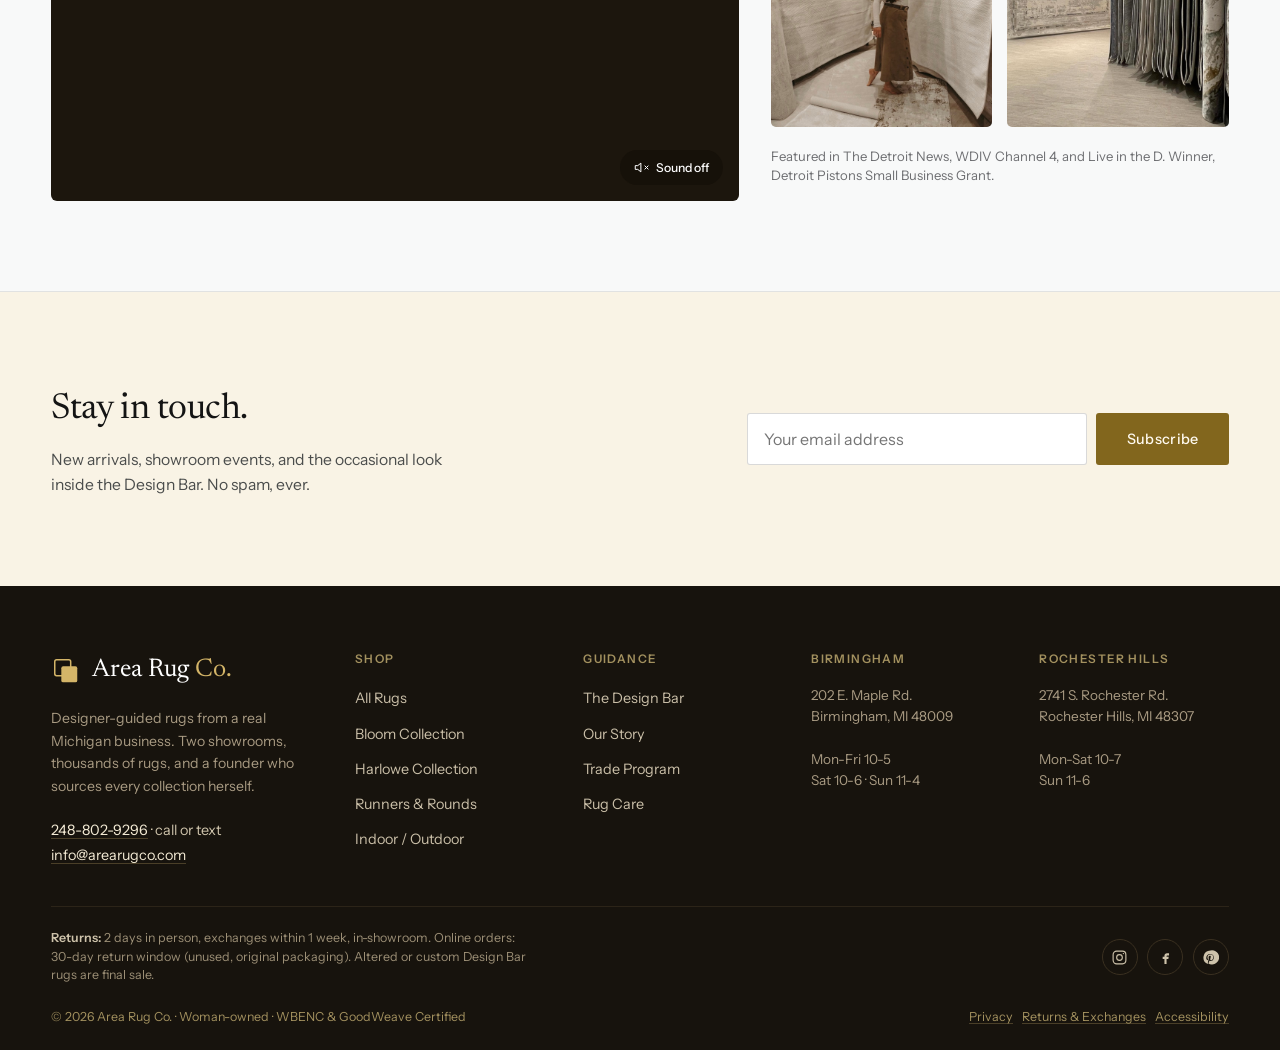
==== commit eb853e51: "Marco's round 3 feedback: copy cleanup, gallery, photo sizing, crop-fix pattern, video fixes Copy: r" ====
--- a/index.html
+++ b/index.html
@@ -286,11 +286,10 @@
   <div class="wrap sec">
     <div class="recog-head reveal">
       <h2>Michigan-made recognition</h2>
-      <p>Real press, real certifications, no filler.</p>
     </div>
     <div class="recog-grid reveal">
       <div class="recog-video">
-        <iframe id="recogYt" src="https://www.youtube.com/embed/i6D9Os6ALVM?autoplay=1&mute=1&loop=1&playlist=i6D9Os6ALVM&modestbranding=1&rel=0&enablejsapi=1" title="Area Rug Co. video feature" allow="autoplay; encrypted-media" allowfullscreen></iframe>
+        <iframe id="recogYt" src="https://www.youtube.com/embed/i6D9Os6ALVM?autoplay=1&mute=1&loop=1&playlist=i6D9Os6ALVM&modestbranding=1&rel=0&enablejsapi=1&cc_load_policy=0&iv_load_policy=3" title="Area Rug Co. video feature" allow="autoplay; encrypted-media" allowfullscreen></iframe>
         <button type="button" class="yt-cover" id="ytCover" aria-label="Play or pause video"></button>
         <button class="v-unmute" id="ytUnmute">
           <svg viewBox="0 0 24 24"><path d="M11 5L6 9H2v6h4l5 4V5z"/><path d="M23 9l-6 6M17 9l6 6"/></svg>
@@ -298,11 +297,6 @@
         </button>
       </div>
       <div class="recog-side">
-        <div class="recog-badges">
-          <span class="cert"><span class="dot"></span>WBENC Certified</span>
-          <span class="cert"><span class="dot"></span>GoodWeave Certified</span>
-          <span class="cert"><span class="dot"></span>Rochester Hills Chamber</span>
-        </div>
         <div class="recog-media-row">
           <div class="recog-photo"><img src="assets/img/founder-showroom.jpg" alt="Tina Smart among rolls of rugs and fabric in the showroom" /></div>
           <div class="recog-photo"><img src="assets/img/rows-hanging-rugs.jpg" alt="Rows of hanging rugs in the showroom" /></div>
@@ -455,6 +449,13 @@
 const ytCover = document.getElementById('ytCover');
 let ytMuted = true;
 let ytPlaying = true;
+if (ytFrame) {
+  /* cc_load_policy=0 alone doesn't always suppress captions this video has forced on;
+     explicitly unload the captions module once the player has initialized, and again
+     shortly after (autoplay/loop can re-trigger it on the first loop restart). */
+  const ytHideCaptions = () => ytFrame.contentWindow.postMessage(JSON.stringify({ event:'command', func:'unloadModule', args:['captions'] }), '*');
+  ytFrame.addEventListener('load', () => { setTimeout(ytHideCaptions, 800); setTimeout(ytHideCaptions, 2500); });
+}
 if (ytFrame && ytBtn) {
   ytBtn.addEventListener('click', (e) => {
     e.stopPropagation();
--- a/assets/site.css
+++ b/assets/site.css
@@ -16,7 +16,7 @@
   --accent-deep: #4d3d1569;
   --accent-tint: #f9f3e5;        /* pale gold wash */
   --accent-tint-2:#f2e8ce;
-  --gold-light: #c89745;         /* sampled directly from the real logo file (2.6:1 on white — decorative only): badge outlines, icons, large display numbers, rug-fill icon color — never small text or button fills */
+  --gold-light: #c89745;         /* sampled directly from the real logo file (2.6:1 on white, decorative only): badge outlines, icons, large display numbers, rug-fill icon color, never small text or button fills */
 
   --ink: #141414;
   --ink-80: #141414cc;
@@ -367,7 +367,7 @@
 /* ============================================================
    Logo lockup (replaces text wordmark)
    ============================================================ */
-.wordmark-logo{ height:26px; width:auto; display:block; }
+.wordmark-logo{ height:34px; width:auto; display:block; }
 @media (max-width:720px){ .wordmark-logo{ height:22px; } }
 
 /* ============================================================
@@ -384,7 +384,7 @@
 }
 
 /* ============================================================
-   Expanded primary nav (8 items) — desktop
+   Expanded primary nav (8 items), desktop
    ============================================================ */
 .primary-nav ul{ gap:clamp(1rem,2.1vw,2.1rem); }
 .primary-nav a{ font-size:.82rem; white-space:nowrap; }
@@ -429,7 +429,7 @@
 .enjoy-card p{ font-size:.85rem; color:var(--ink-55); margin-top:.3rem; line-height:1.5; }
 
 /* ============================================================
-   Homepage — showroom section (editorial / stacked pattern)
+   Homepage: showroom section (editorial / stacked pattern)
    ============================================================ */
 .showroom-editorial{ }
 .se-intro{ max-width:60ch; margin-bottom:clamp(2rem,4vw,3rem); }
@@ -439,7 +439,7 @@
 .se-row{ display:grid; grid-template-columns:1.15fr .85fr; gap:clamp(1.5rem,4vw,4rem); align-items:center; padding:clamp(1.2rem,2.4vw,1.8rem) 0; }
 .se-row.rev{ grid-template-columns:.85fr 1.15fr; }
 .se-row.rev .se-media{ order:2; }
-.se-media{ border-radius:6px; overflow:hidden; aspect-ratio:16/10; background:var(--panel); }
+.se-media{ border-radius:6px; overflow:hidden; aspect-ratio:4/3; background:var(--panel); }
 .se-media img{ width:100%; height:100%; object-fit:cover; }
 .se-copy .num{ font-family:var(--serif); font-size:.85rem; color:var(--gold-light); }
 .se-copy h3{ font-family:var(--serif); font-weight:500; font-size:clamp(1.5rem,2.4vw,2rem); margin-top:.5rem; letter-spacing:-.015em; }
@@ -453,7 +453,7 @@
 }
 
 /* ============================================================
-   Homepage — Michigan-made recognition (visual-first)
+   Homepage: Michigan-made recognition (visual-first)
    ============================================================ */
 .recognition{ background:var(--paper); border-block:1px solid var(--rule); }
 .recog-head{ text-align:center; max-width:56ch; margin-inline:auto; }
@@ -472,41 +472,41 @@
 @media (max-width:1000px){ .recog-grid{ grid-template-columns:1fr; } }
 
 /* ============================================================
-   Showrooms — visit steps with image
-   ============================================================ */
-.visit-step .visit-media{ width:100%; aspect-ratio:4/3; border-radius:6px; overflow:hidden; background:var(--panel); margin-bottom:.9rem; }
+   Showrooms: visit steps with image
+   ============================================================ */
+.visit-step .visit-media{ width:100%; aspect-ratio:1/1; border-radius:6px; overflow:hidden; background:var(--panel); margin-bottom:.9rem; }
 .visit-step .visit-media img{ width:100%; height:100%; object-fit:cover; }
 .visit-step .visit-icon{ position:relative; margin-top:-38px; margin-inline:auto; background:var(--bg); box-shadow:0 0 0 4px var(--bg); }
 @media (max-width:1000px){
-  .visit-step .visit-media{ grid-row:1; grid-column:1/-1; margin-bottom:.6rem; aspect-ratio:16/9; }
+  .visit-step .visit-media{ grid-row:1; grid-column:1/-1; margin-bottom:.6rem; aspect-ratio:4/3; }
   .visit-step .visit-icon{ margin-top:0; grid-row:2; }
   .visit-step h3{ grid-row:2; }
   .visit-step .visit-num{ grid-row:2; }
 }
 
 /* ============================================================
-   Showrooms — two-showroom gallery pattern (editorial, large-format)
+   Showrooms: two-showroom gallery pattern (editorial, large-format)
    ============================================================ */
 .showroom-gallery{}
 .sg-head{ max-width:60ch; }
 .sg-head h2{ font-family:var(--serif); font-weight:400; font-size:var(--fs-heading); letter-spacing:-.015em; }
 .sg-head p{ color:var(--ink-55); font-size:.95rem; margin-top:.6rem; }
-.sg-feature{ position:relative; border-radius:6px; overflow:hidden; aspect-ratio:21/9; margin-top:clamp(1.6rem,3vw,2.4rem); background:var(--panel); }
+.sg-feature{ position:relative; border-radius:6px; overflow:hidden; aspect-ratio:4/3; margin-top:clamp(1.6rem,3vw,2.4rem); background:var(--panel); }
 .sg-feature img{ width:100%; height:100%; object-fit:cover; }
 .sg-feature .sg-caption{ position:absolute; left:0; right:0; bottom:0; padding:clamp(1.2rem,3vw,2rem); background:linear-gradient(0deg, rgba(20,16,9,.72) 0%, rgba(20,16,9,0) 70%); color:#fff; }
 .sg-feature .sg-caption .since{ font-size:.72rem; letter-spacing:.12em; text-transform:uppercase; color:var(--gold-light); }
 .sg-feature .sg-caption h3{ font-family:var(--serif); font-weight:400; font-size:clamp(1.5rem,2.6vw,2.1rem); margin-top:.3rem; }
 .sg-strip{ display:grid; grid-template-columns:repeat(3,1fr); gap:clamp(.7rem,1.4vw,1.1rem); margin-top:clamp(.7rem,1.4vw,1.1rem); }
-.sg-strip-cell{ border-radius:5px; overflow:hidden; aspect-ratio:4/3; background:var(--panel); }
+.sg-strip-cell{ border-radius:5px; overflow:hidden; aspect-ratio:1/1; background:var(--panel); }
 .sg-strip-cell img{ width:100%; height:100%; object-fit:cover; }
 .sg-info-row{ display:flex; justify-content:space-between; align-items:flex-end; margin-top:clamp(1.5rem,3vw,2.2rem); gap:1.5rem; flex-wrap:wrap; }
 .sg-info{ font-size:.9rem; color:var(--ink-70); }
 .sg-info b{ color:var(--ink); }
 
 /* ============================================================
-   About Us — timeline photo
-   ============================================================ */
-.timeline-with-photo{ display:grid; grid-template-columns:1fr 260px; gap:clamp(2rem,4vw,3.5rem); align-items:start; }
+   About Us: timeline photo
+   ============================================================ */
+.timeline-with-photo{ display:grid; grid-template-columns:1fr 440px; gap:clamp(2rem,4vw,3.5rem); align-items:start; }
 .tl-photos{ display:flex; flex-direction:column; gap:1.2rem; position:sticky; top:calc(var(--nav-h) + 1.5rem); }
 .tl-photo{ border-radius:5px; overflow:hidden; aspect-ratio:4/5; background:var(--panel); }
 .tl-photo img{ width:100%; height:100%; object-fit:cover; }
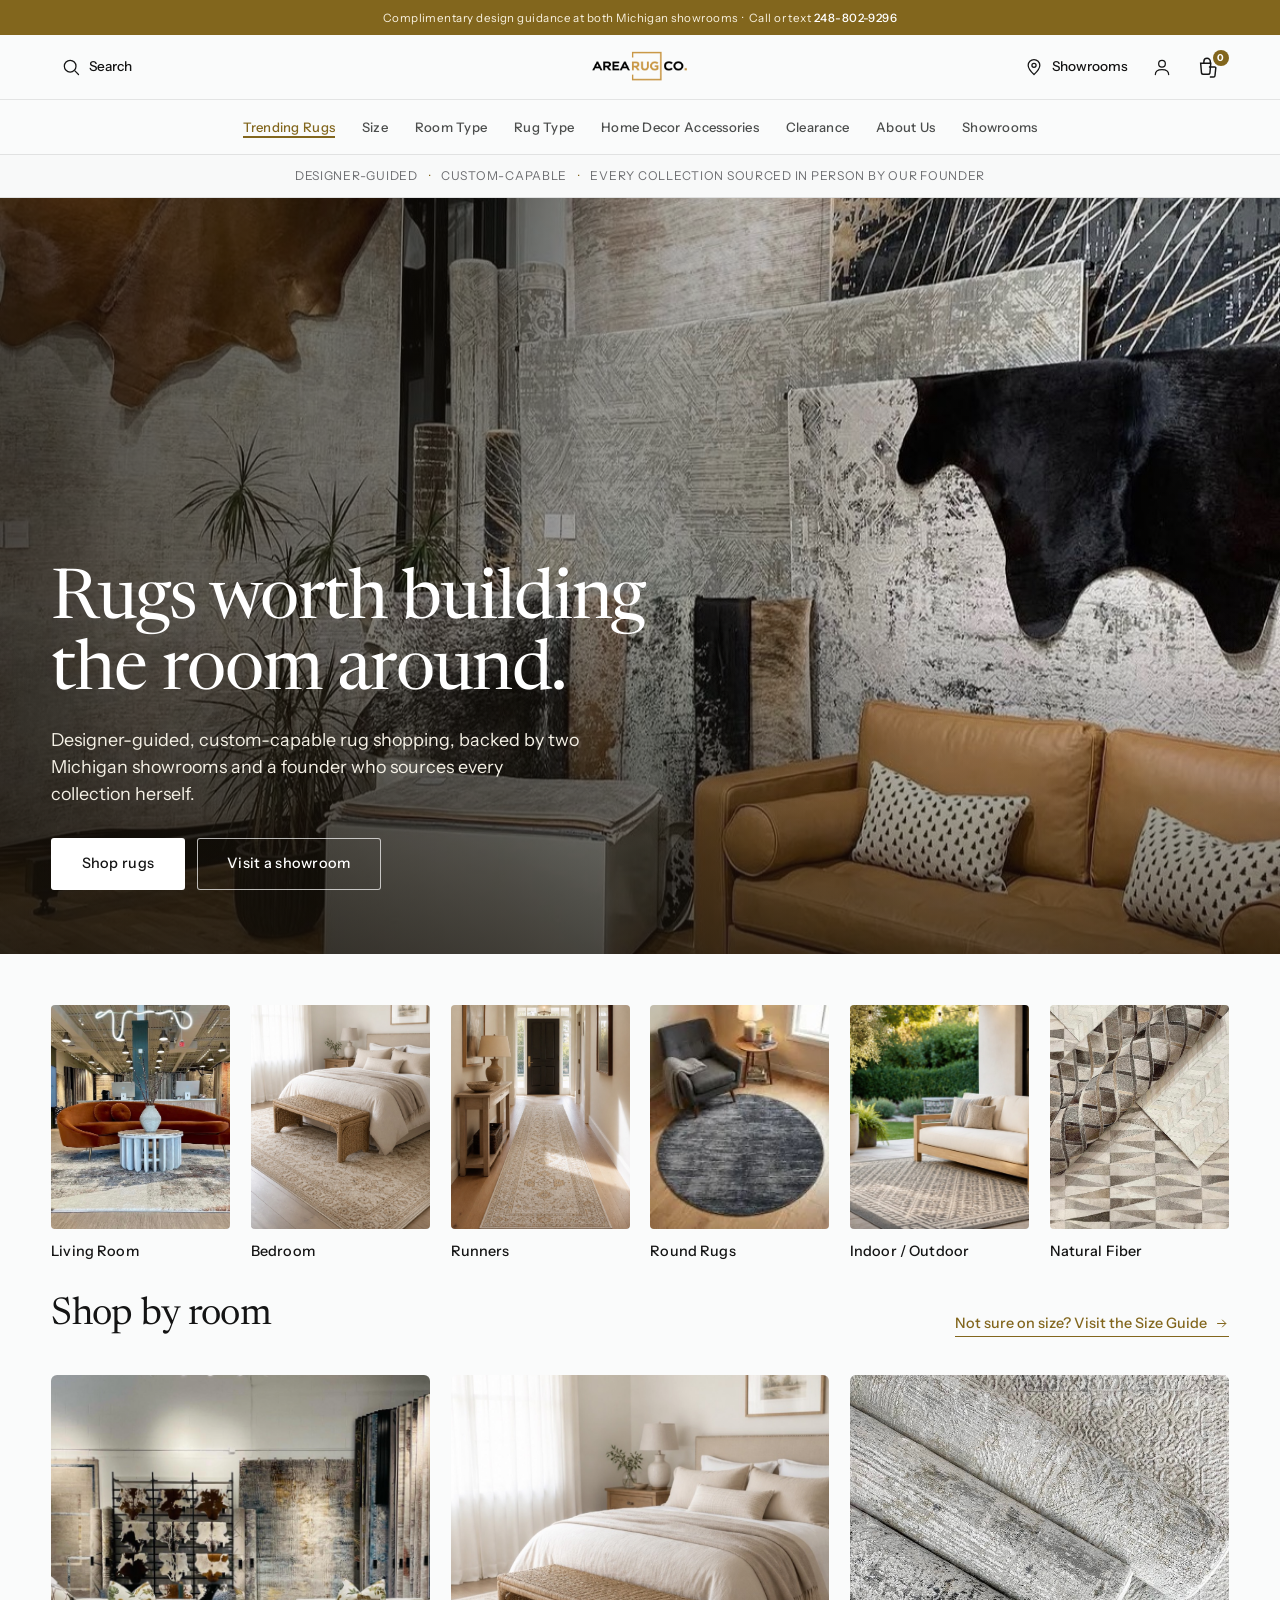
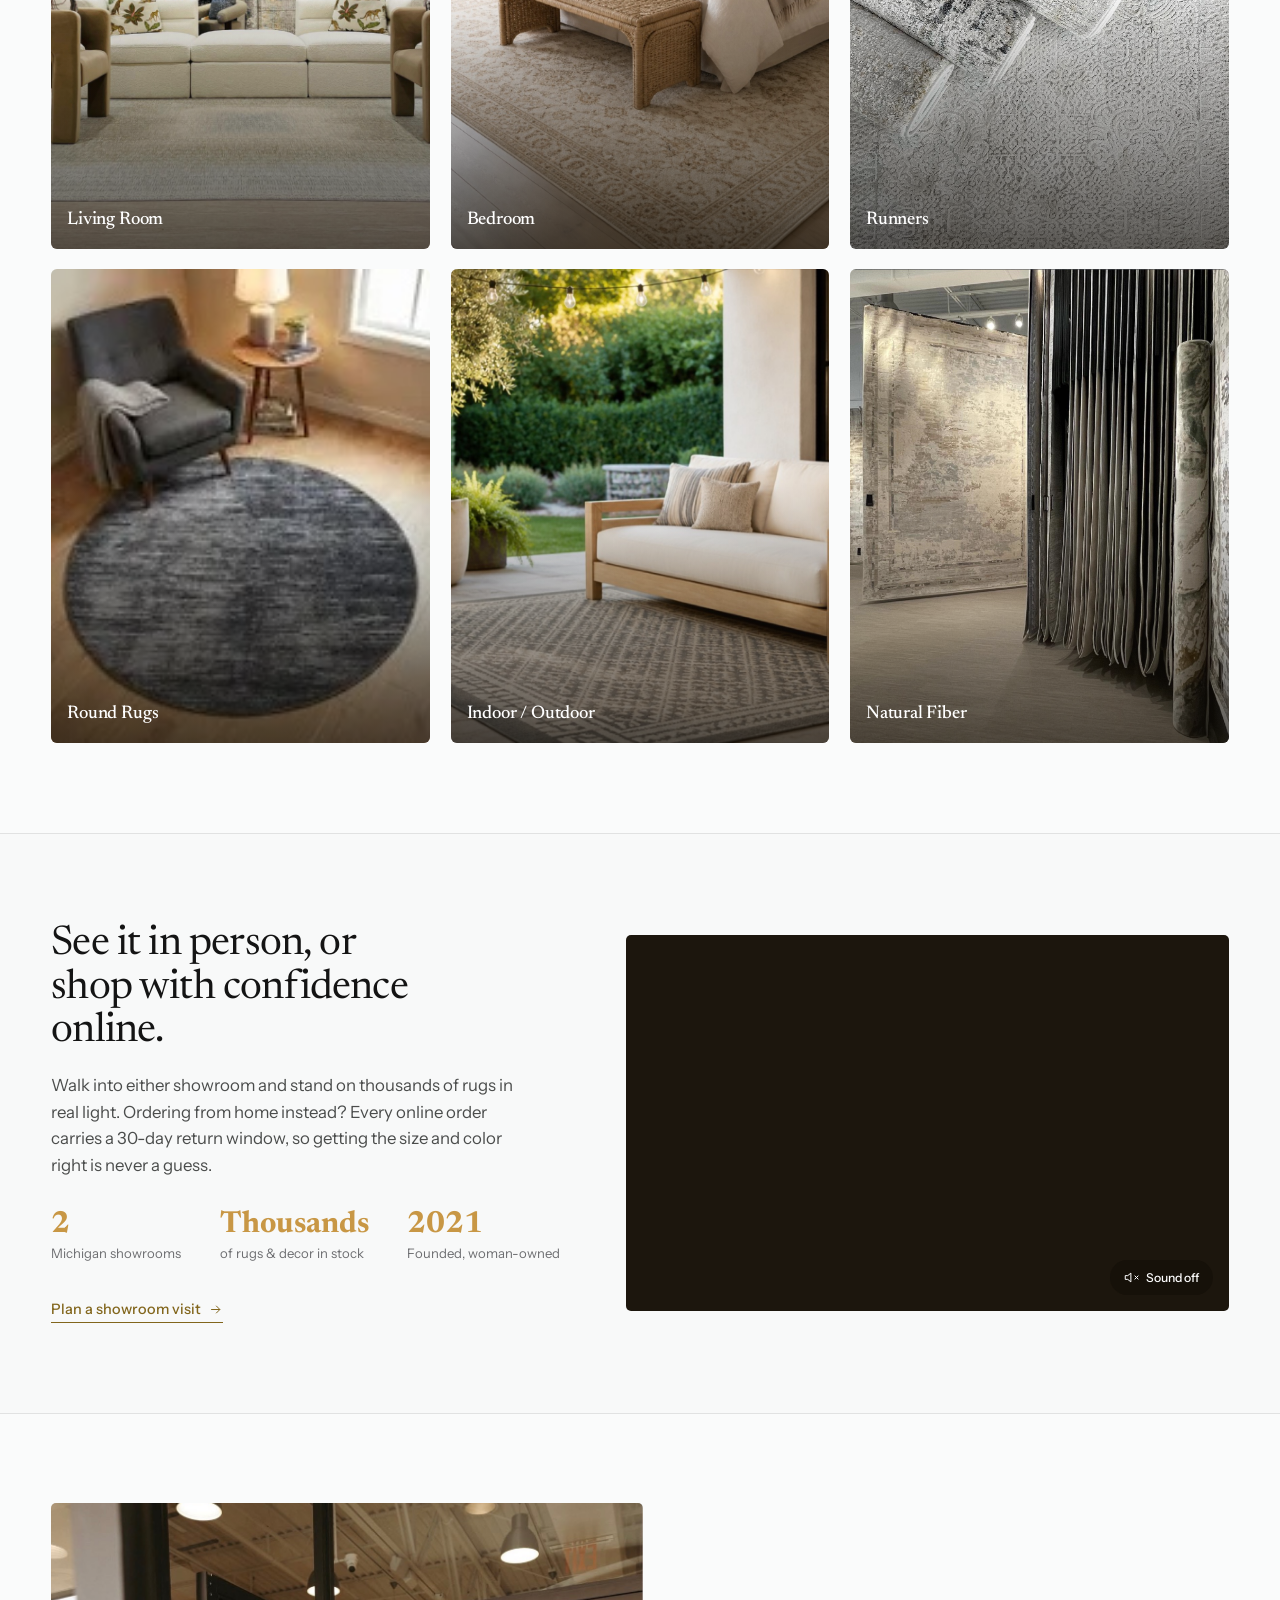
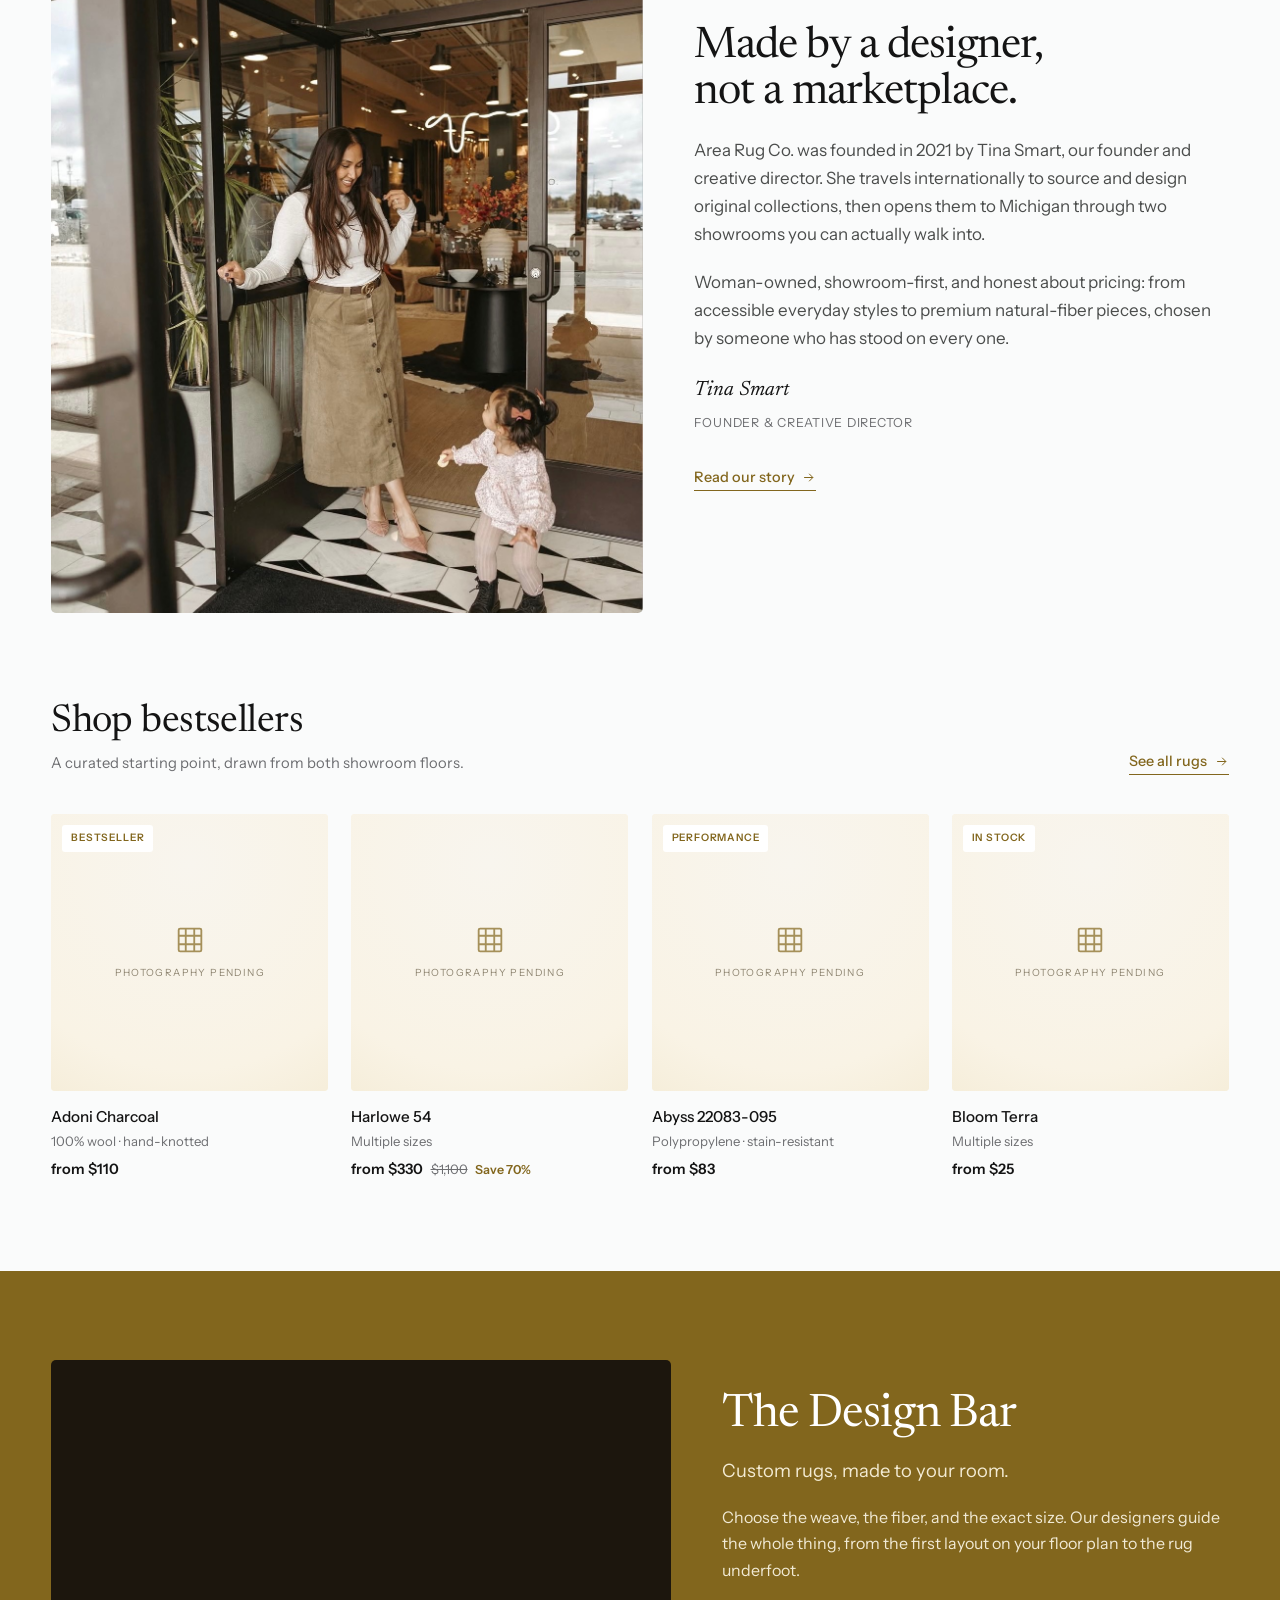
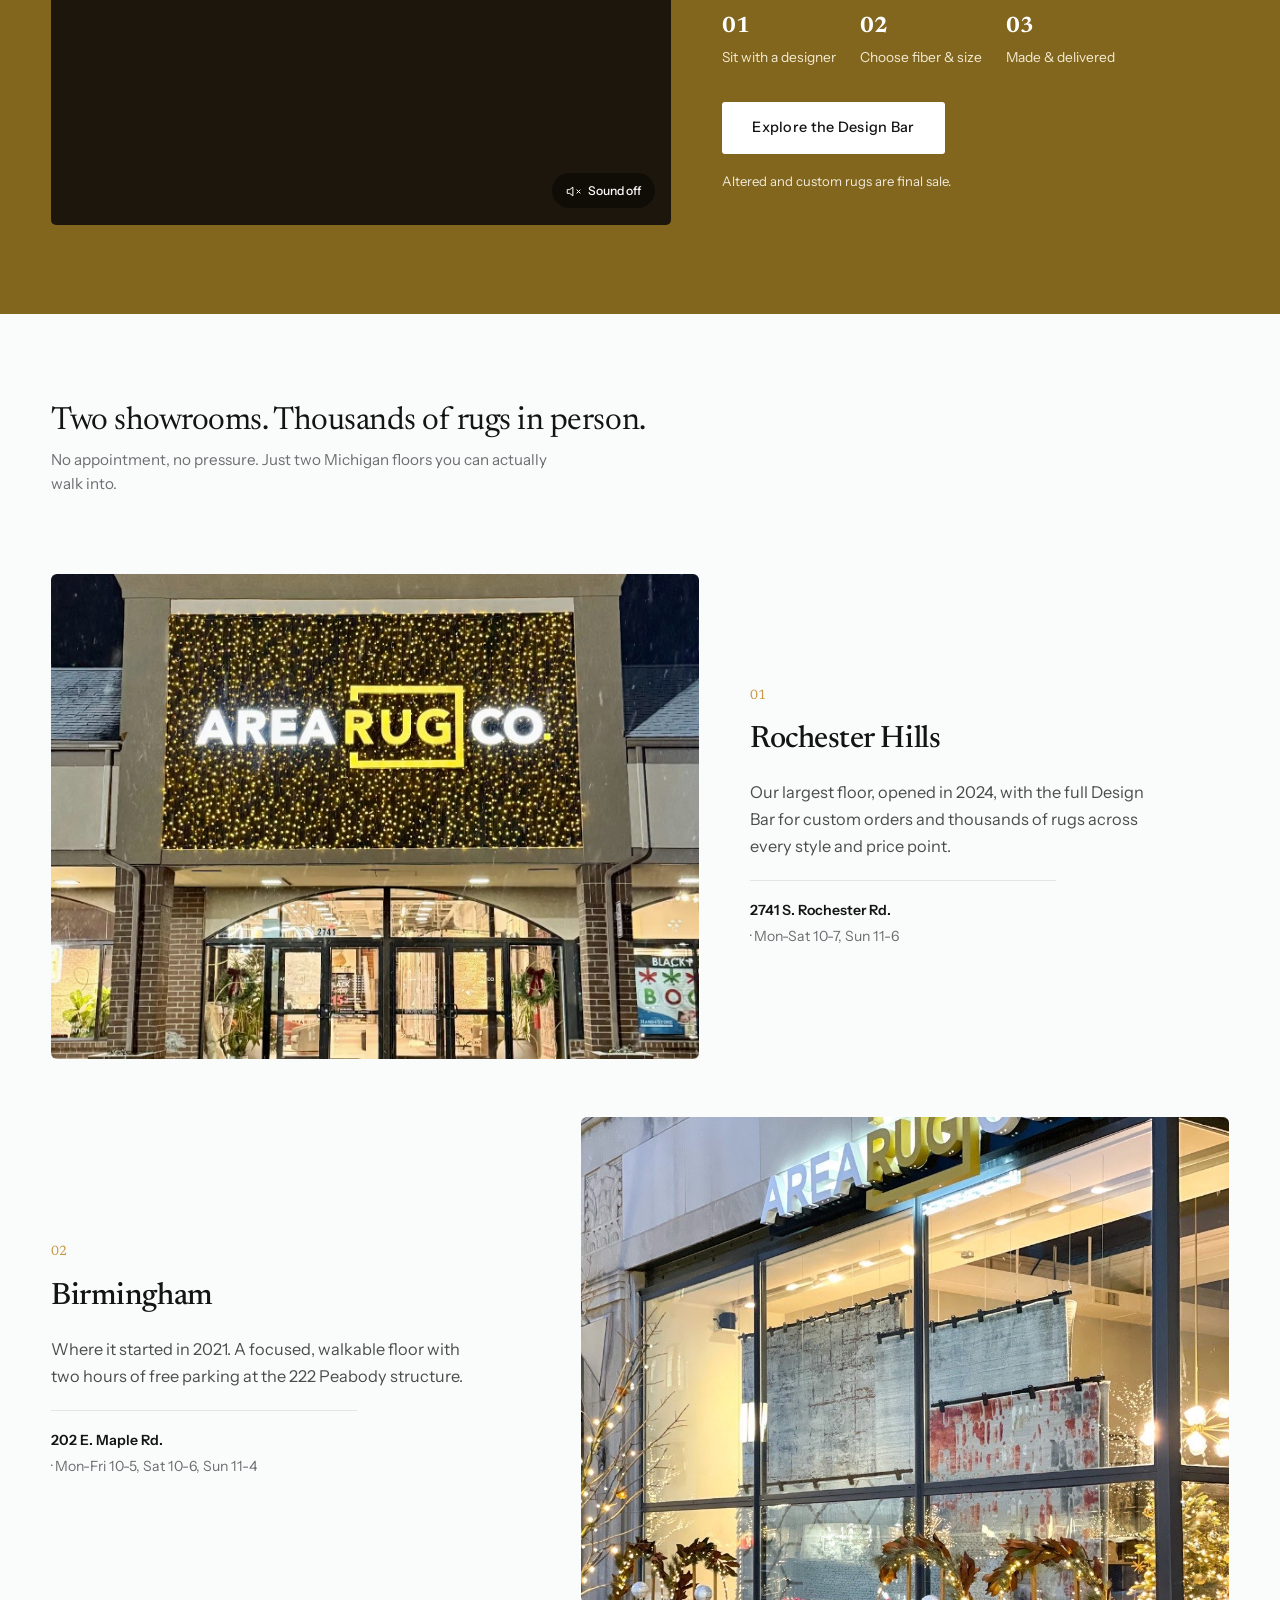
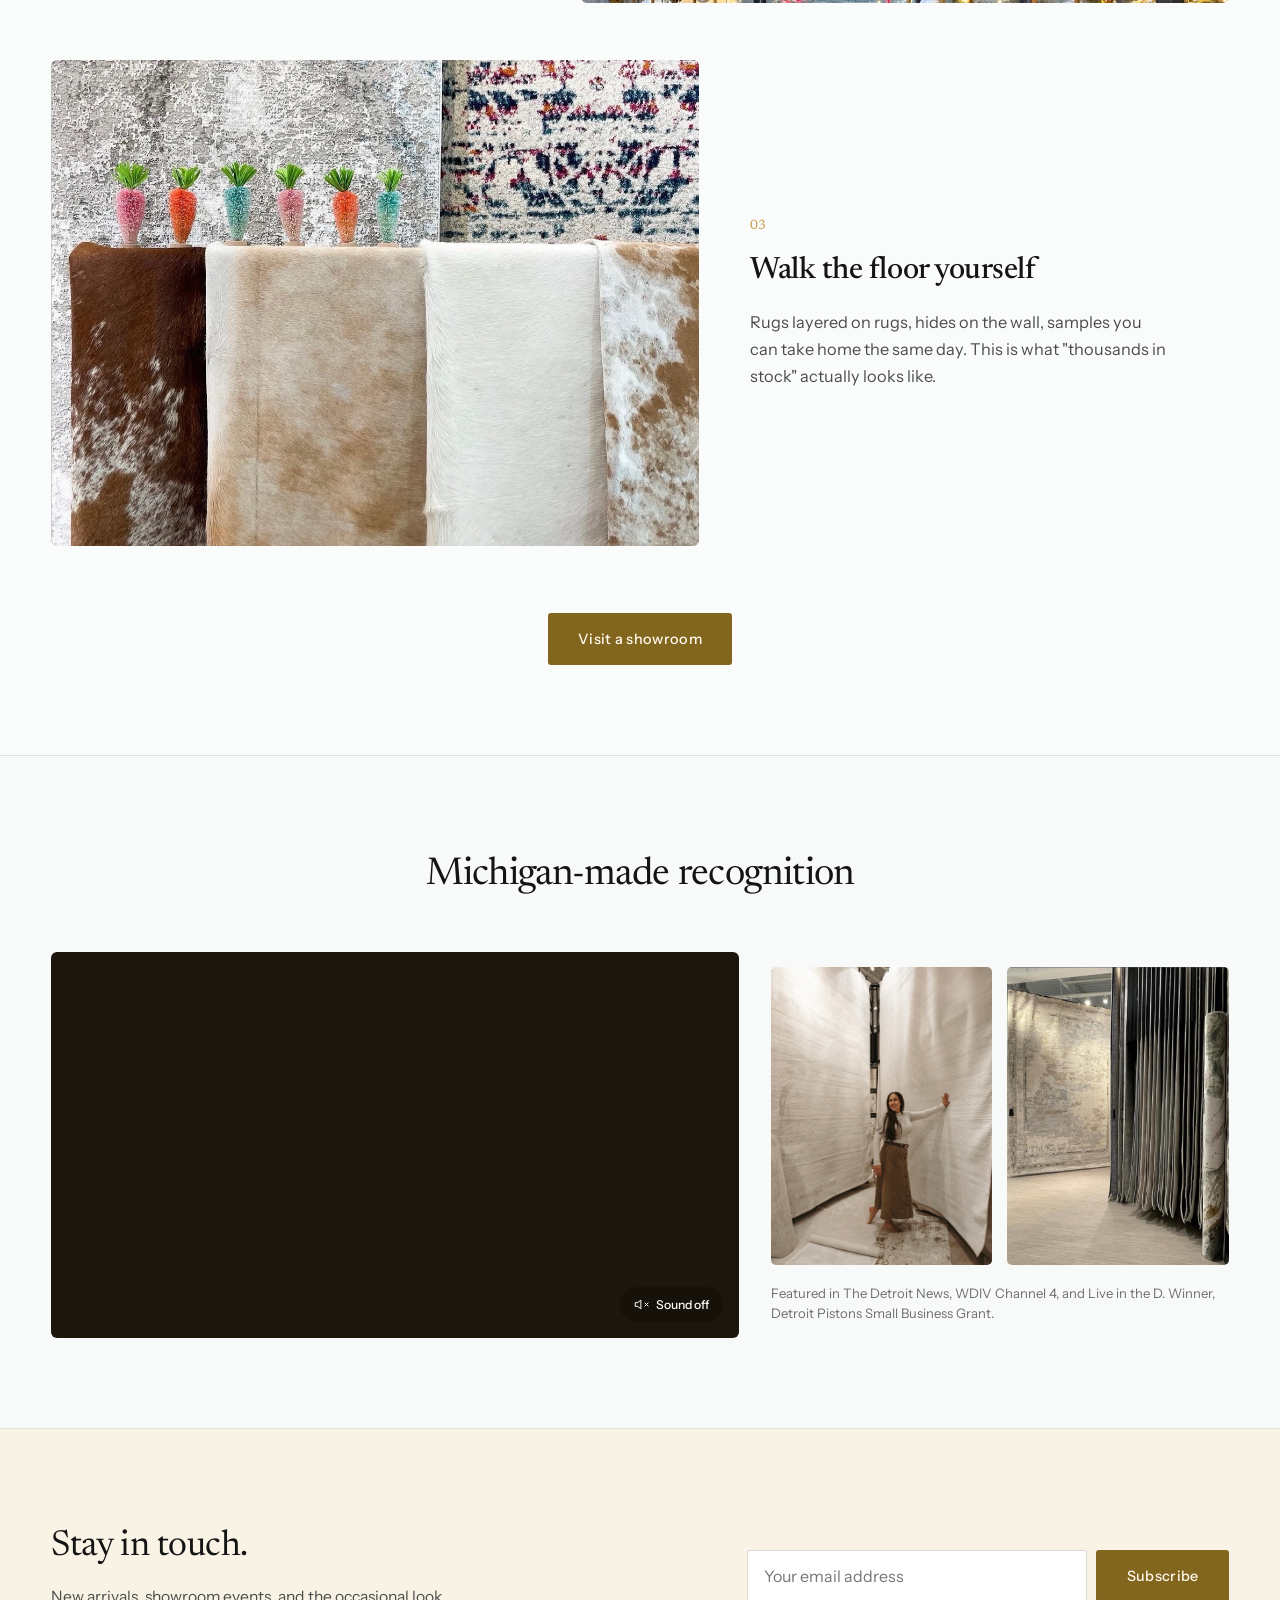
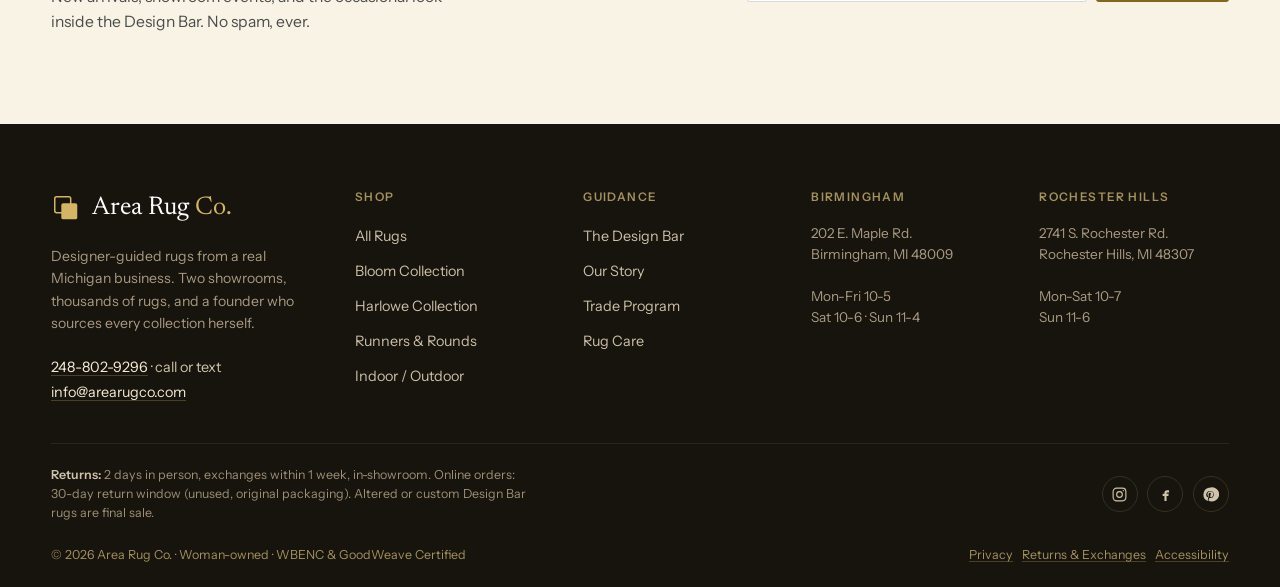
==== commit 3516eab3: "Marco's round 4: real photography for Why You'll Enjoy, PDP gallery, category tiles, new Shop by Roo" ====
--- a/index.html
+++ b/index.html
@@ -93,24 +93,64 @@
       <div class="cat-name">Living Room<span class="arrow">→</span></div>
     </a>
     <a class="cat" href="product.html">
-      <div class="cat-thumb"><img src="assets/img/rug-bedroom.jpg" alt="Soft, low-pile rug in calm neutral tones" /></div>
+      <div class="cat-thumb"><img src="assets/img/cat-bedroom.jpg" alt="A patterned rug at the foot of a bed" /></div>
       <div class="cat-name">Bedroom<span class="arrow">→</span></div>
     </a>
     <a class="cat" href="product.html">
-      <div class="cat-thumb"><img src="assets/img/rug-runners.jpg" alt="Rolled runner rugs in neutral tones" /></div>
+      <div class="cat-thumb"><img src="assets/img/cat-runners.jpg" alt="A runner rug in an entry hallway" /></div>
       <div class="cat-name">Runners<span class="arrow">→</span></div>
     </a>
     <a class="cat" href="product.html">
-      <div class="cat-thumb ph"><svg viewBox="0 0 24 24"><circle cx="12" cy="12" r="8"/></svg><span class="ph-lbl">Round rugs</span></div>
+      <div class="cat-thumb"><img src="assets/img/cat-round.jpg" alt="A round patterned rug in a reading nook" /></div>
       <div class="cat-name">Round Rugs<span class="arrow">→</span></div>
     </a>
     <a class="cat" href="product.html">
-      <div class="cat-thumb ph"><svg viewBox="0 0 24 24"><path d="M3 20h18M6 20V9l6-4 6 4v11"/><path d="M9 20v-5h6v5"/></svg><span class="ph-lbl">Indoor / Outdoor</span></div>
+      <div class="cat-thumb"><img src="assets/img/cat-outdoor.jpg" alt="An outdoor patio rug beneath a teak sofa" /></div>
       <div class="cat-name">Indoor / Outdoor<span class="arrow">→</span></div>
     </a>
     <a class="cat" href="product.html">
       <div class="cat-thumb"><img src="assets/img/rug-natural.jpg" alt="Textured natural-fiber rugs layered together" /></div>
       <div class="cat-name">Natural Fiber<span class="arrow">→</span></div>
+    </a>
+  </div>
+</section>
+
+<!-- ===================== SHOP BY ROOM ===================== -->
+<section class="sec wrap" style="padding-top:0;">
+  <div class="sec-head reveal">
+    <div><h2 class="serif">Shop by room</h2></div>
+    <a href="product.html" class="link-underline">Not sure on size? Visit the Size Guide <svg viewBox="0 0 24 24"><path d="M5 12h14M13 6l6 6-6 6"/></svg></a>
+  </div>
+  <div class="sbr-grid reveal">
+    <a class="sbr-tile" href="product.html">
+      <img src="assets/img/room-two-sofas.jpg" alt="A rug grounding a living room between two facing sofas" />
+      <div class="sbr-scrim"></div>
+      <div class="sbr-label">Living Room</div>
+    </a>
+    <a class="sbr-tile" href="product.html">
+      <img src="assets/img/cat-bedroom.jpg" alt="A patterned rug at the foot of a bed" />
+      <div class="sbr-scrim"></div>
+      <div class="sbr-label">Bedroom</div>
+    </a>
+    <a class="sbr-tile" href="product.html">
+      <img src="assets/img/rug-runners.jpg" alt="Rolled runner rugs in neutral tones" />
+      <div class="sbr-scrim"></div>
+      <div class="sbr-label">Runners</div>
+    </a>
+    <a class="sbr-tile" href="product.html">
+      <img src="assets/img/cat-round.jpg" alt="A round patterned rug in a reading nook" />
+      <div class="sbr-scrim"></div>
+      <div class="sbr-label">Round Rugs</div>
+    </a>
+    <a class="sbr-tile" href="product.html">
+      <img src="assets/img/cat-outdoor.jpg" alt="An outdoor patio rug beneath a teak sofa" />
+      <div class="sbr-scrim"></div>
+      <div class="sbr-label">Indoor / Outdoor</div>
+    </a>
+    <a class="sbr-tile" href="product.html">
+      <img src="assets/img/rows-hanging-rugs.jpg" alt="Rows of natural-fiber rugs on display" />
+      <div class="sbr-scrim"></div>
+      <div class="sbr-label">Natural Fiber</div>
     </a>
   </div>
 </section>
@@ -258,7 +298,7 @@
   </div>
 
   <div class="se-row rev reveal">
-    <div class="se-media ph"><svg viewBox="0 0 24 24"><path d="M3 20h18M5 20V10l7-5 7 5v10"/><path d="M9 20v-6h6v6"/></svg><span class="ph-lbl">Birmingham · photography pending</span></div>
+    <div class="se-media"><img src="assets/img/birmingham-storefront.jpg" alt="Area Rug Co. Birmingham showroom storefront, lit up at night" style="object-position:center 15%;" /></div>
     <div class="se-copy">
       <div class="num">02</div>
       <h3>Birmingham</h3>
--- a/assets/site.css
+++ b/assets/site.css
@@ -429,6 +429,18 @@
 .enjoy-card p{ font-size:.85rem; color:var(--ink-55); margin-top:.3rem; line-height:1.5; }
 
 /* ============================================================
+   Homepage: Shop by Room (grid of room-category tiles)
+   ============================================================ */
+.sbr-grid{ display:grid; grid-template-columns:repeat(3,1fr); gap:clamp(.8rem,1.6vw,1.3rem); }
+.sbr-tile{ position:relative; aspect-ratio:4/5; border-radius:6px; overflow:hidden; background:var(--panel); display:block; }
+.sbr-tile img{ width:100%; height:100%; object-fit:cover; transition:transform .5s var(--ease); }
+.sbr-tile:hover img{ transform:scale(1.045); }
+.sbr-tile .sbr-scrim{ position:absolute; inset:0; background:linear-gradient(0deg, rgba(20,16,9,.66) 0%, rgba(20,16,9,0) 55%); }
+.sbr-tile .sbr-label{ position:absolute; left:1rem; bottom:.9rem; color:#fff; font-family:var(--serif); font-weight:500; font-size:1.15rem; letter-spacing:-.01em; }
+@media (max-width:1000px){ .sbr-grid{ grid-template-columns:repeat(2,1fr); } }
+@media (max-width:600px){ .sbr-grid{ grid-template-columns:1fr 1fr; } .sbr-tile{ aspect-ratio:1/1; } }
+
+/* ============================================================
    Homepage: showroom section (editorial / stacked pattern)
    ============================================================ */
 .showroom-editorial{ }
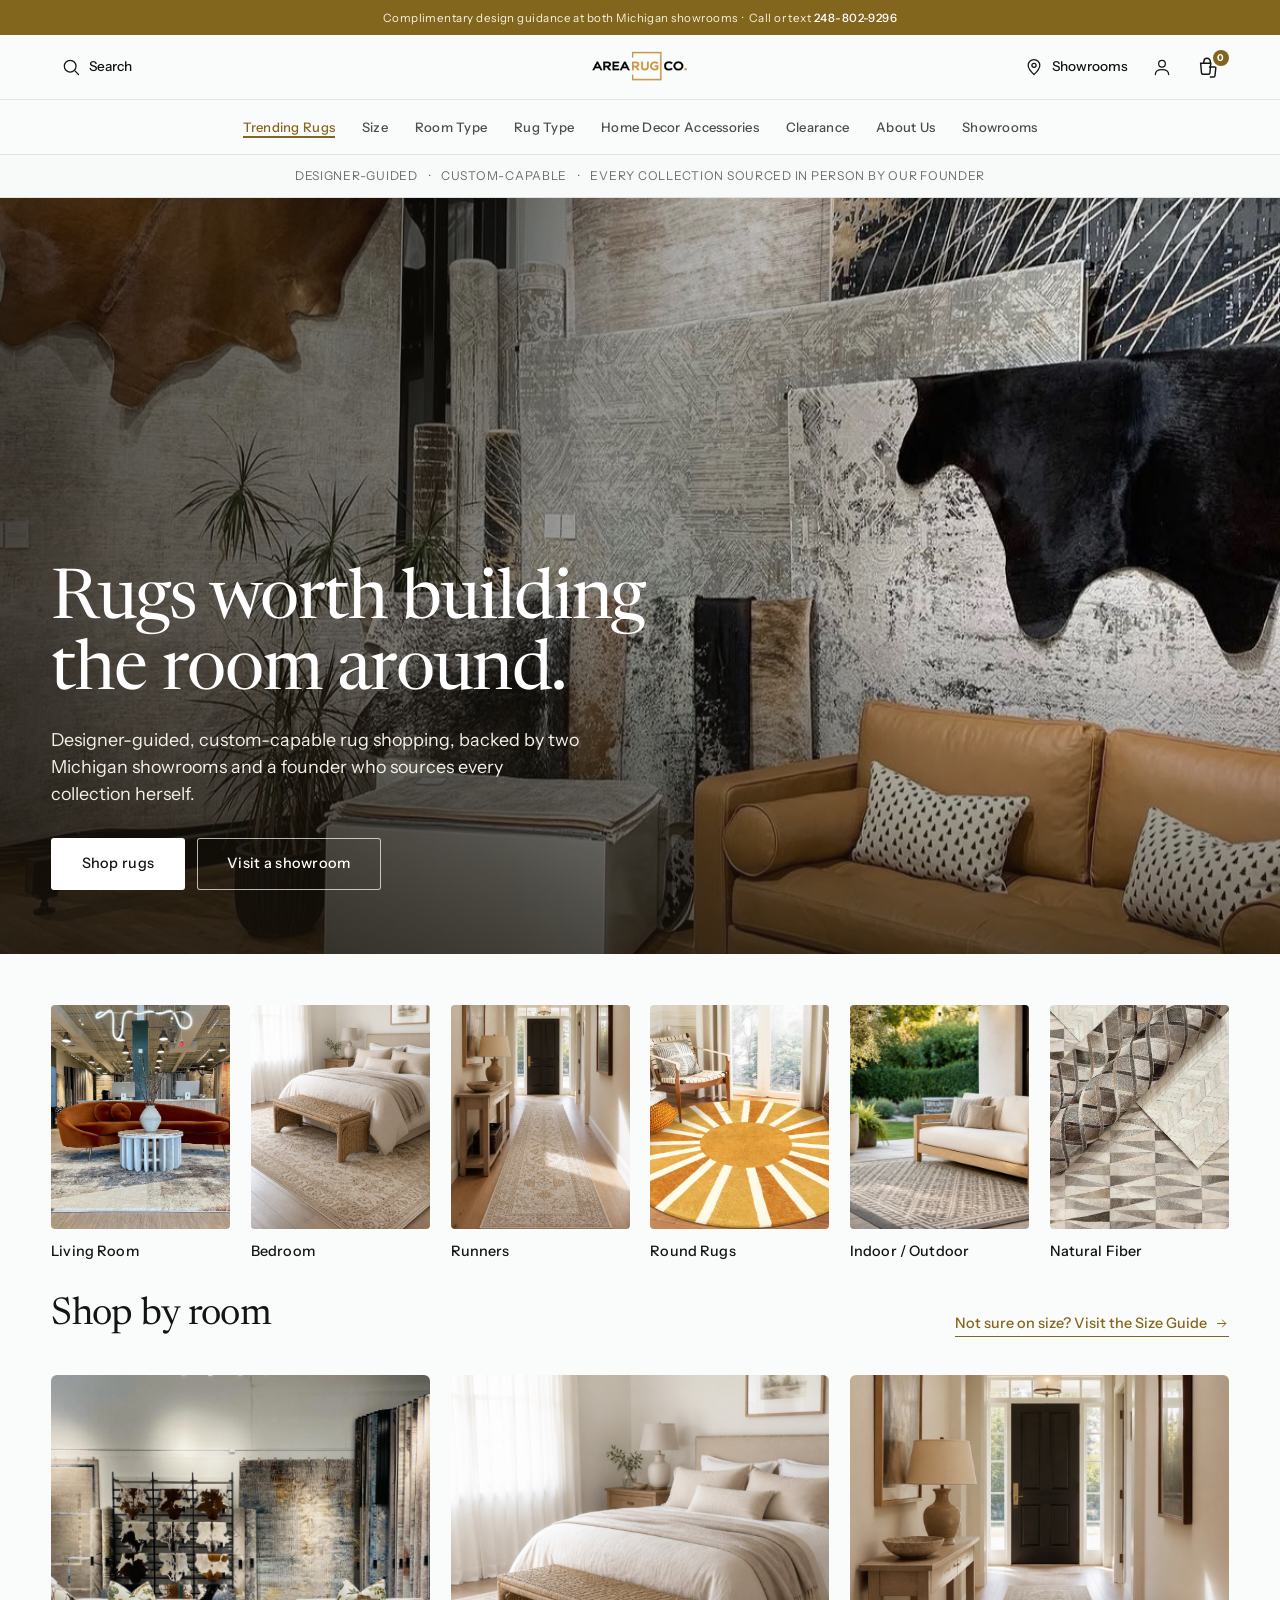
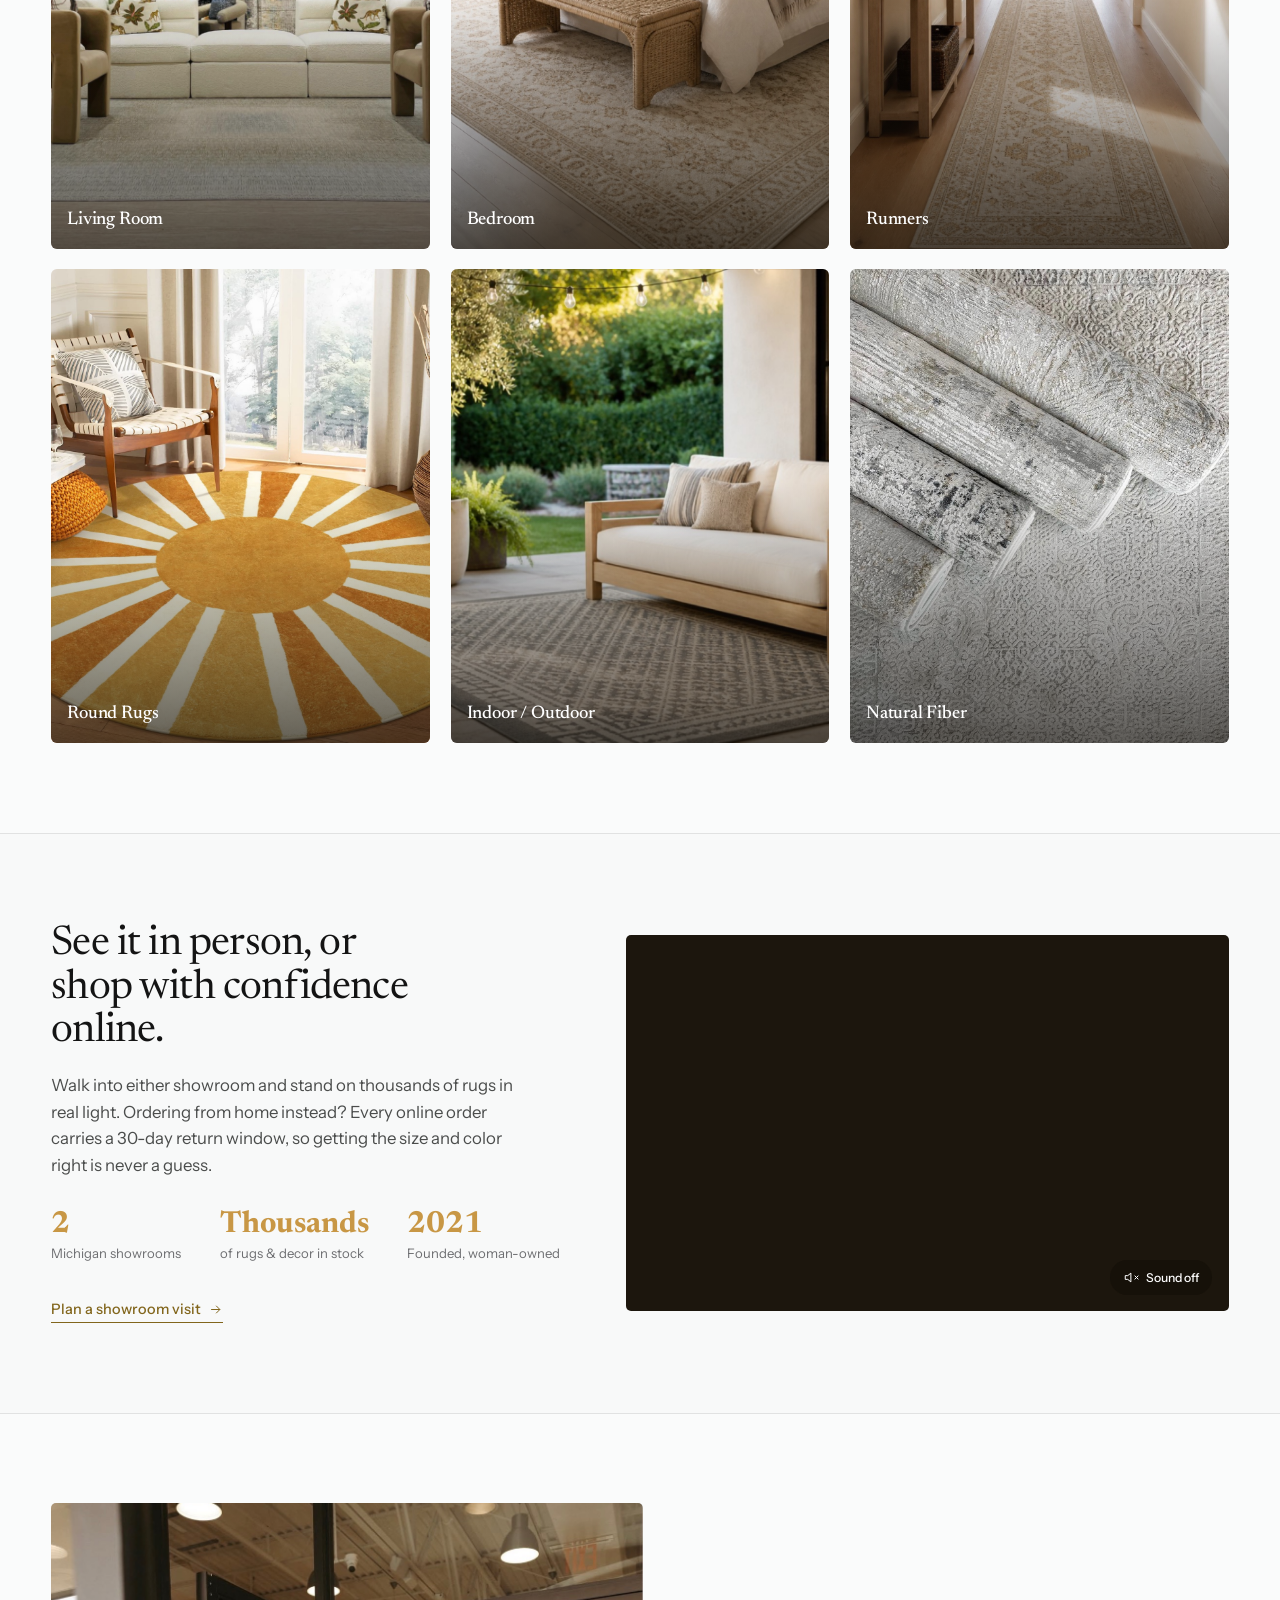
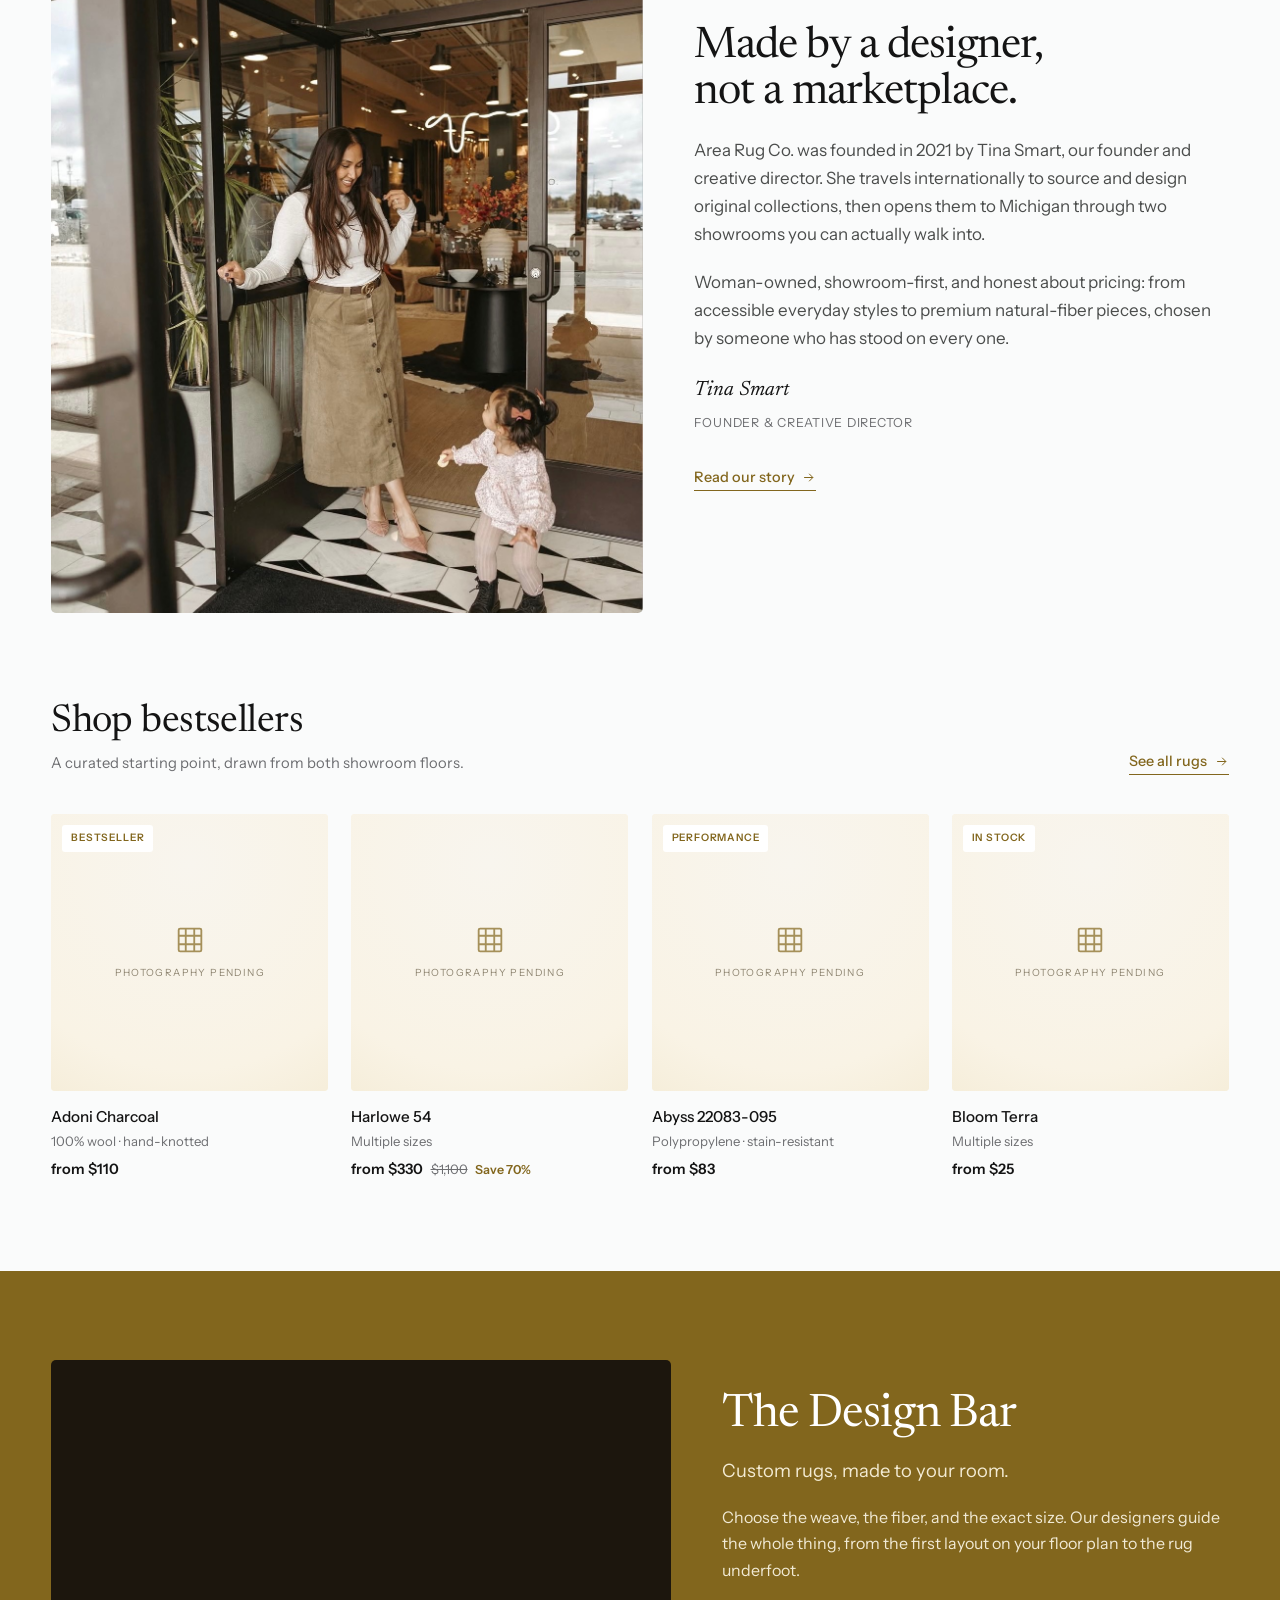
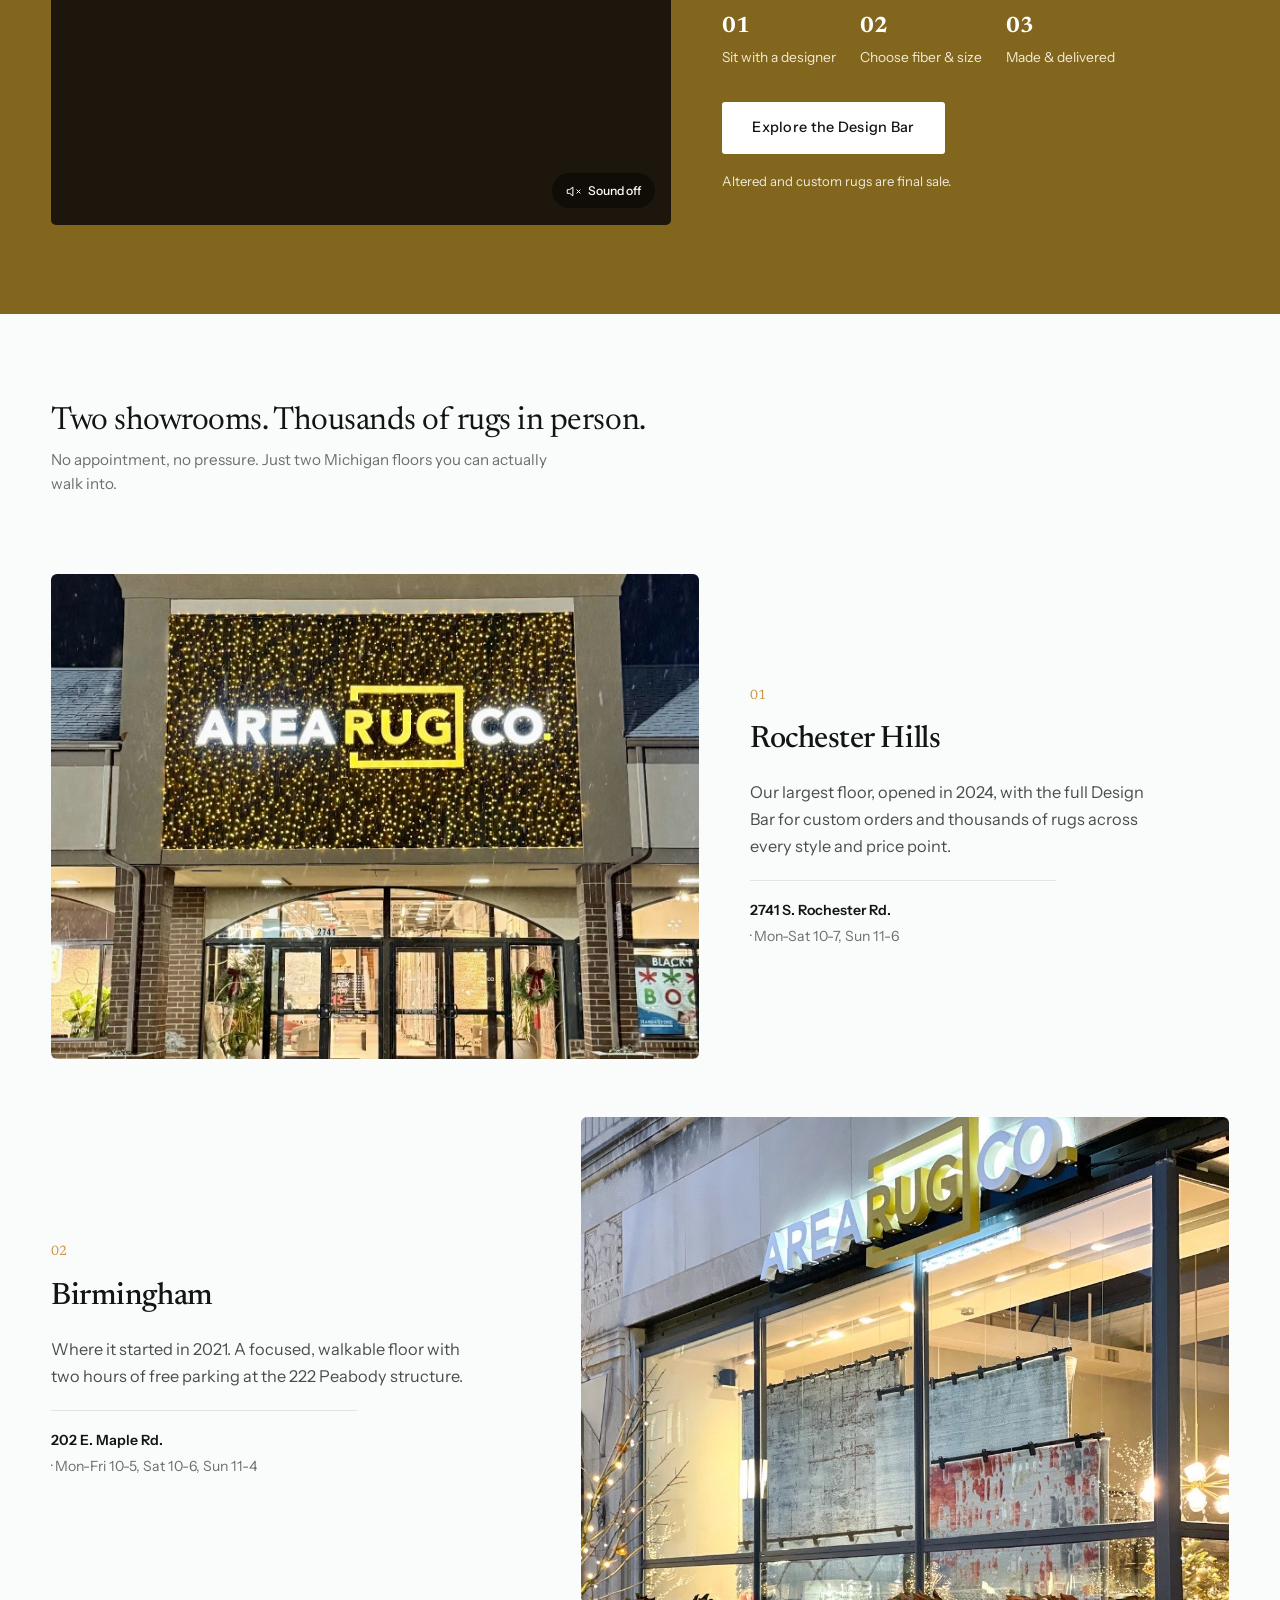
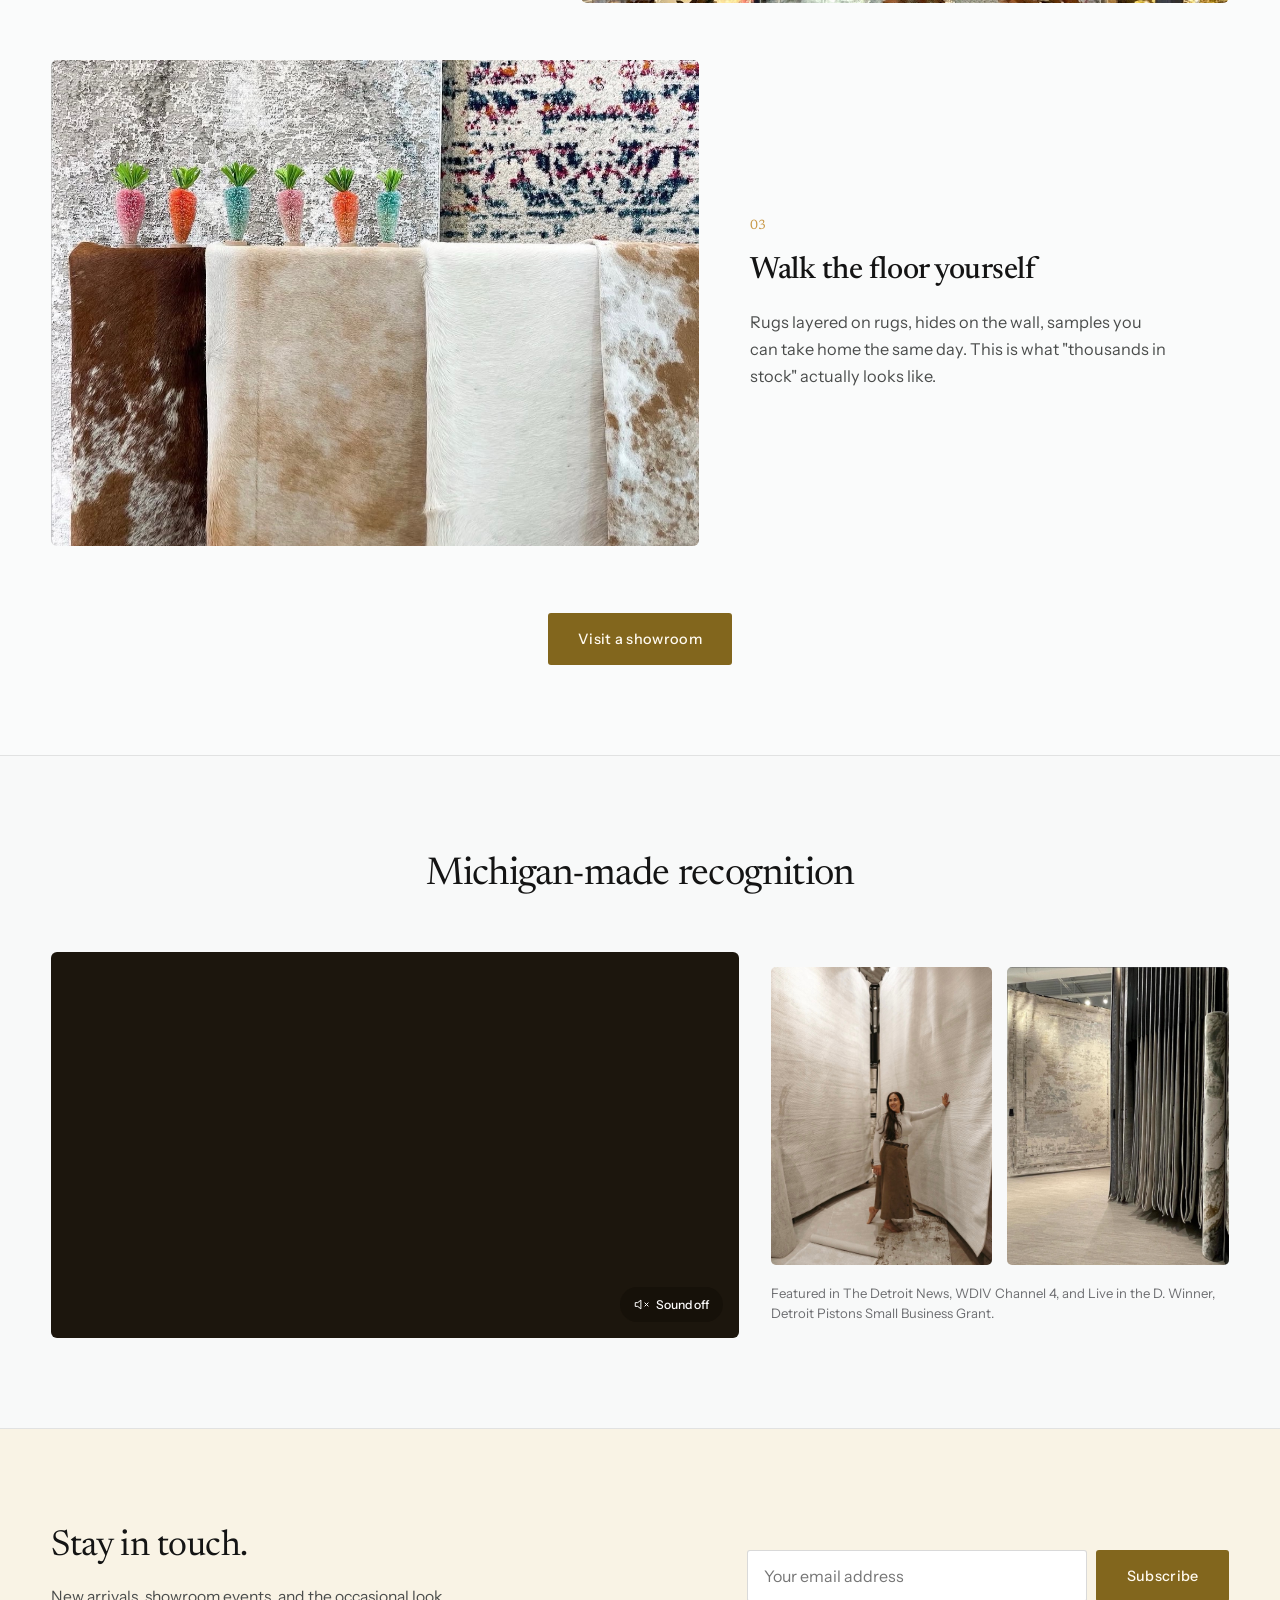
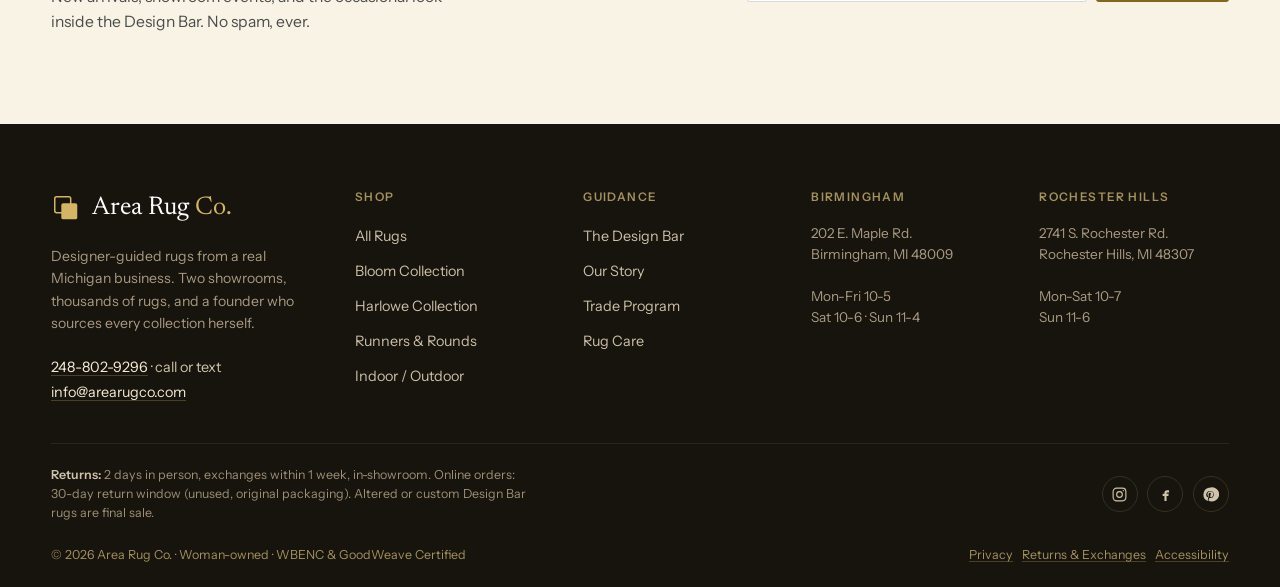
==== commit e3441cd7: "Swap round rug photo, Adoni Charcoal main image, Shop by Room runners/natural fiber tiles; fix Birmi" ====
--- a/index.html
+++ b/index.html
@@ -101,7 +101,7 @@
       <div class="cat-name">Runners<span class="arrow">→</span></div>
     </a>
     <a class="cat" href="product.html">
-      <div class="cat-thumb"><img src="assets/img/cat-round.jpg" alt="A round patterned rug in a reading nook" /></div>
+      <div class="cat-thumb"><img src="assets/img/cat-round.jpg" alt="A round sunburst-pattern rug in gold and cream tones" /></div>
       <div class="cat-name">Round Rugs<span class="arrow">→</span></div>
     </a>
     <a class="cat" href="product.html">
@@ -133,12 +133,12 @@
       <div class="sbr-label">Bedroom</div>
     </a>
     <a class="sbr-tile" href="product.html">
-      <img src="assets/img/rug-runners.jpg" alt="Rolled runner rugs in neutral tones" />
+      <img src="assets/img/cat-runners.jpg" alt="A runner rug in an entry hallway" />
       <div class="sbr-scrim"></div>
       <div class="sbr-label">Runners</div>
     </a>
     <a class="sbr-tile" href="product.html">
-      <img src="assets/img/cat-round.jpg" alt="A round patterned rug in a reading nook" />
+      <img src="assets/img/cat-round.jpg" alt="A round sunburst-pattern rug in gold and cream tones" />
       <div class="sbr-scrim"></div>
       <div class="sbr-label">Round Rugs</div>
     </a>
@@ -148,7 +148,7 @@
       <div class="sbr-label">Indoor / Outdoor</div>
     </a>
     <a class="sbr-tile" href="product.html">
-      <img src="assets/img/rows-hanging-rugs.jpg" alt="Rows of natural-fiber rugs on display" />
+      <img src="assets/img/cat-natural.jpg" alt="Rolled natural-fiber rug textures in cream and grey" />
       <div class="sbr-scrim"></div>
       <div class="sbr-label">Natural Fiber</div>
     </a>
@@ -298,7 +298,7 @@
   </div>
 
   <div class="se-row rev reveal">
-    <div class="se-media"><img src="assets/img/birmingham-storefront.jpg" alt="Area Rug Co. Birmingham showroom storefront, lit up at night" style="object-position:center 15%;" /></div>
+    <div class="se-media"><img src="assets/img/birmingham-storefront.jpg" alt="Area Rug Co. Birmingham showroom storefront, lit up at night" style="object-position:center top;" /></div>
     <div class="se-copy">
       <div class="num">02</div>
       <h3>Birmingham</h3>
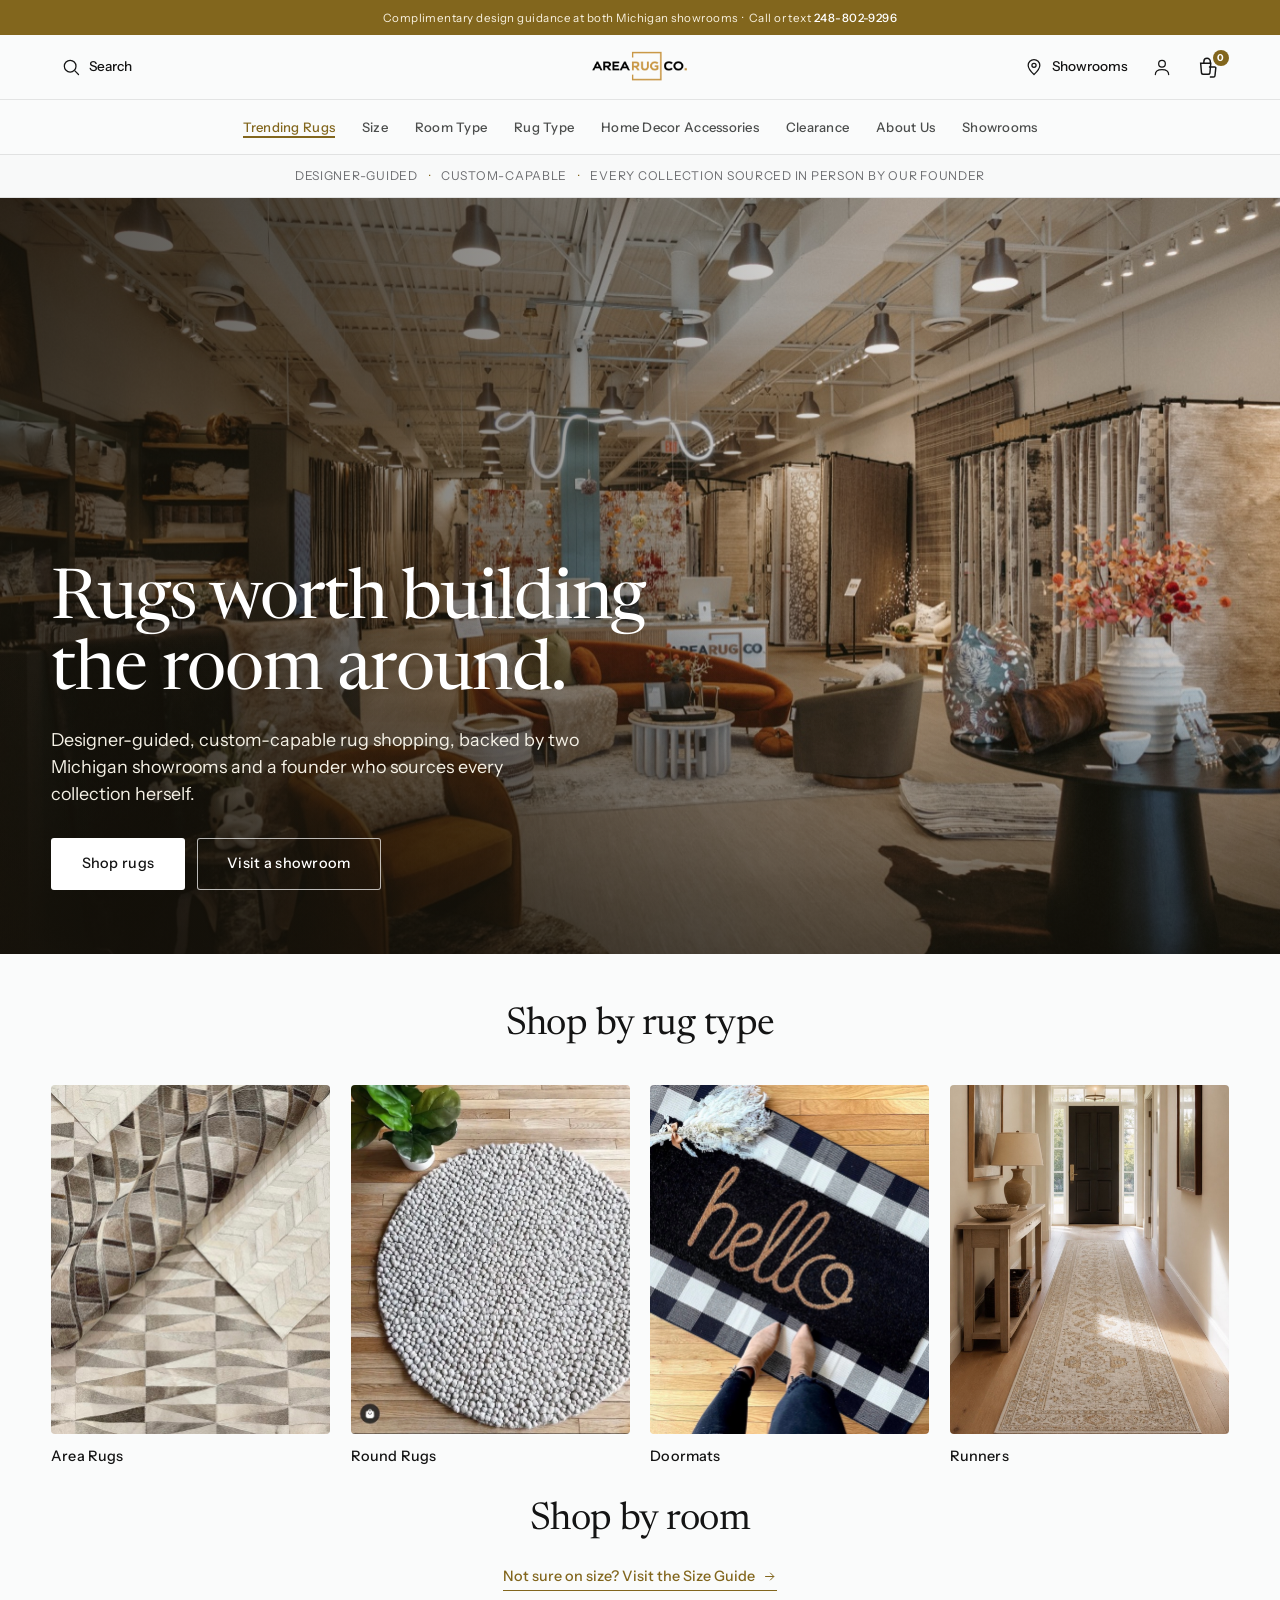
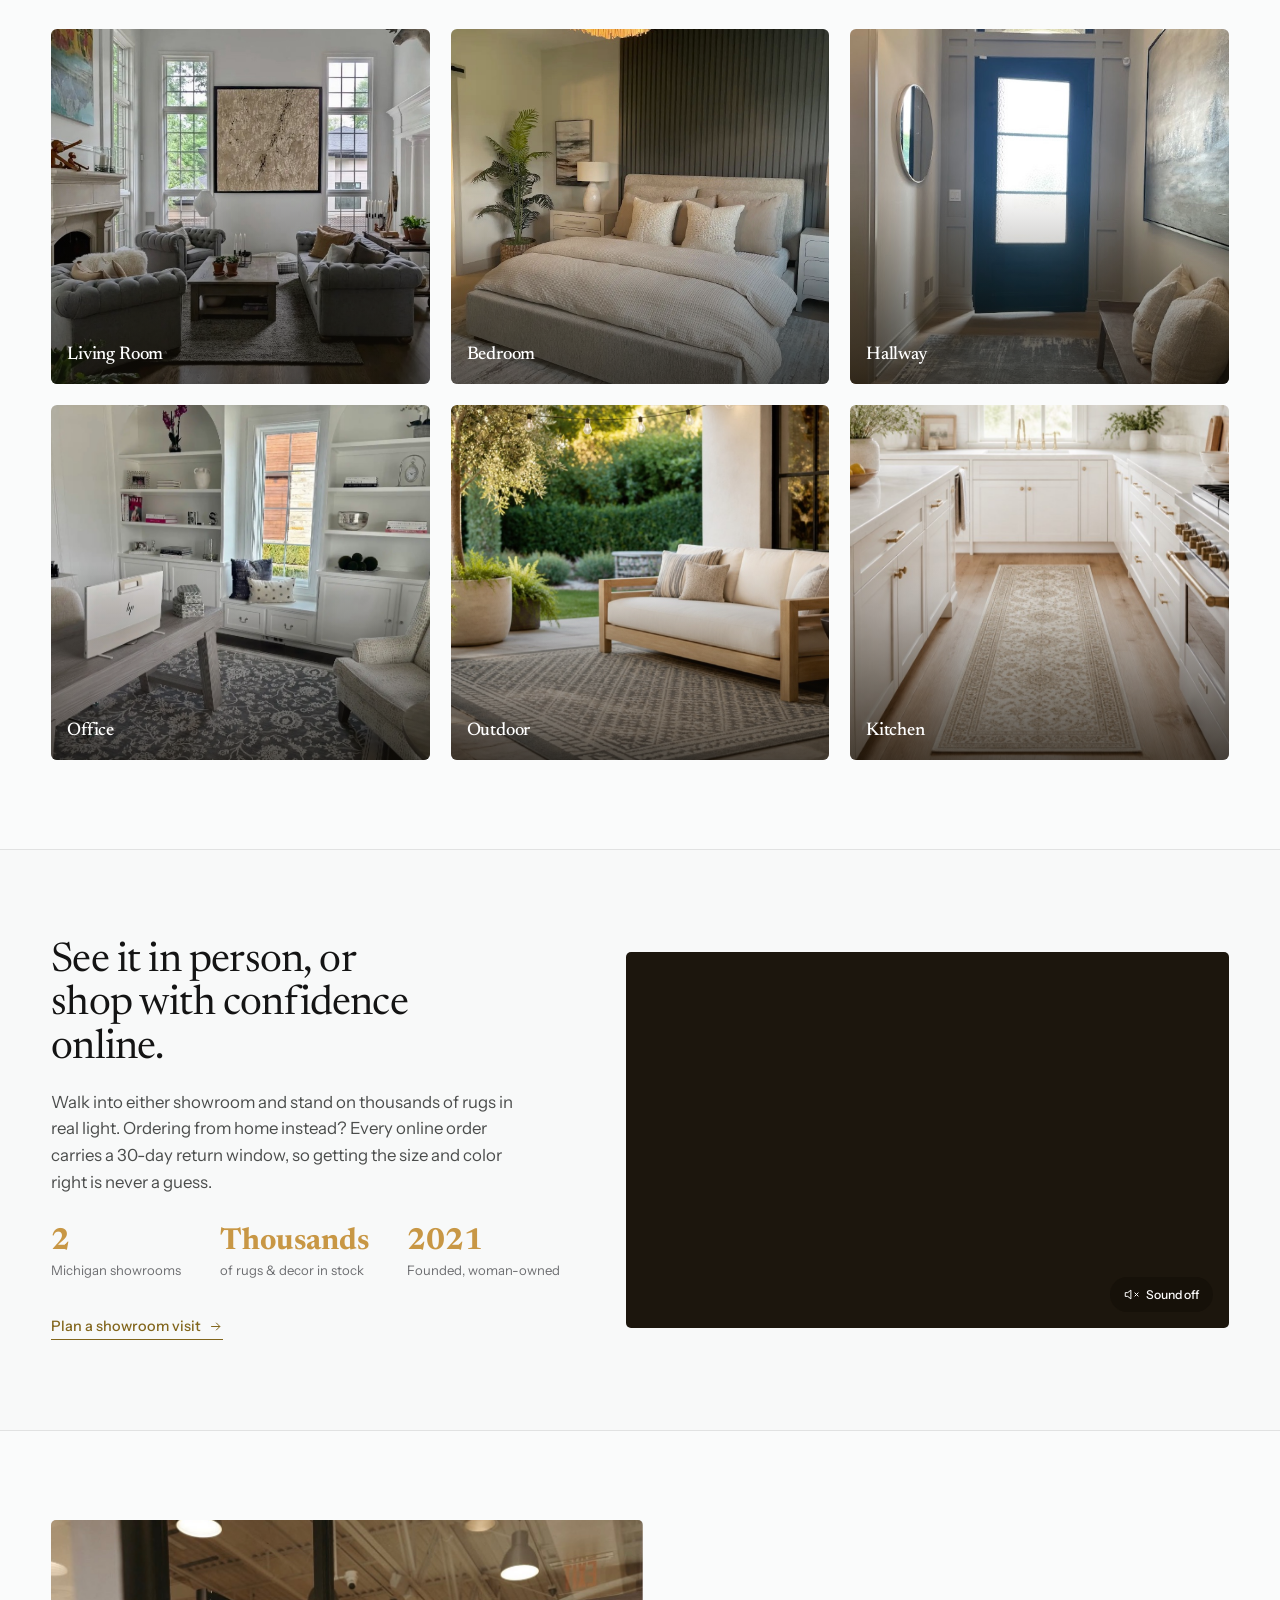
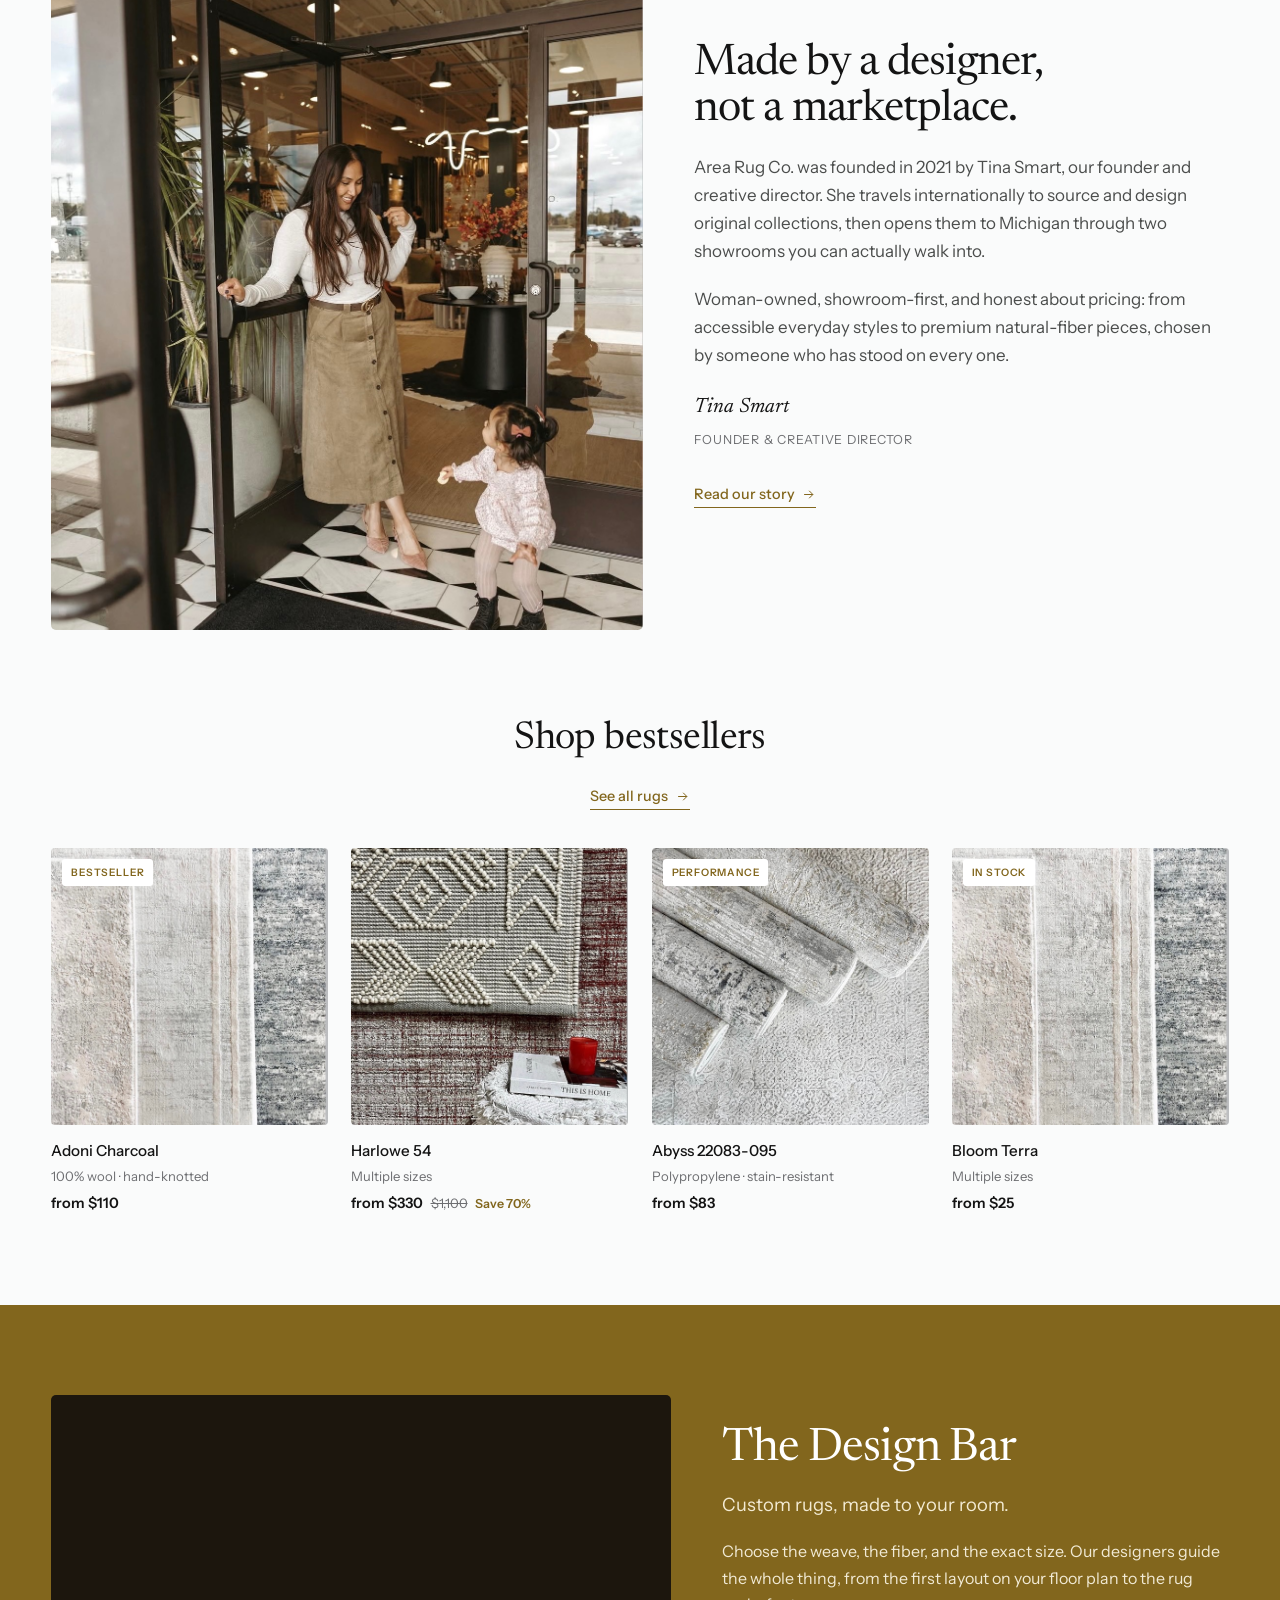
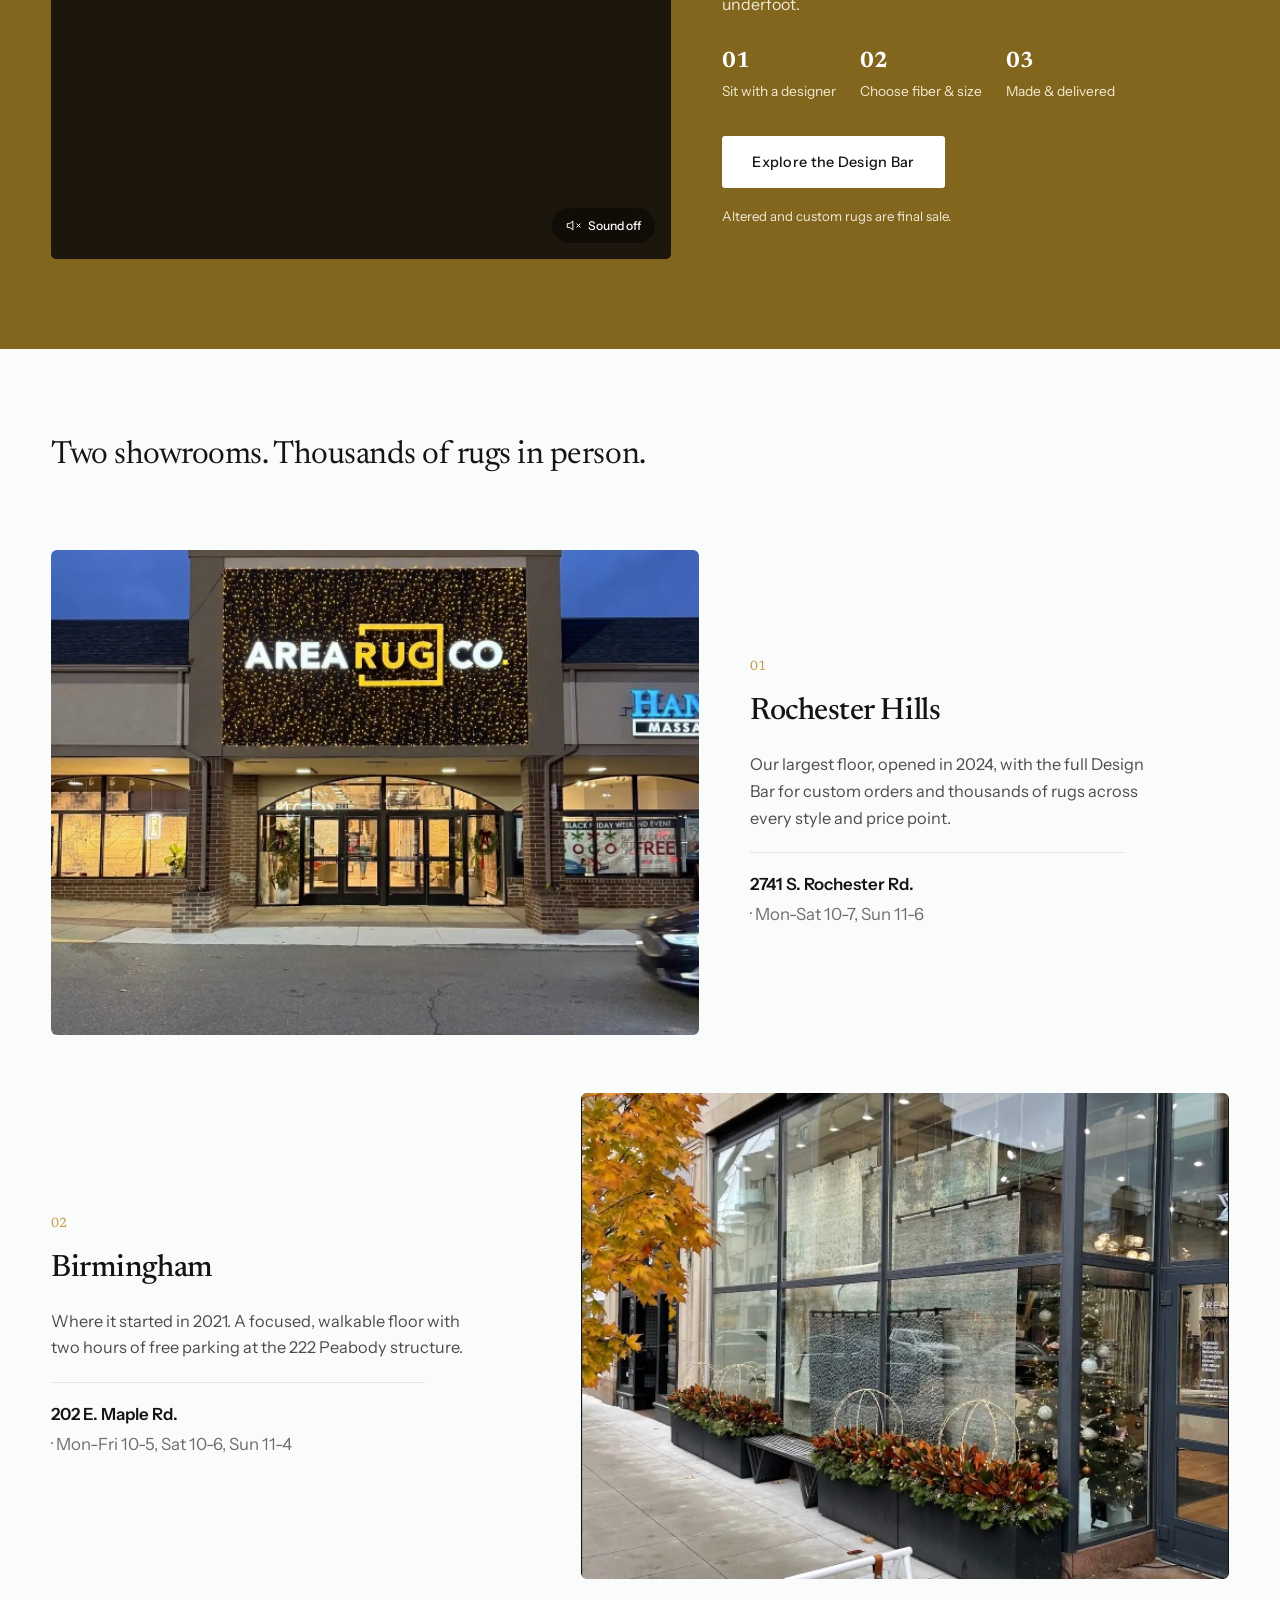
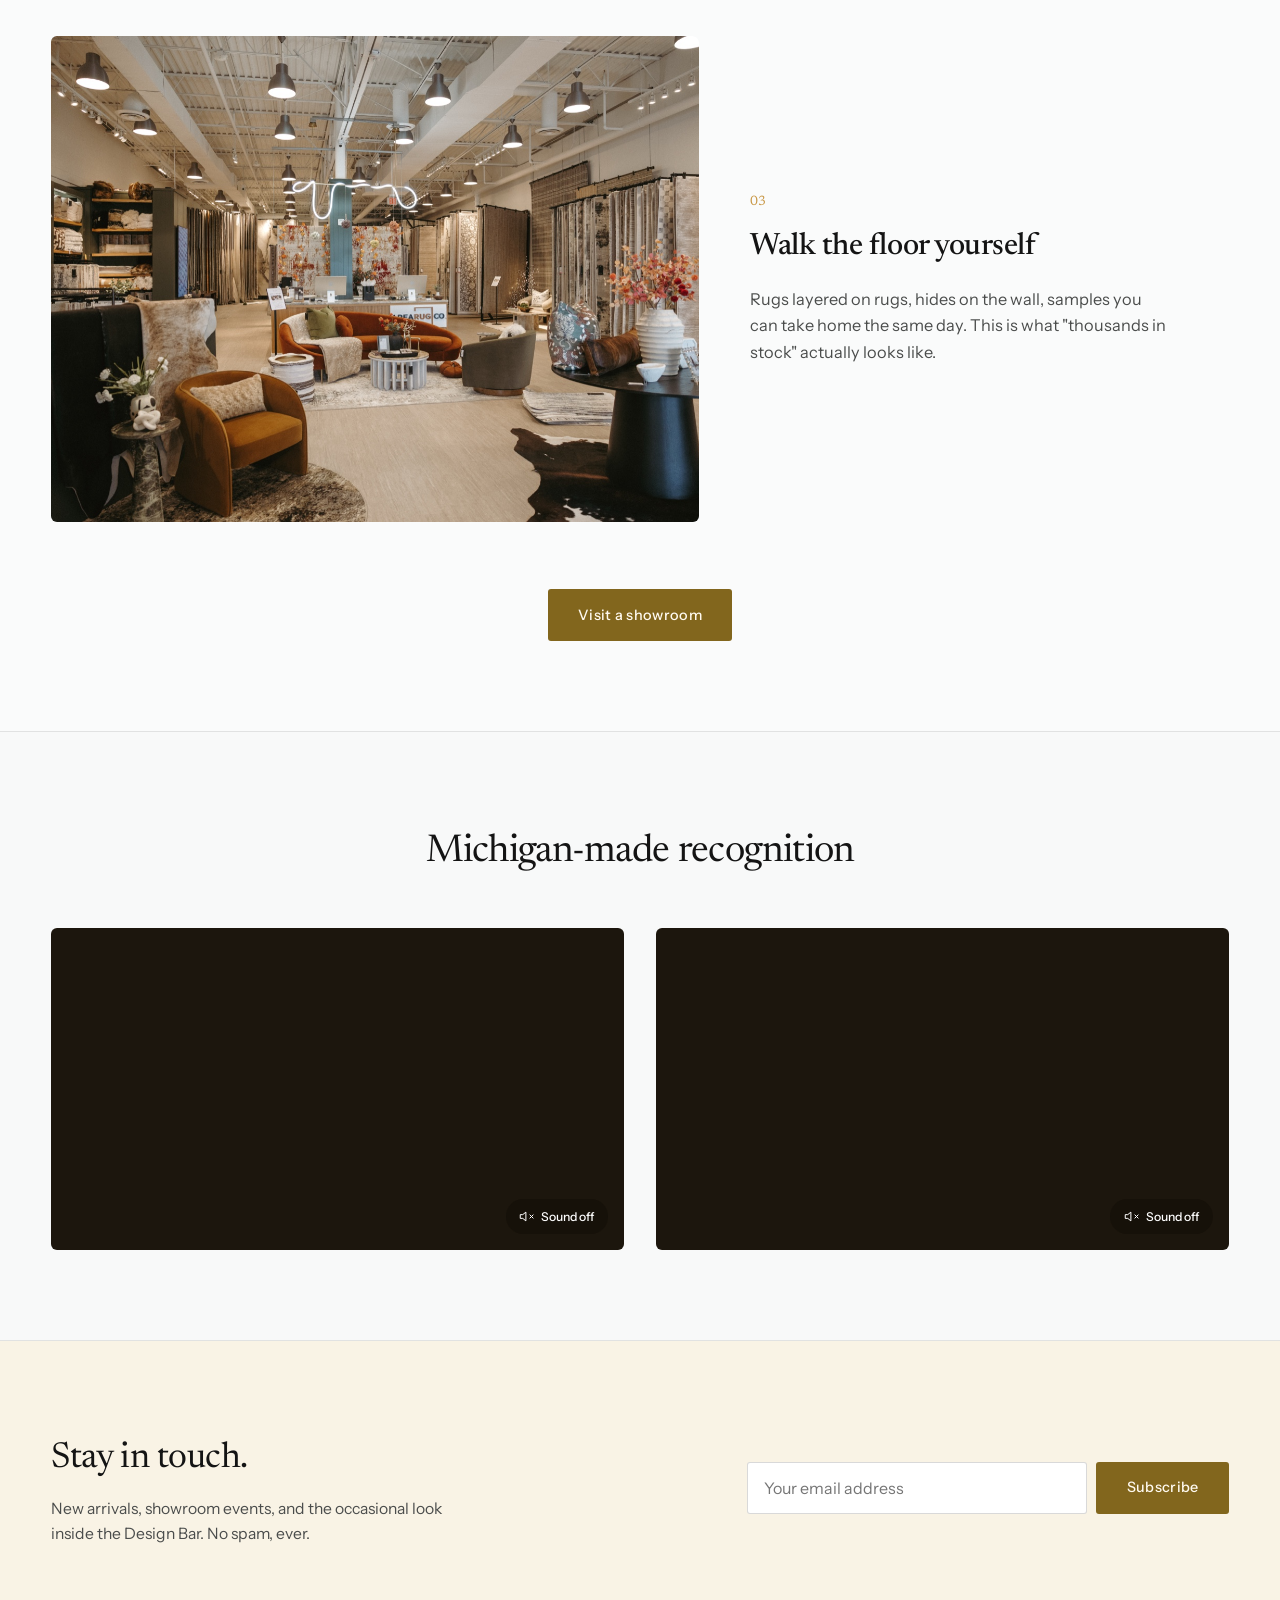
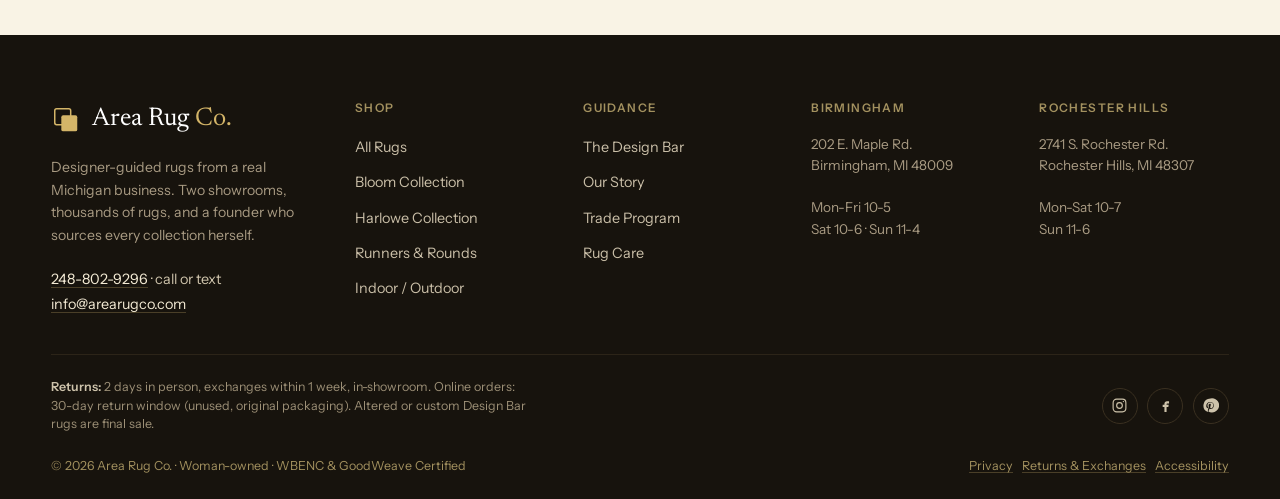
==== commit 2d212a41: "Final polish round: rebuild homepage category rows, product page trust/sizing content, About/Showroo" ====
--- a/index.html
+++ b/index.html
@@ -69,7 +69,7 @@
 <!-- ===================== HERO ===================== -->
 <section class="hero">
   <div class="hero-media">
-    <img src="assets/img/hero-showroom.jpg" alt="Inside an Area Rug Co. showroom: rugs displayed around a leather sofa" style="object-position:center 58%;" />
+    <img src="assets/img/header-hero.jpg" alt="Inside an Area Rug Co. showroom: rugs displayed around a leather sofa" style="object-position:center 42%;" />
     <div class="hero-scrim"></div>
     <div class="hero-scrim bottom"></div>
   </div>
@@ -85,72 +85,67 @@
   </div>
 </section>
 
-<!-- ===================== CATEGORY SHORTCUTS ===================== -->
-<section class="cats wrap" aria-label="Shop by category">
+<!-- ===================== SHOP BY RUG TYPE ===================== -->
+<section class="cats wrap" aria-label="Shop by rug type">
+  <div class="sec-head reveal" style="justify-content:center;text-align:center;">
+    <div style="margin-inline:auto;"><h2 class="serif">Shop by rug type</h2></div>
+  </div>
   <div class="cats-track">
     <a class="cat" href="product.html">
-      <div class="cat-thumb"><img src="assets/img/room-rust-sofa.jpg" alt="Living room with a rust-toned sofa on a patterned rug" /></div>
-      <div class="cat-name">Living Room<span class="arrow">→</span></div>
+      <div class="cat-thumb"><img src="assets/img/rugtype-area.jpg" alt="Cowhide-pattern area rugs, rolled and flat, in chevron and geometric weaves" /></div>
+      <div class="cat-name">Area Rugs<span class="arrow">→</span></div>
     </a>
     <a class="cat" href="product.html">
-      <div class="cat-thumb"><img src="assets/img/cat-bedroom.jpg" alt="A patterned rug at the foot of a bed" /></div>
-      <div class="cat-name">Bedroom<span class="arrow">→</span></div>
+      <div class="cat-thumb"><img src="assets/img/rugtype-round.jpg" alt="A round pebble-texture rug in grey on a wood floor" /></div>
+      <div class="cat-name">Round Rugs<span class="arrow">→</span></div>
+    </a>
+    <a class="cat" href="product.html">
+      <div class="cat-thumb"><img src="assets/img/rugtype-doormat.jpg" alt="A black doormat with a script hello and buffalo check border" /></div>
+      <div class="cat-name">Doormats<span class="arrow">→</span></div>
     </a>
     <a class="cat" href="product.html">
       <div class="cat-thumb"><img src="assets/img/cat-runners.jpg" alt="A runner rug in an entry hallway" /></div>
       <div class="cat-name">Runners<span class="arrow">→</span></div>
     </a>
-    <a class="cat" href="product.html">
-      <div class="cat-thumb"><img src="assets/img/cat-round.jpg" alt="A round sunburst-pattern rug in gold and cream tones" /></div>
-      <div class="cat-name">Round Rugs<span class="arrow">→</span></div>
-    </a>
-    <a class="cat" href="product.html">
-      <div class="cat-thumb"><img src="assets/img/cat-outdoor.jpg" alt="An outdoor patio rug beneath a teak sofa" /></div>
-      <div class="cat-name">Indoor / Outdoor<span class="arrow">→</span></div>
-    </a>
-    <a class="cat" href="product.html">
-      <div class="cat-thumb"><img src="assets/img/rug-natural.jpg" alt="Textured natural-fiber rugs layered together" /></div>
-      <div class="cat-name">Natural Fiber<span class="arrow">→</span></div>
-    </a>
   </div>
 </section>
 
 <!-- ===================== SHOP BY ROOM ===================== -->
 <section class="sec wrap" style="padding-top:0;">
-  <div class="sec-head reveal">
+  <div class="sec-head reveal" style="flex-direction:column;align-items:center;text-align:center;">
     <div><h2 class="serif">Shop by room</h2></div>
     <a href="product.html" class="link-underline">Not sure on size? Visit the Size Guide <svg viewBox="0 0 24 24"><path d="M5 12h14M13 6l6 6-6 6"/></svg></a>
   </div>
   <div class="sbr-grid reveal">
     <a class="sbr-tile" href="product.html">
-      <img src="assets/img/room-two-sofas.jpg" alt="A rug grounding a living room between two facing sofas" />
+      <img src="assets/img/sbr-living.jpg" alt="A tufted grey sectional and armchairs on a patterned living room rug" />
       <div class="sbr-scrim"></div>
       <div class="sbr-label">Living Room</div>
     </a>
     <a class="sbr-tile" href="product.html">
-      <img src="assets/img/cat-bedroom.jpg" alt="A patterned rug at the foot of a bed" />
+      <img src="assets/img/sbr-bedroom.jpg" alt="A neutral upholstered bed on a textured bedroom rug" />
       <div class="sbr-scrim"></div>
       <div class="sbr-label">Bedroom</div>
     </a>
     <a class="sbr-tile" href="product.html">
-      <img src="assets/img/cat-runners.jpg" alt="A runner rug in an entry hallway" />
+      <img src="assets/img/sbr-hallway.jpg" alt="A patterned runner rug in a front entryway hallway" />
       <div class="sbr-scrim"></div>
-      <div class="sbr-label">Runners</div>
+      <div class="sbr-label">Hallway</div>
     </a>
     <a class="sbr-tile" href="product.html">
-      <img src="assets/img/cat-round.jpg" alt="A round sunburst-pattern rug in gold and cream tones" />
+      <img src="assets/img/sbr-office.jpg" alt="A grey floral-pattern rug in a home office with built-in shelving" />
       <div class="sbr-scrim"></div>
-      <div class="sbr-label">Round Rugs</div>
+      <div class="sbr-label">Office</div>
     </a>
     <a class="sbr-tile" href="product.html">
       <img src="assets/img/cat-outdoor.jpg" alt="An outdoor patio rug beneath a teak sofa" />
       <div class="sbr-scrim"></div>
-      <div class="sbr-label">Indoor / Outdoor</div>
+      <div class="sbr-label">Outdoor</div>
     </a>
     <a class="sbr-tile" href="product.html">
-      <img src="assets/img/cat-natural.jpg" alt="Rolled natural-fiber rug textures in cream and grey" />
+      <img src="assets/img/sbr-kitchen.jpg" alt="A medallion-pattern kitchen runner rug in front of a range" />
       <div class="sbr-scrim"></div>
-      <div class="sbr-label">Natural Fiber</div>
+      <div class="sbr-label">Kitchen</div>
     </a>
   </div>
 </section>
@@ -198,10 +193,9 @@
 
 <!-- ===================== BESTSELLERS ===================== -->
 <section class="sec wrap" id="bestsellers" style="padding-top:0;">
-  <div class="sec-head reveal">
+  <div class="sec-head reveal" style="flex-direction:column;align-items:center;text-align:center;">
     <div>
       <h2 class="serif">Shop bestsellers</h2>
-      <p class="sub">A curated starting point, drawn from both showroom floors.</p>
     </div>
     <a href="product.html" class="link-underline">See all rugs <svg viewBox="0 0 24 24"><path d="M5 12h14M13 6l6 6-6 6"/></svg></a>
   </div>
@@ -210,7 +204,7 @@
     <!-- Adoni Charcoal (featured product page) -->
     <a class="card" href="product.html">
       <div class="card-media">
-        <div class="ph"><svg viewBox="0 0 24 24"><rect x="4" y="4" width="16" height="16" rx="1"/><path d="M4 9h16M4 15h16M9 4v16M15 4v16"/></svg><span class="ph-lbl">Photography pending</span></div>
+        <img src="assets/img/pdp-adoni-charcoal.jpg" alt="Adoni Charcoal rug texture and pile" style="width:100%;height:100%;object-fit:cover;" />
         <span class="sample">Bestseller</span>
         <span class="card-add">Add sample</span>
       </div>
@@ -221,7 +215,7 @@
     <!-- Harlowe 54 -->
     <a class="card" href="product.html">
       <div class="card-media">
-        <div class="ph"><svg viewBox="0 0 24 24"><rect x="4" y="4" width="16" height="16" rx="1"/><path d="M4 9h16M4 15h16M9 4v16M15 4v16"/></svg><span class="ph-lbl">Photography pending</span></div>
+        <img src="assets/img/styled-vignette.jpg" alt="Harlowe 54 rug texture, styled with pouf and side table" style="width:100%;height:100%;object-fit:cover;" />
         <span class="card-add">Add sample</span>
       </div>
       <div class="card-name">Harlowe 54</div>
@@ -231,7 +225,7 @@
     <!-- Abyss 22083-095 -->
     <a class="card" href="product.html">
       <div class="card-media">
-        <div class="ph"><svg viewBox="0 0 24 24"><rect x="4" y="4" width="16" height="16" rx="1"/><path d="M4 9h16M4 15h16M9 4v16M15 4v16"/></svg><span class="ph-lbl">Photography pending</span></div>
+        <img src="assets/img/rug-runners.jpg" alt="Abyss 22083-095 rolled rug texture" style="width:100%;height:100%;object-fit:cover;" />
         <span class="sample">Performance</span>
         <span class="card-add">Add sample</span>
       </div>
@@ -242,7 +236,7 @@
     <!-- Bloom Terra -->
     <a class="card" href="product.html">
       <div class="card-media">
-        <div class="ph"><svg viewBox="0 0 24 24"><rect x="4" y="4" width="16" height="16" rx="1"/><path d="M4 9h16M4 15h16M9 4v16M15 4v16"/></svg><span class="ph-lbl">Photography pending</span></div>
+        <img src="assets/img/rug-bedroom.jpg" alt="Bloom Terra rug texture and pile" style="width:100%;height:100%;object-fit:cover;" />
         <span class="sample">In stock</span>
         <span class="card-add">Add sample</span>
       </div>
@@ -284,11 +278,10 @@
 <section class="sec wrap showroom-editorial" id="showrooms">
   <div class="se-intro reveal">
     <h2>Two showrooms. Thousands of rugs in person.</h2>
-    <p>No appointment, no pressure. Just two Michigan floors you can actually walk into.</p>
   </div>
 
   <div class="se-row reveal">
-    <div class="se-media"><img src="assets/img/rochester-night.jpg" alt="Area Rug Co. Rochester Hills showroom lit up at night" /></div>
+    <div class="se-media"><img src="assets/img/rochester-final.jpg" alt="Area Rug Co. Rochester Hills showroom storefront, lit up at night" /></div>
     <div class="se-copy">
       <div class="num">01</div>
       <h3>Rochester Hills</h3>
@@ -298,7 +291,7 @@
   </div>
 
   <div class="se-row rev reveal">
-    <div class="se-media"><img src="assets/img/birmingham-storefront.jpg" alt="Area Rug Co. Birmingham showroom storefront, lit up at night" style="object-position:center top;" /></div>
+    <div class="se-media"><img src="assets/img/birmingham-final.jpg" alt="Area Rug Co. Birmingham showroom storefront" /></div>
     <div class="se-copy">
       <div class="num">02</div>
       <h3>Birmingham</h3>
@@ -308,7 +301,7 @@
   </div>
 
   <div class="se-row reveal">
-    <div class="se-media"><img src="assets/img/showroom-wall.jpg" alt="Cowhide and patterned rugs displayed across a showroom wall" /></div>
+    <div class="se-media"><img src="assets/img/header-hero.jpg" alt="Inside an Area Rug Co. showroom: rugs displayed around a leather sofa" style="object-position:center 42%;" /></div>
     <div class="se-copy">
       <div class="num">03</div>
       <h3>Walk the floor yourself</h3>
@@ -336,12 +329,13 @@
           <span class="t">Sound off</span>
         </button>
       </div>
-      <div class="recog-side">
-        <div class="recog-media-row">
-          <div class="recog-photo"><img src="assets/img/founder-showroom.jpg" alt="Tina Smart among rolls of rugs and fabric in the showroom" /></div>
-          <div class="recog-photo"><img src="assets/img/rows-hanging-rugs.jpg" alt="Rows of hanging rugs in the showroom" /></div>
-        </div>
-        <p style="font-size:.82rem;color:var(--ink-55);line-height:1.5;">Featured in The Detroit News, WDIV Channel 4, and Live in the D. Winner, Detroit Pistons Small Business Grant.</p>
+      <div class="recog-video">
+        <iframe id="recogYt2" src="https://www.youtube.com/embed/7MQuMgh5tLI?autoplay=1&mute=1&loop=1&playlist=7MQuMgh5tLI&modestbranding=1&rel=0&enablejsapi=1&cc_load_policy=0&iv_load_policy=3" title="Area Rug Co. second video feature" allow="autoplay; encrypted-media" allowfullscreen></iframe>
+        <button type="button" class="yt-cover" id="ytCover2" aria-label="Play or pause video"></button>
+        <button class="v-unmute" id="ytUnmute2">
+          <svg viewBox="0 0 24 24"><path d="M11 5L6 9H2v6h4l5 4V5z"/><path d="M23 9l-6 6M17 9l6 6"/></svg>
+          <span class="t">Sound off</span>
+        </button>
       </div>
     </div>
   </div>
@@ -483,39 +477,43 @@
   });
 });
 
-/* YouTube embed unmute (postMessage API, mirrors the native-video unmute pattern) */
-const ytFrame = document.getElementById('recogYt');
-const ytBtn = document.getElementById('ytUnmute');
-const ytCover = document.getElementById('ytCover');
-let ytMuted = true;
-let ytPlaying = true;
-if (ytFrame) {
+/* YouTube embed unmute (postMessage API, mirrors the native-video unmute pattern).
+   Shared setup fn since the recognition section now runs two side-by-side embeds. */
+function setupYtEmbed(frameId, btnId, coverId){
+  const ytFrame = document.getElementById(frameId);
+  const ytBtn = document.getElementById(btnId);
+  const ytCover = document.getElementById(coverId);
+  let ytMuted = true;
+  let ytPlaying = true;
+  if (!ytFrame) return;
   /* cc_load_policy=0 alone doesn't always suppress captions this video has forced on;
      explicitly unload the captions module once the player has initialized, and again
      shortly after (autoplay/loop can re-trigger it on the first loop restart). */
   const ytHideCaptions = () => ytFrame.contentWindow.postMessage(JSON.stringify({ event:'command', func:'unloadModule', args:['captions'] }), '*');
   ytFrame.addEventListener('load', () => { setTimeout(ytHideCaptions, 800); setTimeout(ytHideCaptions, 2500); });
+  if (ytBtn) {
+    ytBtn.addEventListener('click', (e) => {
+      e.stopPropagation();
+      ytMuted = !ytMuted;
+      ytFrame.contentWindow.postMessage(JSON.stringify({ event:'command', func: ytMuted ? 'mute' : 'unMute', args:[] }), '*');
+      ytBtn.querySelector('.t').textContent = ytMuted ? 'Sound off' : 'Sound on';
+      ytBtn.querySelector('svg').innerHTML = ytMuted
+        ? '<path d="M11 5L6 9H2v6h4l5 4V5z"/><path d="M23 9l-6 6M17 9l6 6"/>'
+        : '<path d="M11 5L6 9H2v6h4l5 4V5z"/><path d="M15.5 8.5a5 5 0 010 7M19 5a9 9 0 010 14"/>';
+    });
+  }
+  if (ytCover) {
+    /* Transparent overlay in front of the iframe (iframe has pointer-events:none) so a
+       click never lands on YouTube's own title-bar/logo link and navigates off-site.
+       Instead it toggles play/pause in place via the embed's postMessage API. */
+    ytCover.addEventListener('click', () => {
+      ytPlaying = !ytPlaying;
+      ytFrame.contentWindow.postMessage(JSON.stringify({ event:'command', func: ytPlaying ? 'playVideo' : 'pauseVideo', args:[] }), '*');
+    });
+  }
 }
-if (ytFrame && ytBtn) {
-  ytBtn.addEventListener('click', (e) => {
-    e.stopPropagation();
-    ytMuted = !ytMuted;
-    ytFrame.contentWindow.postMessage(JSON.stringify({ event:'command', func: ytMuted ? 'mute' : 'unMute', args:[] }), '*');
-    ytBtn.querySelector('.t').textContent = ytMuted ? 'Sound off' : 'Sound on';
-    ytBtn.querySelector('svg').innerHTML = ytMuted
-      ? '<path d="M11 5L6 9H2v6h4l5 4V5z"/><path d="M23 9l-6 6M17 9l6 6"/>'
-      : '<path d="M11 5L6 9H2v6h4l5 4V5z"/><path d="M15.5 8.5a5 5 0 010 7M19 5a9 9 0 010 14"/>';
-  });
-}
-if (ytFrame && ytCover) {
-  /* Transparent overlay in front of the iframe (iframe has pointer-events:none) so a
-     click never lands on YouTube's own title-bar/logo link and navigates off-site.
-     Instead it toggles play/pause in place via the embed's postMessage API. */
-  ytCover.addEventListener('click', () => {
-    ytPlaying = !ytPlaying;
-    ytFrame.contentWindow.postMessage(JSON.stringify({ event:'command', func: ytPlaying ? 'playVideo' : 'pauseVideo', args:[] }), '*');
-  });
-}
+setupYtEmbed('recogYt', 'ytUnmute', 'ytCover');
+setupYtEmbed('recogYt2', 'ytUnmute2', 'ytCover2');
 
 /* cart drawer */
 const overlay = document.getElementById('overlay');
--- a/assets/site.css
+++ b/assets/site.css
@@ -323,8 +323,9 @@
 /* filled cart */
 .cart-items{ flex:1; overflow-y:auto; padding:1rem var(--gut); display:flex; flex-direction:column; gap:1rem; }
 .cart-line{ display:grid; grid-template-columns:64px 1fr auto; gap:.9rem; align-items:center; }
-.cart-line .thumb{ width:64px; height:64px; border-radius:4px; background:var(--accent-tint); display:flex; align-items:center; justify-content:center; }
+.cart-line .thumb{ width:64px; height:64px; border-radius:4px; background:var(--accent-tint); display:flex; align-items:center; justify-content:center; overflow:hidden; }
 .cart-line .thumb svg{ width:24px; height:24px; stroke:var(--accent); stroke-width:1.3; fill:none; opacity:.7; }
+.cart-line .thumb img{ width:100%; height:100%; object-fit:cover; }
 .cart-line .nm{ font-size:.9rem; font-weight:500; }
 .cart-line .mt{ font-size:.78rem; color:var(--ink-55); margin-top:.15rem; }
 .cart-line .rm{ font-size:.74rem; color:var(--ink-55); margin-top:.35rem; box-shadow:inset 0 -1px 0 var(--rule-2); }
@@ -335,13 +336,19 @@
 .cart-foot .sub-row b{ font-weight:600; }
 .cart-foot .ship-note{ font-size:.78rem; color:var(--ink-55); margin-bottom:1rem; }
 .cart-foot .btn{ width:100%; }
+.cart-foot .cart-promise{ font-size:.85rem; font-weight:600; color:var(--accent); margin-bottom:.8rem; }
 .cart-foot .returns-mini{ font-size:.72rem; color:var(--ink-55); margin-top:.8rem; line-height:1.5; text-align:center; }
+.checkout-trust{ margin-top:1rem; text-align:center; }
+.checkout-trust .lock-line{ display:flex; align-items:center; justify-content:center; gap:.4rem; font-size:.76rem; color:var(--ink-55); font-weight:500; }
+.checkout-trust .lock-line svg{ width:13px; height:13px; stroke:var(--ink-55); stroke-width:1.6; fill:none; }
+.pay-badges{ display:flex; justify-content:center; gap:.4rem; margin-top:.6rem; flex-wrap:wrap; }
+.pay-badge{ font-size:.62rem; font-weight:700; letter-spacing:.03em; color:var(--ink-70); border:1px solid var(--rule-2); border-radius:3px; padding:.28rem .5rem; background:#fff; }
 .qty-stepper{ display:inline-flex; align-items:center; gap:.55rem; margin-top:.5rem; border:1px solid var(--rule-2); border-radius:99px; padding:.15rem .3rem; }
 .qty-btn{ width:22px; height:22px; display:flex; align-items:center; justify-content:center; font-size:1rem; line-height:1; border-radius:99px; color:var(--ink-70); }
 .qty-btn:hover{ background:var(--accent-tint); color:var(--accent); }
 .qty-val{ font-size:.85rem; font-weight:600; min-width:12px; text-align:center; }
 .cart-upsell{ border-top:1px solid var(--rule); padding:1rem var(--gut); }
-.cart-upsell-head{ font-size:.72rem; letter-spacing:.1em; text-transform:uppercase; color:var(--ink-55); margin-bottom:.8rem; }
+.cart-upsell-head{ font-size:.72rem; letter-spacing:.1em; text-transform:uppercase; color:var(--ink-55); font-weight:700; margin-bottom:.8rem; }
 .upsell-item{ display:grid; grid-template-columns:48px 1fr auto; gap:.7rem; align-items:center; }
 .upsell-item .thumb-sm{ width:48px; height:48px; border-radius:4px; background:var(--accent-tint); display:flex; align-items:center; justify-content:center; flex-shrink:0; }
 .upsell-item .thumb-sm svg{ width:20px; height:20px; stroke:var(--accent); stroke-width:1.4; fill:none; }
@@ -418,6 +425,13 @@
 .room-ctx-cell:hover img{ transform:scale(1.04); }
 .room-ctx-cell .rc-label{ position:absolute; left:.7rem; bottom:.7rem; background:rgba(255,255,255,.92); color:var(--ink); font-size:.7rem; font-weight:600; padding:.32rem .6rem; border-radius:99px; }
 
+@media (max-width:640px){
+  .room-ctx-grid{ grid-template-columns:repeat(2,1fr); gap:.8rem 1.1rem; }
+  .room-ctx-cell{ aspect-ratio:auto; background:none; }
+  .room-ctx-cell img{ display:block; width:100%; height:auto; aspect-ratio:4/3; border-radius:5px; }
+  .room-ctx-cell .rc-label{ position:static; display:block; width:100%; background:none; font-size:.82rem; font-weight:600; padding:.55rem 0 0; border-radius:0; text-align:left; }
+}
+
 /* ============================================================
    Why You'll Enjoy These Rugs (visual-first, minimal copy)
    ============================================================ */
@@ -432,13 +446,13 @@
    Homepage: Shop by Room (grid of room-category tiles)
    ============================================================ */
 .sbr-grid{ display:grid; grid-template-columns:repeat(3,1fr); gap:clamp(.8rem,1.6vw,1.3rem); }
-.sbr-tile{ position:relative; aspect-ratio:4/5; border-radius:6px; overflow:hidden; background:var(--panel); display:block; }
+.sbr-tile{ position:relative; aspect-ratio:16/15; border-radius:6px; overflow:hidden; background:var(--panel); display:block; }
 .sbr-tile img{ width:100%; height:100%; object-fit:cover; transition:transform .5s var(--ease); }
 .sbr-tile:hover img{ transform:scale(1.045); }
 .sbr-tile .sbr-scrim{ position:absolute; inset:0; background:linear-gradient(0deg, rgba(20,16,9,.66) 0%, rgba(20,16,9,0) 55%); }
 .sbr-tile .sbr-label{ position:absolute; left:1rem; bottom:.9rem; color:#fff; font-family:var(--serif); font-weight:500; font-size:1.15rem; letter-spacing:-.01em; }
 @media (max-width:1000px){ .sbr-grid{ grid-template-columns:repeat(2,1fr); } }
-@media (max-width:600px){ .sbr-grid{ grid-template-columns:1fr 1fr; } .sbr-tile{ aspect-ratio:1/1; } }
+@media (max-width:600px){ .sbr-grid{ grid-template-columns:1fr 1fr; } .sbr-tile{ aspect-ratio:4/3; } }
 
 /* ============================================================
    Homepage: showroom section (editorial / stacked pattern)
@@ -456,7 +470,7 @@
 .se-copy .num{ font-family:var(--serif); font-size:.85rem; color:var(--gold-light); }
 .se-copy h3{ font-family:var(--serif); font-weight:500; font-size:clamp(1.5rem,2.4vw,2rem); margin-top:.5rem; letter-spacing:-.015em; }
 .se-copy p{ color:var(--ink-70); font-size:1.02rem; line-height:1.65; margin-top:.9rem; max-width:38ch; }
-.se-copy .loc-mini{ margin-top:1.3rem; font-size:.88rem; color:var(--ink-55); padding-top:1.1rem; border-top:1px solid var(--rule); max-width:34ch; }
+.se-copy .loc-mini{ margin-top:1.3rem; font-size:1.05rem; color:var(--ink-55); padding-top:1.1rem; border-top:1px solid var(--rule); max-width:34ch; }
 .se-copy .loc-mini b{ color:var(--ink); font-weight:600; display:block; margin-bottom:.2rem; }
 .se-cta{ margin-top:clamp(1.5rem,3vw,2.5rem); text-align:center; }
 @media (max-width:1000px){
@@ -471,21 +485,18 @@
 .recog-head{ text-align:center; max-width:56ch; margin-inline:auto; }
 .recog-head h2{ font-family:var(--serif); font-weight:400; font-size:clamp(1.9rem,3vw,2.5rem); letter-spacing:-.02em; }
 .recog-head p{ color:var(--ink-55); font-size:.95rem; margin-top:.6rem; }
-.recog-grid{ display:grid; grid-template-columns:1.2fr .8fr; gap:clamp(1.2rem,3vw,2rem); margin-top:clamp(2rem,4vw,2.8rem); align-items:center; }
+.recog-grid{ display:grid; grid-template-columns:1fr 1fr; gap:clamp(1.2rem,3vw,2rem); margin-top:clamp(2rem,4vw,2.8rem); align-items:center; }
 .recog-video{ position:relative; border-radius:6px; overflow:hidden; background:#1c160d; aspect-ratio:16/9; width:100%; min-width:0; align-self:center; }
 .recog-video iframe{ position:absolute; inset:0; width:100%; height:100%; border:0; pointer-events:none; }
 .recog-video .v-unmute{ z-index:3; }
 .recog-video .yt-cover{ position:absolute; inset:0; z-index:2; cursor:pointer; background:transparent; }
-.recog-side{ display:flex; flex-direction:column; gap:clamp(.8rem,1.6vw,1.2rem); }
-.recog-badges{ display:flex; flex-wrap:wrap; gap:.6rem; }
-.recog-media-row{ display:grid; grid-template-columns:1fr 1fr; gap:clamp(.6rem,1.2vw,1rem); flex:1; }
-.recog-photo{ border-radius:5px; overflow:hidden; background:var(--panel); min-height:110px; }
-.recog-photo img{ width:100%; height:100%; object-fit:cover; }
 @media (max-width:1000px){ .recog-grid{ grid-template-columns:1fr; } }
 
 /* ============================================================
    Showrooms: visit steps with image
    ============================================================ */
+.visit-section .sec-head h2{ white-space:nowrap; }
+@media (max-width:900px){ .visit-section .sec-head h2{ white-space:normal; } }
 .visit-step .visit-media{ width:100%; aspect-ratio:1/1; border-radius:6px; overflow:hidden; background:var(--panel); margin-bottom:.9rem; }
 .visit-step .visit-media img{ width:100%; height:100%; object-fit:cover; }
 .visit-step .visit-icon{ position:relative; margin-top:-38px; margin-inline:auto; background:var(--bg); box-shadow:0 0 0 4px var(--bg); }
@@ -494,13 +505,14 @@
   .visit-step .visit-icon{ margin-top:0; grid-row:2; }
   .visit-step h3{ grid-row:2; }
   .visit-step .visit-num{ grid-row:2; }
+  .visit-step:nth-child(4) .visit-media img{ object-position:center 15%; }
 }
 
 /* ============================================================
    Showrooms: two-showroom gallery pattern (editorial, large-format)
    ============================================================ */
 .showroom-gallery{}
-.sg-head{ max-width:60ch; }
+.sg-head{ max-width:60ch; margin-inline:auto; text-align:center; }
 .sg-head h2{ font-family:var(--serif); font-weight:400; font-size:var(--fs-heading); letter-spacing:-.015em; }
 .sg-head p{ color:var(--ink-55); font-size:.95rem; margin-top:.6rem; }
 .sg-feature{ position:relative; border-radius:6px; overflow:hidden; aspect-ratio:4/3; margin-top:clamp(1.6rem,3vw,2.4rem); background:var(--panel); }
@@ -512,7 +524,7 @@
 .sg-strip-cell{ border-radius:5px; overflow:hidden; aspect-ratio:1/1; background:var(--panel); }
 .sg-strip-cell img{ width:100%; height:100%; object-fit:cover; }
 .sg-info-row{ display:flex; justify-content:space-between; align-items:flex-end; margin-top:clamp(1.5rem,3vw,2.2rem); gap:1.5rem; flex-wrap:wrap; }
-.sg-info{ font-size:.9rem; color:var(--ink-70); }
+.sg-info{ font-size:1.08rem; line-height:1.6; color:var(--ink-70); }
 .sg-info b{ color:var(--ink); }
 
 /* ============================================================
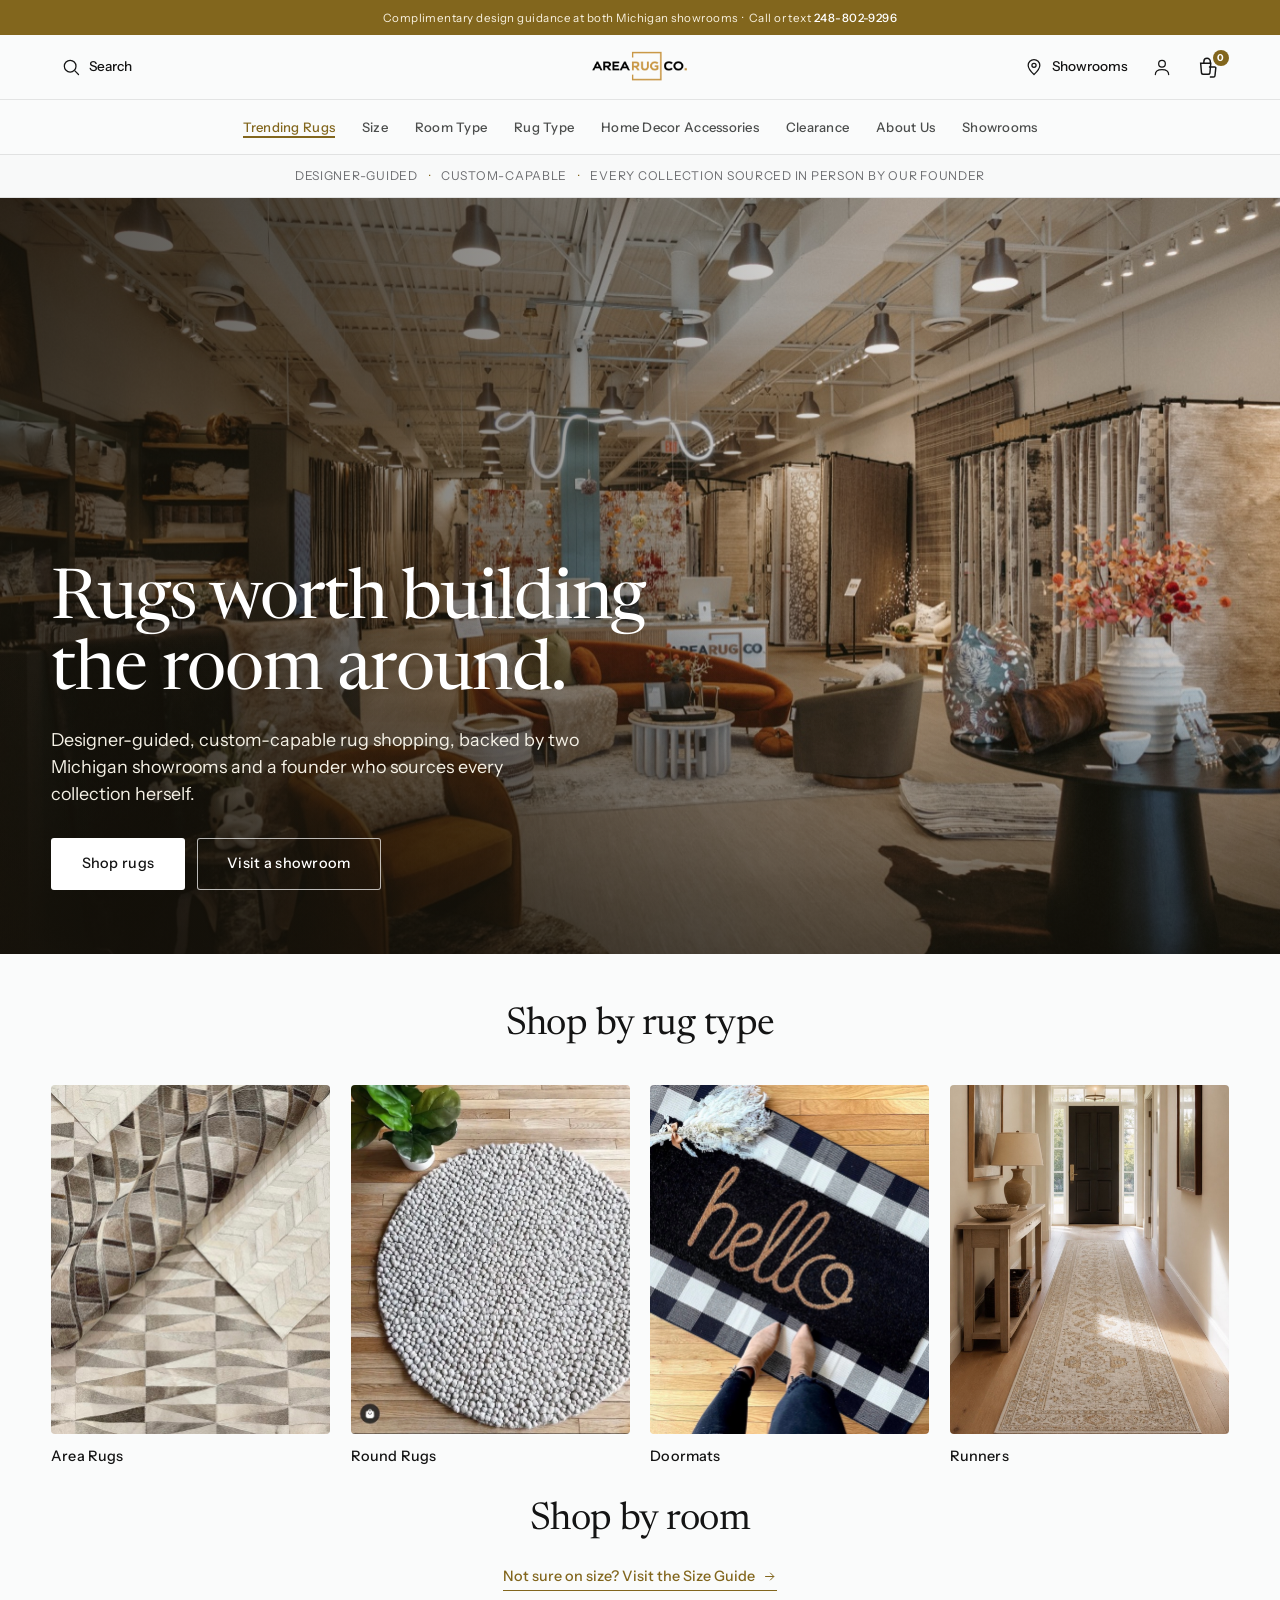
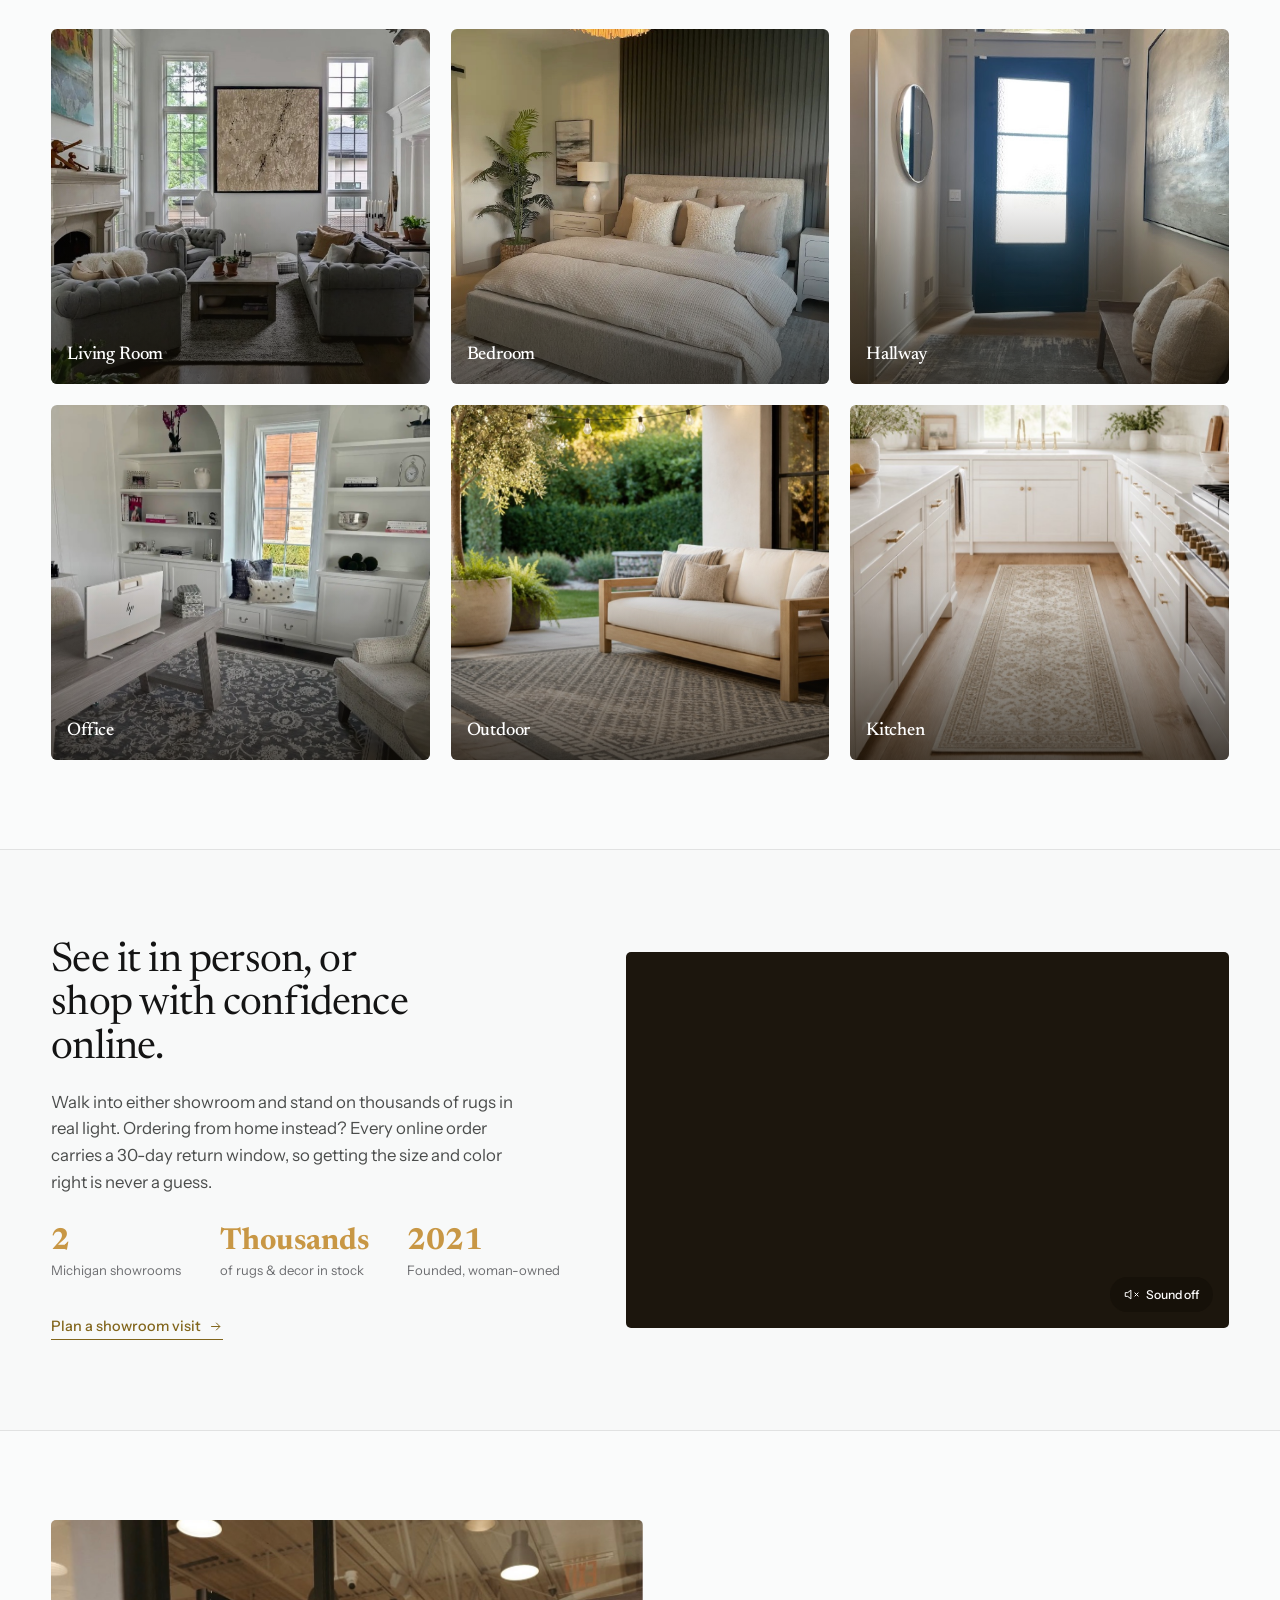
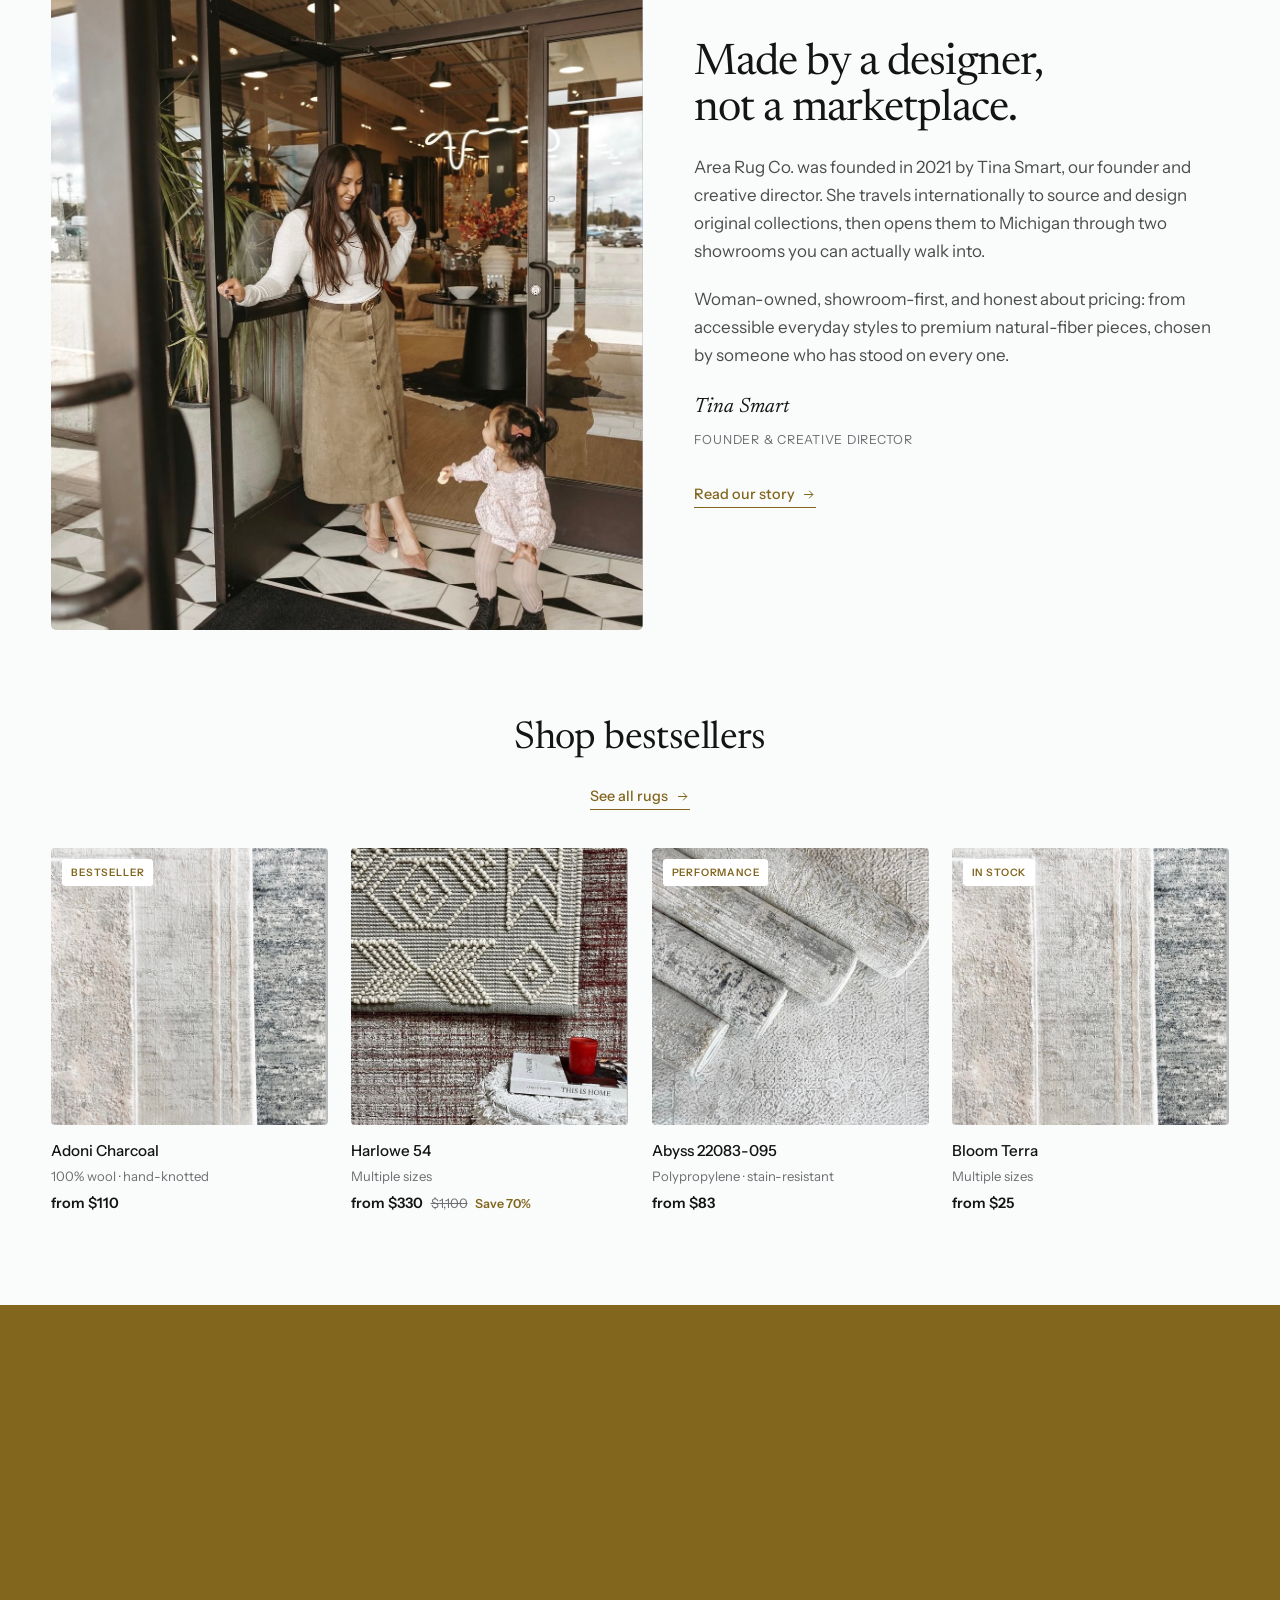
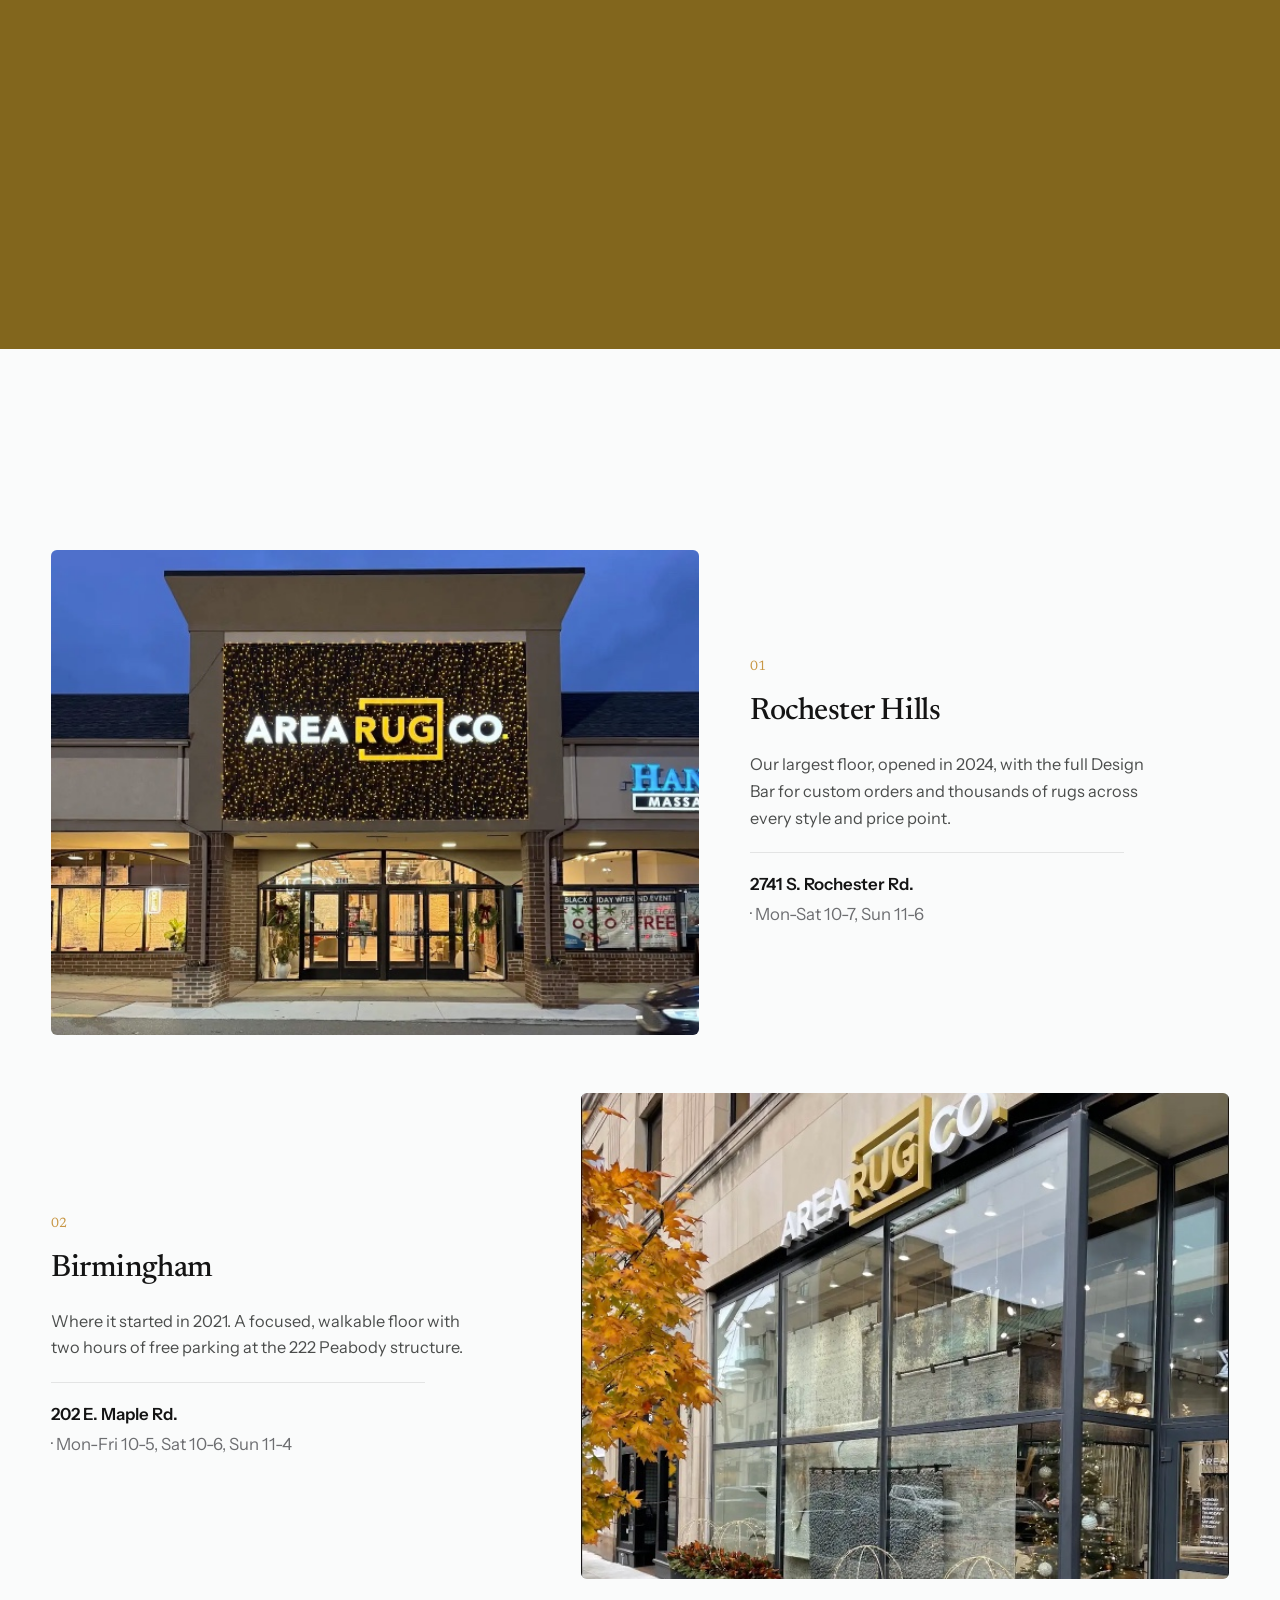
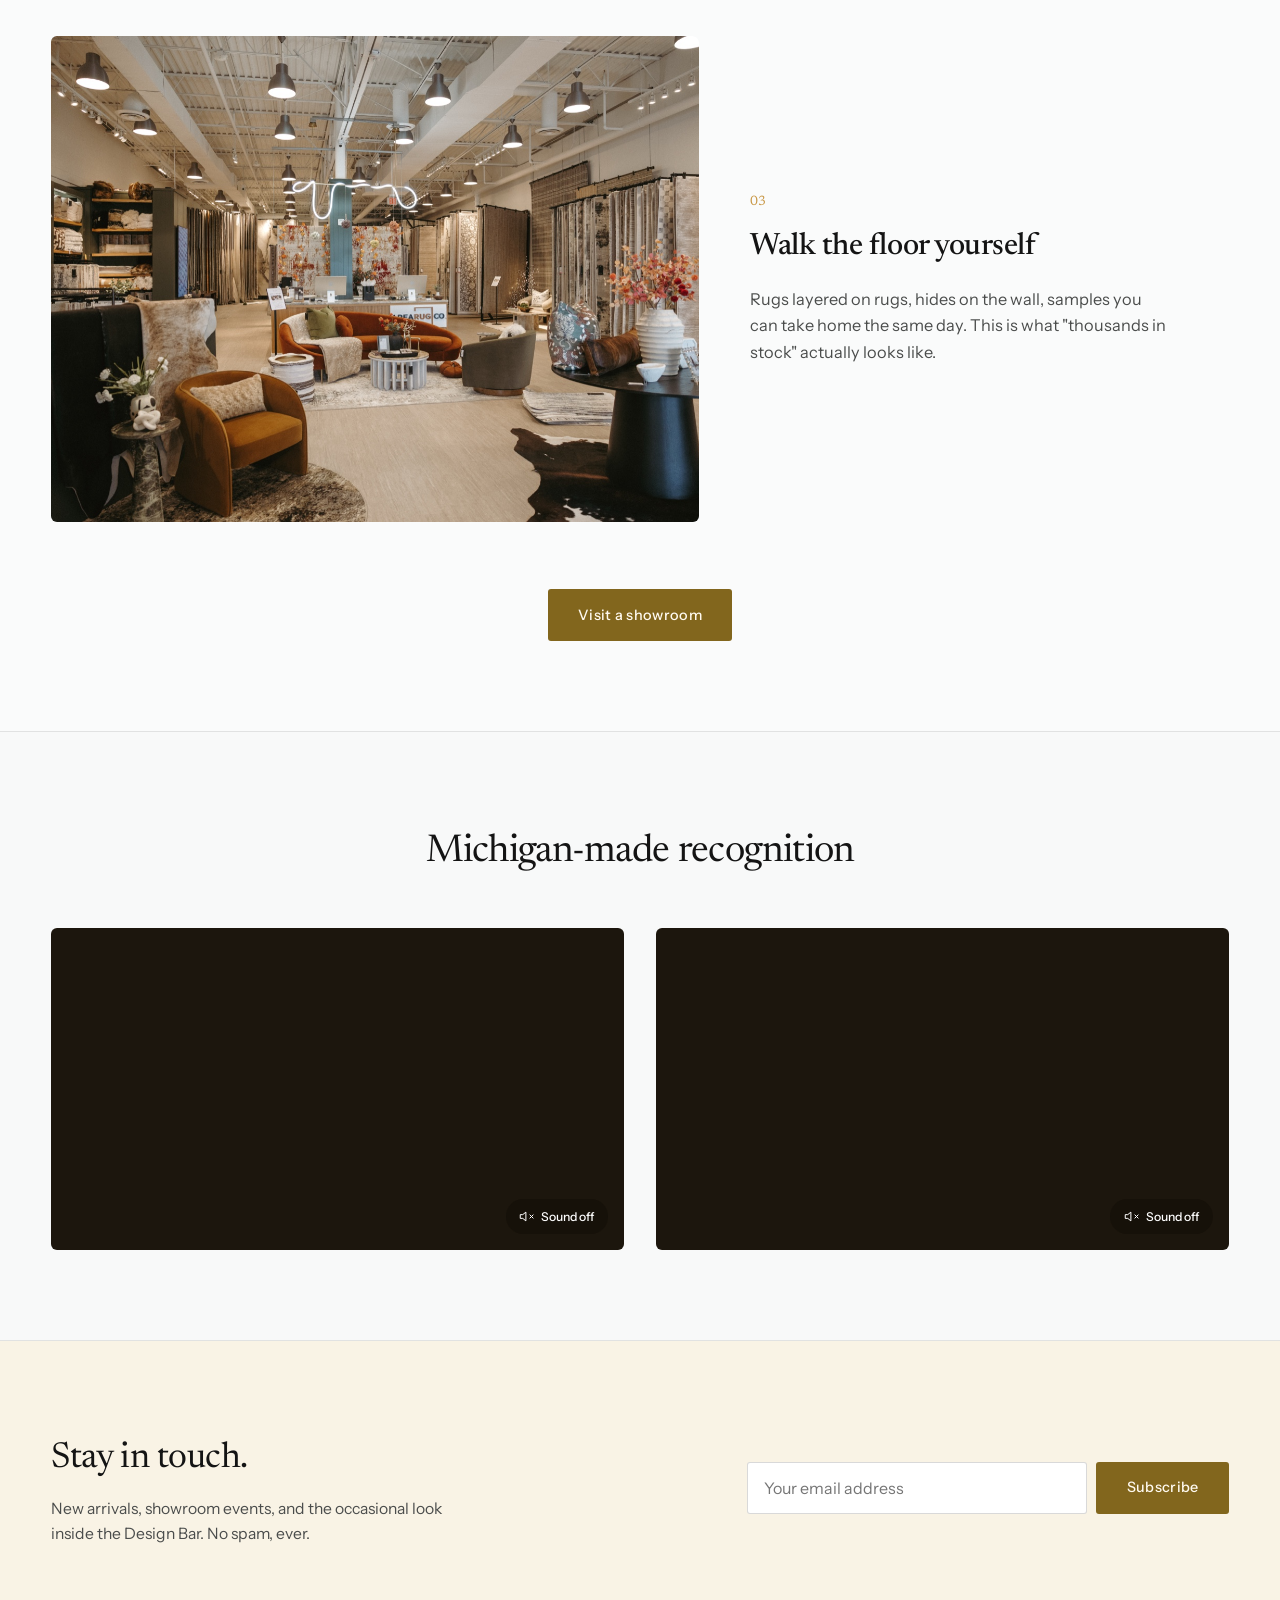
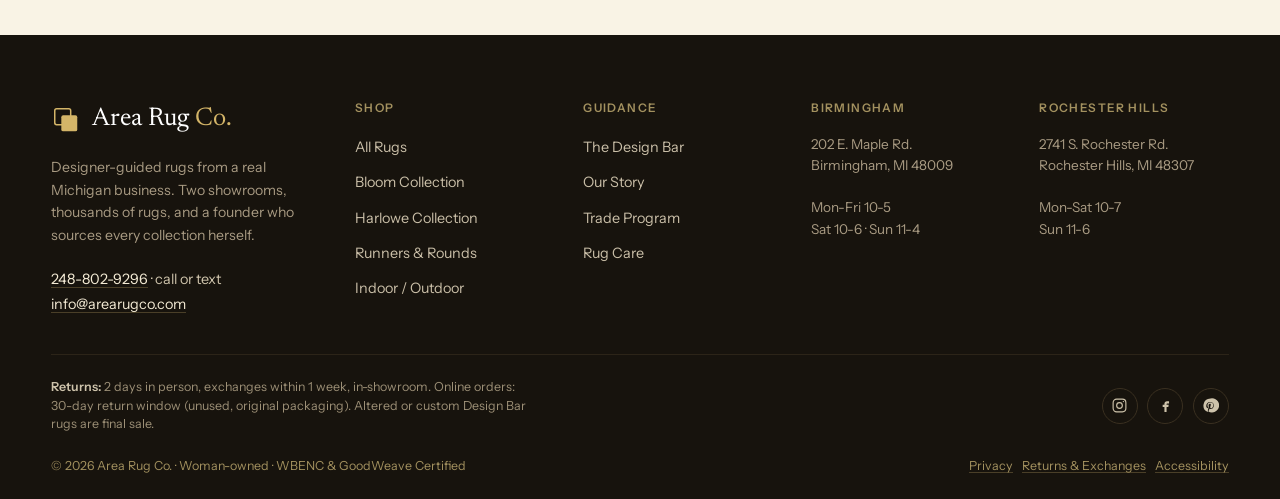
==== commit ebac8b42: "Nudge Rochester and Birmingham storefront photo crops up on homepage Birmingham was cropped so the A" ====
--- a/index.html
+++ b/index.html
@@ -281,7 +281,7 @@
   </div>
 
   <div class="se-row reveal">
-    <div class="se-media"><img src="assets/img/rochester-final.jpg" alt="Area Rug Co. Rochester Hills showroom storefront, lit up at night" /></div>
+    <div class="se-media"><img src="assets/img/rochester-final.jpg" alt="Area Rug Co. Rochester Hills showroom storefront, lit up at night" style="object-position:center 30%;" /></div>
     <div class="se-copy">
       <div class="num">01</div>
       <h3>Rochester Hills</h3>
@@ -291,7 +291,7 @@
   </div>
 
   <div class="se-row rev reveal">
-    <div class="se-media"><img src="assets/img/birmingham-final.jpg" alt="Area Rug Co. Birmingham showroom storefront" /></div>
+    <div class="se-media"><img src="assets/img/birmingham-final.jpg" alt="Area Rug Co. Birmingham showroom storefront" style="object-position:center 8%;" /></div>
     <div class="se-copy">
       <div class="num">02</div>
       <h3>Birmingham</h3>
